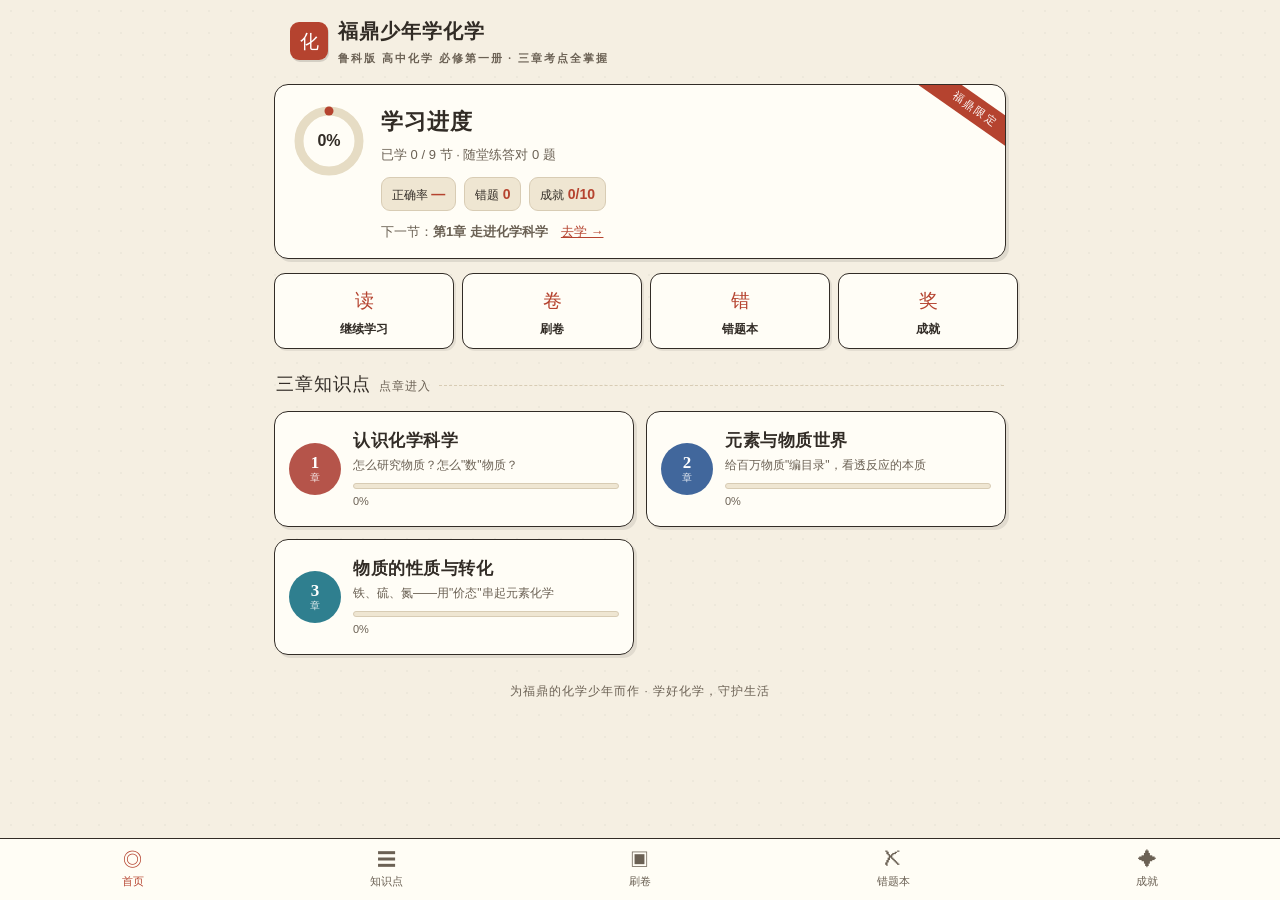
==== 手机单文件版.html @ 8df9c2cc "福鼎少年学化学·鲁科版必修第一册学习站：3章知识点+福鼎限定案例+9幅交互图解+59道随堂练+方程式自动配平校验+2套宁德体例模拟卷" ====
<!DOCTYPE html>
<html lang="zh-CN">
<head>
<meta charset="UTF-8">
<meta name="viewport" content="width=device-width, initial-scale=1, viewport-fit=cover">
<meta name="theme-color" content="#f5efe2">
<title>福鼎少年学化学 · 必修一（单文件版）</title>
<style>
/* 福鼎少年学地理 · 纸墨手账风 · 移动优先 */
* { margin:0; padding:0; box-sizing:border-box; -webkit-tap-highlight-color:transparent; }
html { -webkit-text-size-adjust:100%; }
:root {
  --paper:#f5efe2; --paper2:#efe6d2; --card:#fffdf6; --ink:#322c26; --ink2:#6b6154;
  --line:#d8ccb4; --red:#b5432f; --gold:#a8842c;
  --ch1:#b5544a; --ch2:#41679c; --ch3:#2f7f8f; --ch4:#a8793a; --ch5:#6d9a3f; --ch6:#8a5aa5;
  --radius:14px;
}
body {
  background:var(--paper);
  color:var(--ink);
  font:16px/1.75 "PingFang SC","Microsoft YaHei","Noto Sans SC",sans-serif;
  background-image:radial-gradient(#00000008 1px, transparent 1px);
  background-size:22px 22px;
  padding-bottom:72px; /* tabbar */
}
.kai { font-family:"KaiTi","STKaiti","楷体","FZKai-Z03S",serif; }

/* ===== 顶栏 ===== */
.topbar { position:sticky; top:0; z-index:30; background:linear-gradient(var(--paper) 82%, transparent);
  padding:14px 16px 10px; display:flex; align-items:center; gap:10px; }
.topbar .seal { width:38px; height:38px; border-radius:9px; background:var(--red); color:#fff;
  display:flex; align-items:center; justify-content:center; font-size:19px; flex:none;
  box-shadow:1px 2px 0 #00000022; font-family:"KaiTi","楷体",serif; }
.topbar h1 { font-family:"KaiTi","楷体",serif; font-size:20px; letter-spacing:1px; flex:1; min-width:0; }
.topbar h1 small { display:block; font-family:inherit; font-size:11px; color:var(--ink2); letter-spacing:2px; }
.topbar .back { font-size:22px; line-height:1; color:var(--ink); text-decoration:none; padding:4px 8px 4px 0; }

#app { max-width:760px; margin:0 auto; padding:0 14px; }
.boot-note { text-align:center; padding:80px 0; color:var(--ink2); }

/* ===== 首页 ===== */
.hero { background:var(--card); border:1.5px solid var(--ink); border-radius:var(--radius);
  padding:18px 16px 14px; margin:6px 0 14px; box-shadow:3px 3px 0 #00000018; position:relative; overflow:hidden; }
.hero::after { content:"福鼎限定"; position:absolute; top:12px; right:-30px; transform:rotate(35deg);
  background:var(--red); color:#fff; font-size:11px; padding:3px 34px; letter-spacing:2px; }
.hero .h-row { display:flex; gap:14px; align-items:stretch; }
.hero .ring { flex:none; }
.hero h2 { font-family:"KaiTi","楷体",serif; font-size:22px; letter-spacing:1px; }
.hero p.sub { font-size:13px; color:var(--ink2); margin-top:2px; }
.hero .stats { display:flex; gap:8px; margin-top:10px; flex-wrap:wrap; }
.hero .st { background:var(--paper2); border-radius:9px; padding:4px 10px; font-size:12px; color:var(--ink); border:1px solid var(--line); }
.hero .st b { font-size:14px; color:var(--red); }
.hero .tip { margin-top:10px; font-size:13px; color:var(--ink2); }

.sec-title { font-family:"KaiTi","楷体",serif; font-size:18px; margin:20px 2px 10px; letter-spacing:1px;
  display:flex; align-items:baseline; gap:8px; }
.sec-title::after { content:""; flex:1; border-top:1px dashed var(--line); transform:translateY(-4px); }
.sec-title small { color:var(--ink2); font-size:12px; font-family:sans-serif; }

.ch-grid { display:grid; grid-template-columns:1fr; gap:12px; }
@media (min-width:640px){ .ch-grid { grid-template-columns:1fr 1fr; } .home-side{display:grid;} }
.chcard { display:flex; gap:12px; align-items:center; text-decoration:none; color:var(--ink);
  background:var(--card); border:1.5px solid var(--ink); border-radius:var(--radius); padding:14px;
  box-shadow:3px 3px 0 #00000015; position:relative; transition:transform .08s; }
.chcard:active { transform:translate(1px,1px); }
.chcard .no { flex:none; width:52px; height:52px; border-radius:50%; display:flex; flex-direction:column;
  align-items:center; justify-content:center; color:#fff; font-family:"KaiTi","楷体",serif; line-height:1.1; }
.chcard .no b { font-size:17px; } .chcard .no span { font-size:10px; opacity:.85; }
.chcard .info { flex:1; min-width:0; }
.chcard .info h3 { font-family:"KaiTi","楷体",serif; font-size:17px; letter-spacing:.5px; }
.chcard .info p { font-size:12px; color:var(--ink2); white-space:nowrap; overflow:hidden; text-overflow:ellipsis; }
.chcard .bar { height:6px; background:var(--paper2); border-radius:4px; margin-top:7px; overflow:hidden; border:1px solid var(--line); }
.chcard .bar i { display:block; height:100%; border-radius:4px; }
.chcard .pct { font-size:11px; color:var(--ink2); margin-top:3px; }

.quick { display:grid; grid-template-columns:repeat(4,1fr); gap:8px; margin-top:12px; }
@media (min-width:640px){ .quick{ grid-template-columns:repeat(4,180px); } }
.quick a { background:var(--card); border:1.5px solid var(--ink); border-radius:11px; text-align:center;
  padding:10px 4px 8px; text-decoration:none; color:var(--ink); font-size:12px; box-shadow:2px 2px 0 #00000012; }
.quick a i { display:block; font-style:normal; font-size:19px; font-family:"KaiTi","楷体",serif; color:var(--red); }
.quick a b { display:block; font-weight:600; margin-top:2px; }

/* ===== 章/节列表 ===== */
.sec-item { display:flex; gap:12px; align-items:flex-start; background:var(--card);
  border:1.5px solid var(--ink); border-radius:var(--radius); padding:13px 14px; margin-bottom:10px;
  box-shadow:2px 2px 0 #00000012; }
.sec-item .idx { flex:none; width:34px; height:34px; border-radius:9px; color:#fff; display:flex;
  align-items:center; justify-content:center; font-family:"KaiTi","楷体",serif; font-size:15px; margin-top:2px; }
.sec-item .bd { flex:1; min-width:0; }
.sec-item h3 { font-family:"KaiTi","楷体",serif; font-size:16.5px; }
.sec-item .lead { font-size:12.5px; color:var(--ink2); margin-top:2px; }
.sec-item .meta { font-size:11.5px; color:var(--ink2); margin-top:5px; display:flex; gap:10px; flex-wrap:wrap; }
.sec-item .meta b.ok { color:#3a7d44; }
.ch-head { margin:4px 0 14px; }
.ch-head .tag { display:inline-block; background:var(--ink); color:var(--paper); font-size:11px;
  padding:2px 10px; border-radius:99px; letter-spacing:2px; }
.ch-head h2 { font-family:"KaiTi","楷体",serif; font-size:24px; margin-top:6px; letter-spacing:1px; }
.ch-head p { color:var(--ink2); font-size:13.5px; margin-top:4px; }

/* ===== 知识点卡 ===== */
.pcard { background:var(--card); border:1.5px solid var(--ink); border-radius:var(--radius);
  padding:15px 15px 13px; margin-bottom:14px; box-shadow:3px 3px 0 #00000015; position:relative; }
.pcard .key-star { position:absolute; top:-9px; right:10px; background:var(--gold); color:#fff;
  font-size:11px; padding:1px 10px; border-radius:99px; letter-spacing:1px; box-shadow:1px 1px 0 #00000030; }
.pcard h3 { font-family:"KaiTi","楷体",serif; font-size:18px; letter-spacing:.5px; margin-bottom:8px; }
.pcard h3::before { content:""; display:inline-block; width:8px; height:8px; background:currentColor; border-radius:2px; transform:rotate(45deg); margin-right:9px; opacity:.55; }
.pcard p { margin:7px 0; font-size:15.5px; }
.pcard p b { color:var(--red); }
.pcard ul { margin:6px 0 6px 4px; list-style:none; }
.pcard ul li { padding-left:20px; position:relative; margin:5px 0; font-size:15px; }
.pcard ul li::before { content:"·"; position:absolute; left:6px; color:var(--red); font-weight:900; }
.pcard ul li b { color:var(--red); }
table.kv { width:100%; border-collapse:collapse; margin:9px 0; font-size:13.8px; border:1.5px solid var(--ink); border-radius:8px; overflow:hidden; }
table.kv th { background:var(--paper2); font-weight:600; font-size:12.8px; }
table.kv th, table.kv td { border:1px solid var(--line); padding:6px 9px; text-align:left; vertical-align:top; line-height:1.6; }
.box { border-radius:10px; padding:10px 12px; margin:10px 0 4px; font-size:14px; position:relative; }
.box .bt { font-family:"KaiTi","楷体",serif; font-weight:700; font-size:13px; letter-spacing:1px; display:block; margin-bottom:3px; }
.box.tip { background:#fbeee9; border:1px dashed #c9836f; color:#6d3a2c; }
.box.tip .bt { color:#b5432f; }
.box.memo { background:#eef3e4; border:1px dashed #8aa86a; color:#44562f; }
.box.memo .bt { color:#5c7a34; }
.box.fuding { background:#fdf6e8; border:1.5px solid var(--gold); color:#5c4a1e; }
.box.fuding .bt { color:var(--gold); }
.box.fuding::before { content:"印"; position:absolute; top:-9px; right:12px; width:22px; height:22px;
  background:var(--red); color:#fff; border-radius:5px; font-size:12px; display:flex; align-items:center; justify-content:center;
  font-family:"KaiTi","楷体",serif; transform:rotate(8deg); box-shadow:1px 1px 0 #00000030; }
.box.ext { background:#e8f0f4; border:1px dashed #6a93ad; color:#33505f; }
.box.ext .bt { color:#41679c; }

/* 图解 */
.dgm { border:1.5px solid var(--ink); border-radius:12px; margin:10px 0 4px; background:#fbf8ef; overflow:hidden; }
.dgm .cap { font-size:12.5px; color:var(--ink2); text-align:center; padding:6px 10px; border-top:1px dashed var(--line); }
.dgm svg { display:block; width:100%; height:auto; }
.dgm .dgm-btns { display:flex; gap:8px; justify-content:center; padding:0 10px 9px; flex-wrap:wrap; }
.dgm .dgm-btns button { font:13px/1.4 inherit; background:var(--card); border:1.5px solid var(--ink); border-radius:99px; padding:4px 14px; cursor:pointer; color:var(--ink); }
.dgm .dgm-btns button.on { background:var(--ink); color:var(--paper); }
svg .lg { font-family:"KaiTi","楷体",serif; }
svg .tap { cursor:pointer; }

/* ===== 答题 ===== */
.btn { display:inline-block; background:var(--ink); color:var(--paper); border:none; border-radius:11px;
  padding:11px 26px; font-size:15.5px; font-family:"KaiTi","楷体",serif; letter-spacing:2px; cursor:pointer;
  box-shadow:2px 2px 0 #00000025; text-decoration:none; text-align:center; }
.btn.red { background:var(--red); }
.btn.ghost { background:var(--card); color:var(--ink); border:1.5px solid var(--ink); box-shadow:none; }
.btn.block { display:block; width:100%; }
.btn:disabled { opacity:.45; }
.center { text-align:center; }

.quizcard { background:var(--card); border:1.5px solid var(--ink); border-radius:var(--radius); padding:16px; box-shadow:3px 3px 0 #00000015; }
.qno { font-size:12px; color:var(--ink2); letter-spacing:1px; }
.qno b { color:var(--red); font-size:15px; }
.qstem { font-size:16px; margin:8px 0 12px; line-height:1.8; white-space:pre-wrap; }
.qnote { font-size:13px; color:var(--ink2); background:var(--paper2); border-radius:9px; padding:8px 11px; margin:8px 0; line-height:1.7; }
.opt { display:flex; gap:10px; align-items:flex-start; border:1.5px solid var(--line); border-radius:11px;
  padding:11px 12px; margin:9px 0; cursor:pointer; font-size:15px; line-height:1.65; background:var(--card); }
.opt .abc { flex:none; width:26px; height:26px; border-radius:50%; border:1.5px solid var(--ink);
  display:flex; align-items:center; justify-content:center; font-family:"KaiTi","楷体",serif; font-size:14px; margin-top:1px; }
.opt.sel { border-color:var(--ink); background:var(--paper2); }
.opt.right { border-color:#3a7d44; background:#edf4e8; }
.opt.right .abc { background:#3a7d44; border-color:#3a7d44; color:#fff; }
.opt.wrong { border-color:var(--red); background:#fbe9e4; }
.opt.wrong .abc { background:var(--red); border-color:var(--red); color:#fff; }
.opt.dim { opacity:.55; }
.exp { border-left:4px solid var(--gold); background:#fdf6e8; padding:10px 12px; border-radius:0 10px 10px 0;
  font-size:14px; margin:12px 0; color:#4c3d17; line-height:1.8; }
.exp b { color:var(--red); }
.qnav { display:flex; gap:10px; margin-top:14px; }
.qnav .btn { flex:1; }

/* 试卷页 */
.examcard { background:var(--card); border:1.5px solid var(--ink); border-radius:var(--radius); padding:14px; margin-bottom:12px; box-shadow:2px 2px 0 #00000012; position:relative; }
.examcard .kind { position:absolute; top:-10px; left:12px; font-size:11px; color:#fff; padding:2px 12px; border-radius:99px; letter-spacing:2px; }
.examcard h3 { font-family:"KaiTi","楷体",serif; font-size:16.5px; margin:4px 0 3px; }
.examcard .meta { font-size:12px; color:var(--ink2); }
.examcard .best { font-size:12.5px; color:#3a7d44; margin-top:6px; }
.examcard .btn { margin-top:10px; }
.note-tag { display:inline-block; background:var(--paper2); border:1px solid var(--line); font-size:11px; color:var(--ink2); border-radius:99px; padding:0 8px; margin-left:6px; }

/* 综合题 */
.essay { border:1.5px dashed var(--ink); border-radius:12px; padding:13px; margin:12px 0; background:#fbf8ef; }
.essay .en { font-family:"KaiTi","楷体",serif; font-weight:700; }
.essay .estem { font-size:14.5px; margin:6px 0; line-height:1.8; white-space:pre-wrap; }
.essay .eqs { font-size:14.5px; margin:6px 0; padding-left:2px; line-height:1.8; white-space:pre-wrap; }
.essay .ans { display:none; background:#eef3e4; border-radius:9px; padding:10px 12px; margin-top:9px; font-size:13.8px; line-height:1.9; color:#37451f; }
.essay .ans li { margin:3px 0 3px 18px; }
.essay .selfmark { display:flex; gap:10px; margin-top:10px; }
.essay .selfmark .btn { flex:1; padding:8px 0; font-size:14px; }
.essay.marked .selfmark .btn { opacity:.5; }

/* 错题/成就 */
.empty { text-align:center; color:var(--ink2); padding:46px 20px; }
.empty i { display:block; font-style:normal; font-size:38px; font-family:"KaiTi","楷体",serif; color:var(--line); }
.badge-grid { display:grid; grid-template-columns:1fr 1fr; gap:10px; }
@media (min-width:640px){ .badge-grid{grid-template-columns:repeat(3,1fr);} }
.badge { background:var(--card); border:1.5px solid var(--ink); border-radius:13px; padding:13px 10px; text-align:center; box-shadow:2px 2px 0 #00000012; }
.badge .ic { width:52px; height:52px; margin:0 auto 7px; border-radius:50%; display:flex; align-items:center;
  justify-content:center; font-family:"KaiTi","楷体",serif; font-size:23px; background:var(--paper2); color:var(--ink2); }
.badge.got .ic { background:var(--red); color:#fff; box-shadow:inset 0 0 0 3px #ffffff55; }
.badge h4 { font-family:"KaiTi","楷体",serif; font-size:15px; }
.badge p { font-size:11.5px; color:var(--ink2); line-height:1.5; }
.badge.got h4 { color:var(--red); }
.badge:not(.got) { opacity:.62; }

/* ===== 底部 tabbar ===== */
#tabbar { position:fixed; bottom:0; left:0; right:0; z-index:40; display:flex;
  background:#fffdf6f2; backdrop-filter:blur(6px); border-top:1.5px solid var(--ink);
  padding:6px 6px calc(6px + env(safe-area-inset-bottom)); max-width:100%; }
#tabbar a { flex:1; text-align:center; text-decoration:none; color:var(--ink2); font-size:11px; padding:3px 0; position:relative; }
#tabbar a .tb-ico { display:block; font-style:normal; font-size:19px; line-height:1.25; font-family:"KaiTi","楷体",serif; }
#tabbar a.on { color:var(--red); }
#tabbar a .dot { position:absolute; top:0; right:18%; width:9px; height:9px; background:var(--red); border-radius:50%; border:1.5px solid #fff; }

/* 结果页 */
.result { text-align:center; padding:26px 12px 18px; }
.result .big { font-family:"KaiTi","楷体",serif; font-size:52px; color:var(--red); line-height:1.1; }
.result .sub { color:var(--ink2); font-size:13.5px; margin-top:4px; }
.result .msg { font-size:15px; margin:14px auto 4px; max-width:420px; line-height:1.9; }
.progress-ring { transform:rotate(-90deg); }
.hr-dash { border:none; border-top:1px dashed var(--line); margin:16px 0; }
.mut { color:var(--ink2); font-size:12.5px; }
.foot { text-align:center; color:var(--ink2); font-size:11.5px; padding:26px 0 14px; letter-spacing:1px; }
.new-badge-toast { position:fixed; z-index:60; left:50%; bottom:88px; transform:translateX(-50%);
  background:var(--ink); color:var(--paper); border-radius:99px; padding:9px 20px; font-size:13.5px;
  font-family:"KaiTi","楷体",serif; letter-spacing:1px; box-shadow:0 4px 14px #00000040; animation:toastIn .3s; }
@keyframes toastIn { from { opacity:0; transform:translate(-50%,14px); } }

</style>
<style>
/* 化学方程式渲染 */
.eqline { padding:7px 12px; margin:9px 0; background:var(--paper2); border-left:3px solid var(--gold);
  border-radius:0 9px 9px 0; font-size:15.5px; line-height:2; letter-spacing:.3px; }
.eqline .cond-note { font-size:12px; color:var(--ink2); }
.rxn { position:relative; display:inline-block; min-width:2.6em; text-align:center; padding:0 2px; }
.rxn i { position:absolute; left:50%; top:-0.95em; transform:translateX(-50%); font-style:normal;
  font-size:10.5px; color:var(--ink2); white-space:nowrap; letter-spacing:1px; }
</style>
</head>
<body>
<div id="app">
  <div class="boot-note">正在翻开化学书……</div>
</div>
<nav id="tabbar">
  <a href="#/" data-tab="home"><i class="tb-ico">◎</i><span>首页</span></a>
  <a href="#/chapters" data-tab="chapters"><i class="tb-ico">☰</i><span>知识点</span></a>
  <a href="#/exams" data-tab="exams"><i class="tb-ico">▣</i><span>刷卷</span></a>
  <a href="#/wrong" data-tab="wrong"><i class="tb-ico">✗</i><span>错题本<span id="wrong-dot" class="dot" hidden></span></span></a>
  <a href="#/badges" data-tab="badges"><i class="tb-ico">✦</i><span>成就</span></a>
</nav>
<script>
/* 化学图解库 · 手绘风 SVG 交互
   每个图解注册为 DB.diagrams[id] = { title, w, h, build(el) } */
(function () {
  var DB = window.DB = window.DB || {};
  var D = DB.diagrams = {};
  var INK = '#3a332b';

  function base(el, svg, btns, cap) {
    var h = '<div class="dgm-wrap">' + svg + '</div>';
    if (btns && btns.length) {
      h += '<div class="dgm-btns">' + btns.map(function (b) {
        return '<button data-act="' + b.act + '"' + (b.on ? ' class="on"' : '') + '>' + b.t + '</button>';
      }).join('') + '</div>';
    }
    h += '<div class="cap">' + cap + '</div>';
    el.innerHTML = h;
    el.$ = function (s) { return el.querySelector(s); };
    el.$ = function (s) { return Array.prototype.slice.call(el.querySelectorAll(s)); };
  }
  function setCap(el, t) { var c = el.querySelector('.cap'); if (c) c.innerHTML = t; }
  function markBtn(el, act) {
    el.$('.dgm-btns button').forEach(function (b) { b.classList.toggle('on', b.getAttribute('data-act') === act); });
  }
  function box(x, y, w, hgt, txt, fill, fs) {
    return '<g><rect x="' + x + '" y="' + y + '" width="' + w + '" height="' + hgt + '" rx="9" fill="' + (fill || '#fbf6e8') + '" stroke="' + INK + '" stroke-width="1.6"/>' +
      '<text x="' + (x + w / 2) + '" y="' + (y + hgt / 2 + 5.5) + '" text-anchor="middle" class="lg" font-size="' + (fs || 15) + '">' + txt + '</text></g>';
  }
  function arrow(x1, y1, x2, y2, col, id, label, labDx, labDy) {
    return '<line x1="' + x1 + '" y1="' + y1 + '" x2="' + x2 + '" y2="' + y2 + '" stroke="' + col + '" stroke-width="3" marker-end="url(#' + id + ')" class="tap" data-cap="' + (label || '') + '">' +
      (label ? '' : '') + '</line>';
  }
  function defsMk(id, col) {
    return '<defs><marker id="' + id + '" markerWidth="9" markerHeight="9" refX="7" refY="4.5" orient="auto"><path d="M0,0 L9,4.5 L0,9 z" fill="' + (col || INK) + '"/></marker></defs>';
  }

  /* ========== 1. 物质的量"桥梁" ========== */
  D['mole-bridge'] = { title: '物质的量 n：连接微观与宏观的桥梁', w: 720, h: 380, build: function (el) {
    var s = defsMk('mb1') + defsMk('mb1r', '#b5432f');
    s += '<circle cx="360" cy="190" r="58" fill="#e2a93b" stroke="' + INK + '" stroke-width="2"/>' +
      '<text x="360" y="182" text-anchor="middle" class="lg" font-size="22" font-weight="700">n</text>' +
      '<text x="360" y="208" text-anchor="middle" class="lg" font-size="13">物质的量(mol)</text>';
    var node = function (x, y, t1, t2) {
      return '<g class="tap" data-cap="' + t1 + '"><rect x="' + (x - 82) + '" y="' + (y - 34) + '" width="164" height="68" rx="11" fill="#fbf6e8" stroke="' + INK + '" stroke-width="1.6"/>' +
        '<text x="' + x + '" y="' + (y - 6) + '" text-anchor="middle" class="lg" font-size="17">' + t1 + '</text>' +
        '<text x="' + x + '" y="' + (y + 20) + '" text-anchor="middle" class="lg" font-size="12.5" fill="#6b6154">' + t2 + '</text></g>';
    };
    s += node(120, 78, '微粒数 N', '个（分子/原子/离子…）');
    s += node(600, 78, '质量 m', 'g');
    s += node(120, 302, '气体体积 V', 'L（标准状况）');
    s += node(600, 302, '物质的量浓度 c', 'mol/L（溶液）');
    s += arrow(214, 96, 306, 152, INK, 'mb1', null);
    s += arrow(506, 96, 414, 152, INK, 'mb1');
    s += arrow(214, 286, 306, 230, INK, 'mb1');
    s += arrow(506, 286, 414, 230, INK, 'mb1');
    s += '<text x="248" y="112" class="lg" font-size="13" fill="#b5432f">×Nₐ(6.02×10²³/mol)</text>';
    s += '<text x="392" y="112" text-anchor="end" class="lg" font-size="13" fill="#b5432f">÷M(g/mol)</text>';
    s += '<text x="248" y="270" class="lg" font-size="13" fill="#b5432f">÷Vm(22.4L/mol)</text>';
    s += '<text x="392" y="270" text-anchor="end" class="lg" font-size="13" fill="#b5432f">×c(mol/L)…见下</text>';
    var svg = '<svg viewBox="0 0 720 380" xmlns="http://www.w3.org/2000/svg">' + s + '</svg>';
    base(el, svg, [], 'n 居中当"桥"：<b>n = N/Nₐ = m/M = V/Vm</b>（标况气体）。点四个框看每条路怎么算。注意：c＝n/V 里的 V 是<b>溶液</b>体积，别和气体体积混。');
    el.$('[data-cap]').forEach(function (nd) { nd.onclick = function () {
      var k = nd.getAttribute('data-cap');
      var caps = {
        '微粒数 N': '<b>微粒数 N</b>：n = N/Nₐ。Nₐ≈6.02×10²³/mol。反过来 N = n·Nₐ。例：1 mol 水含 6.02×10²³ 个水分子、2×6.02×10²³ 个氢原子。',
        '质量 m': '<b>质量 m</b>：n = m/M。M 数值上等于相对分子/原子质量，单位 g/mol。例：M(H₂O)=18 g/mol，9 g 水就是 0.5 mol。',
        '气体体积 V': '<b>气体体积 V（标准状况）</b>：n = V/Vm，Vm≈22.4 L/mol。三个前提缺一不可：<b>气体＋标准状况（0℃、101kPa）</b>。水在标况是液体，不能套 22.4！',
        '物质的量浓度 c': '<b>物质的量浓度 c</b>：c = n/V，V 指<b>溶液</b>的体积（L）。1 mol NaCl 溶成 1 L 溶液，c=1 mol/L。'
      };
      setCap(el, caps[k]);
    }; });
  } };

  /* ========== 2. 氧化还原总览 ========== */
  D['redox-map'] = { title: '氧化还原：升失氧、降得还', w: 720, h: 400, build: function (el) {
    var s = defsMk('rm1', '#b5432f') + defsMk('rm1b', '#41679c');
    // 上：核心口诀
    s += '<g class="tap" data-cap="up"><rect x="30" y="30" width="310" height="120" rx="13" fill="#fbeee9" stroke="#c9836f" stroke-width="1.6"/>' +
      '<text x="185" y="66" text-anchor="middle" class="lg" font-size="17" fill="#b5432f" font-weight="700">化合价升高 · 失电子</text>' +
      '<text x="185" y="98" text-anchor="middle" class="lg" font-size="16" fill="#b5432f">被氧化 · 作还原剂</text>' +
      '<text x="185" y="128" text-anchor="middle" class="lg" font-size="13" fill="#6d3a2c">例：Fe → Fe²⁺ + 2e⁻（升）</text></g>';
    s += '<g class="tap" data-cap="down"><rect x="380" y="30" width="310" height="120" rx="13" fill="#e8eef5" stroke="#7a94b5" stroke-width="1.6"/>' +
      '<text x="535" y="66" text-anchor="middle" class="lg" font-size="17" fill="#41679c" font-weight="700">化合价降低 · 得电子</text>' +
      '<text x="535" y="98" text-anchor="middle" class="lg" font-size="16" fill="#41679c">被还原 · 作氧化剂</text>' +
      '<text x="535" y="128" text-anchor="middle" class="lg" font-size="13" fill="#33505f">例：Cu²⁺ + 2e⁻ → Cu（降）</text></g>';
    // 中间反应
    s += '<g class="tap" data-cap="ex"><rect x="150" y="170" width="420" height="56" rx="11" fill="#fdf6e8" stroke="' + INK + '" stroke-width="1.6"/>' +
      '<text x="360" y="205" text-anchor="middle" class="lg" font-size="16">Fe + CuSO₄ = FeSO₄ + Cu</text></g>';
    s += '<line x1="230" y1="152" x2="230" y2="168" stroke="#b5432f" stroke-width="3" marker-end="url(#rm1)"/><text x="238" y="166" class="lg" font-size="12" fill="#b5432f">失2e⁻</text>';
    s += '<line x1="490" y1="152" x2="490" y2="168" stroke="#41679c" stroke-width="3" marker-end="url(#rm1b)"/><text x="498" y="166" class="lg" font-size="12" fill="#41679c">得2e⁻</text>';
    // 下：四大反应类型关系
    s += '<g class="tap" data-cap="types"><rect x="30" y="248" width="660" height="130" rx="13" fill="#eef0e2" stroke="#8aa86a" stroke-width="1.6"/>' +
      '<text x="360" y="278" text-anchor="middle" class="lg" font-size="15" font-weight="700">四大基本反应类型 与 氧化还原的关系</text>' +
      '<text x="360" y="308" text-anchor="middle" class="lg" font-size="13.5">置换反应——<b>全部</b>是氧化还原反应</text>' +
      '<text x="360" y="334" text-anchor="middle" class="lg" font-size="13.5">化合、分解反应——<b>部分</b>是（有单质参加/生成的多半是）</text>' +
      '<text x="360" y="360" text-anchor="middle" class="lg" font-size="13.5">复分解反应——<b>一定不是</b>（没有化合价变化）</text></g>';
    var svg = '<svg viewBox="0 0 720 400" xmlns="http://www.w3.org/2000/svg">' + s + '</svg>';
    base(el, svg, [], '氧化还原的本质是<b>电子转移</b>，特征是<b>化合价升降</b>。口诀：「升失氧、降得还，剂性相反」（升、失、被氧化→还原剂）。点三个区域看细节。');
    var caps = {
      up: '<b>升、失、氧</b>：化合价升高→失去电子→被氧化→这一物质是<b>还原剂</b>（它把电子给了别人）。活泼金属、C、H₂、CO、KI 等是常见还原剂。',
      down: '<b>降、得、还</b>：化合价降低→得到电子→被还原→这一物质是<b>氧化剂</b>。O₂、Cl₂、浓硫酸、HNO₃、KMnO₄、Fe³⁺ 等是常见氧化剂。',
      ex: '看 Fe + CuSO₄：Fe 从 0 升到 +2（失电子，还原剂，被氧化）；Cu²⁺ 从 +2 降到 0（得电子，氧化剂，被还原）。硫酸根"看戏"，化合价没变。',
      types: '四大反应类型是"按形式"分，氧化还原是"按本质"分，两套分类可以交叉：<b>置换一定属于氧化还原；复分解一定不属于</b>；有单质参加的化合、有单质生成的分解通常是氧化还原。'
    };
    el.$('[data-cap]').forEach(function (nd) { nd.onclick = function () { setCap(el, caps[nd.getAttribute('data-cap')]); }; });
  } };

  /* ========== 3. 物质分类树 ========== */
  D['class-tree'] = { title: '物质分类树（含电解质分支）', w: 720, h: 420, build: function (el) {
    var s = defsMk('ct1');
    function node(x, y, w, txt, cap, fill) {
      return '<g class="tap" data-cap="' + cap + '"><rect x="' + (x - w / 2) + '" y="' + y + '" width="' + w + '" height="40" rx="9" fill="' + (fill || '#fbf6e8') + '" stroke="' + INK + '" stroke-width="1.5"/>' +
        '<text x="' + x + '" y="' + (y + 26) + '" text-anchor="middle" class="lg" font-size="14.5">' + txt + '</text></g>';
    }
    function line(x1, y1, x2, y2) { return '<line x1="' + x1 + '" y1="' + y1 + '" x2="' + x2 + '" y2="' + y2 + '" stroke="' + INK + '" stroke-width="1.4" opacity=".6"/>'; }
    s += node(360, 16, 180, '物质', 'matter', '#e2a93b33');
    s += line(360, 56, 190, 96) + line(360, 56, 530, 96);
    s += node(190, 96, 160, '混合物', 'mix'); s += node(530, 96, 160, '纯净物', 'pure');
    s += line(190, 136, 120, 176) + line(190, 136, 262, 176);
    s += node(120, 176, 150, '溶液（NaCl水）', 'mix'); s += node(262, 176, 150, '胶体（Fe(OH)₃胶体）', 'colloid');
    s += line(530, 136, 400, 216) + line(530, 136, 530, 216) + line(530, 136, 645, 216);
    s += node(400, 216, 130, '单质', 'pure'); s += node(530, 216, 130, '酸/碱/盐', 'elec'); s += node(645, 216, 130, '氧化物', 'oxide');
    s += line(530, 256, 425, 296) + line(530, 256, 635, 296);
    s += node(425, 296, 180, '电解质（能导电的化合物）', 'elec'); s += node(645, 296, 150, '非电解质', 'nonelec');
    s += line(425, 336, 340, 372) + line(425, 336, 510, 372);
    s += node(340, 372, 210, '强电解质：强酸/强碱/大多数盐', 'elec', '#eef3e4'); s += node(510, 372, 210, '弱电解质：弱酸/弱碱/H₂O', 'elec', '#fdf6e8');
    s += '<text x="645" y="356" text-anchor="middle" class="lg" font-size="12" fill="#6b6154">CO₂、SO₂、NH₃、</text>';
    s += '<text x="645" y="374" text-anchor="middle" class="lg" font-size="12" fill="#6b6154">蔗糖、酒精等</text>';
    s += '<text x="645" y="392" text-anchor="middle" class="lg" font-size="12" fill="#6b6154">（本身不电离）</text>';
    var svg = '<svg viewBox="0 0 720 420" xmlns="http://www.w3.org/2000/svg">' + s + '</svg>';
    base(el, svg, [], '点节点看说明。最大陷阱：<b>CO₂、SO₂、NH₃ 是非电解质</b>——它们的水溶液能导电，是因为生成了 H₂CO₃ 等电解质，不是它们自己电离！');
    var caps = {
      matter: '<b>物质</b>：先按"是否一种物质"分成混合物与纯净物。冰水混合物只含 H₂O 一种物质，是<b>纯净物</b>！',
      mix: '<b>混合物</b>：由两种或以上物质组成。溶液、胶体、浊液是三种分散系。空气、盐酸、合金都是混合物。',
      pure: '<b>纯净物</b>：一种物质组成。单质（同种元素）与化合物（不同种元素）。同素异形体混合（如 O₂ 和 O₃ 混在一起）是混合物！',
      colloid: '<b>胶体</b>：分散质粒子直径 1-100nm 的分散系。最稳的鉴别法是<b>丁达尔效应</b>。Fe(OH)₃ 胶体：向沸水滴加饱和 FeCl₃ 溶液，继续加热至红褐色——<b>不能久沸、不搅拌、不写"沉淀"符号</b>。',
      elec: '<b>电解质</b>：<b>在水溶液里或熔融状态下能导电的化合物</b>。酸、碱、盐、金属氧化物（如 CaO）、H₂O 都是。导电的必须是"化合物自身电离"。',
      nonelec: '<b>非电解质</b>：在水溶液和熔融状态下都不导电的化合物：CO₂、SO₂、NH₃、蔗糖、酒精。<b>单质（Cu、Cl₂）和混合物（盐酸）既不是电解质也不是非电解质</b>——这是每年必挖的坑。',
      oxide: '<b>氧化物</b>：两种元素组成、其中一种是氧。酸性氧化物（CO₂、SO₂，多数非金属）、碱性氧化物（Na₂O、CaO，金属）、特殊：Na₂O₂ 是过氧化物，Al₂O₃ 两性（高中拓拓展）。'
    };
    el.$('[data-cap]').forEach(function (nd) { nd.onclick = function () { setCap(el, caps[nd.getAttribute('data-cap')]); }; });
  } };

  /* ========== 4. 钠及其化合物转化 ========== */
  D['na-family'] = { title: '钠家族转化图', w: 720, h: 380, build: function (el) {
    var s = defsMk('nf1', '#b5432f') + defsMk('nf1b', '#41679c');
    s += box(40, 40, 110, 44, 'Na', '#fbeee9', 18);
    s += box(290, 40, 150, 44, 'Na₂O / Na₂O₂', '#fbf6e8', 15);
    s += box(540, 40, 130, 44, 'NaOH', '#eef3e4', 18);
    s += box(290, 170, 150, 44, 'Na₂CO₃', '#fdf6e8', 17);
    s += box(540, 170, 130, 44, 'NaHCO₃', '#fdf6e8', 16);
    s += '<line x1="150" y1="62" x2="284" y2="62" stroke="' + INK + '" stroke-width="3" marker-end="url(#nf1b)" class="tap" data-cap="o2"/>' +
      '<text x="215" y="52" text-anchor="middle" class="lg" font-size="12">O₂（常温→Na₂O 点燃→Na₂O₂）</text>';
    s += '<line x1="440" y1="62" x2="534" y2="62" stroke="' + INK + '" stroke-width="3" marker-end="url(#nf1b)" class="tap" data-cap="h2o"/>' +
      '<text x="487" y="52" text-anchor="middle" class="lg" font-size="12">+H₂O（Na₂O₂）</text>';
    s += '<line x1="150" y1="84" x2="284" y2="184" stroke="#b5432f" stroke-width="3" marker-end="url(#nf1)" class="tap" data-cap="water"/>' +
      '<text x="180" y="150" class="lg" font-size="12" fill="#b5432f">+H₂O（剧烈）</text>';
    s += '<line x1="580" y1="84" x2="470" y2="168" stroke="#b5432f" stroke-width="3" marker-end="url(#nf1)" class="tap" data-cap="co2"/>' +
      '<text x="560" y="140" class="lg" font-size="12" fill="#b5432f">+CO₂+H₂O</text>';
    s += '<line x1="448" y1="186" x2="534" y2="186" stroke="#41679c" stroke-width="3" marker-end="url(#nf1b)" class="tap" data-cap="hcl"/>' +
      '<text x="491" y="176" text-anchor="middle" class="lg" font-size="12">+CO₂+H₂O</text>';
    s += '<line x1="534" y1="206" x2="448" y2="206" stroke="#41679c" stroke-width="3" marker-end="url(#nf1b)" class="tap" data-cap="heat"/>' +
      '<text x="491" y="224" text-anchor="middle" class="lg" font-size="12">Δ(受热分解)</text>';
    s += '<line x1="365" y1="214" x2="365" y2="272" stroke="#b5432f" stroke-width="3" marker-end="url(#nf1)" class="tap" data-cap="hclb"/>' +
      '<text x="378" y="250" class="lg" font-size="12" fill="#b5432f">+HCl</text>';
    s += box(290, 280, 150, 44, 'CO₂ ↑ + H₂O + NaCl', '#eef0e2', 13);
    var svg = '<svg viewBox="0 0 720 380" xmlns="http://www.w3.org/2000/svg">' + s + '</svg>';
    base(el, svg, [], '点箭头看反应和方程式。记住"三角关系"：<b>Na₂CO₃ ⇌ NaHCO₃</b>（加 CO₂+H₂O 向右；加热向左）——膨松剂微项目、鉴别题全考它。');
    var caps = {
      o2: '钠在空气中<b>缓慢氧化</b>变暗生成白色 Na₂O；在空气中<b>点燃</b>剧烈燃烧、发出黄色火焰，生成<b>淡黄色 Na₂O₂</b>（过氧化钠，氧为-1价）。',
      h2o: '过氧化钠与水：<b>2Na₂O₂ + 2H₂O = 4NaOH + O₂↑</b>。供氧剂（潜艇、消防呼吸面具）！与 CO₂：<b>2Na₂O₂ + 2CO₂ = 2Na₂CO₃ + O₂</b>。',
      water: '钠与水（浮熔游响红）：浮（密度比水小）、熔（熔点低）、游、响、红（滴酚酞变红）。<b>2Na + 2H₂O = 2NaOH + H₂↑</b>。钠着火<b>不能用水扑</b>，用干沙盖！',
      co2: 'NaOH 吸收 CO₂：2NaOH + CO₂ = Na₂CO₃ + H₂O（NaOH 变质就是这个原理，密封保存）。',
      hcl: '向饱和碳酸钠溶液中通 CO₂：<b>Na₂CO₃ + CO₂ + H₂O = 2NaHCO₃↓</b>（析出白色晶体——因为碳酸氢钠溶解度更小）。',
      heat: '<b>2NaHCO₃ =Δ= Na₂CO₃ + H₂O + CO₂↑</b>——碳酸氢钠不稳定，受热易分解。这也是"鉴别两者"的方法（加热有气体的是 NaHCO₃），膨松剂产气原理。',
      hclb: '与盐酸：碳酸钠<b>逐滴加盐酸</b>先 Na₂CO₃+HCl=NaHCO₃+NaCl、后产生气体；碳酸氢钠一加就冒泡（反应更快）。'
    };
    el.$('[data-cap]').forEach(function (nd) { nd.onclick = function () { setCap(el, caps[nd.getAttribute('data-cap')]); }; });
  } };

  /* ========== 5. 氯家族转化 ========== */
  D['cl-family'] = { title: '氯家族转化图', w: 720, h: 380, build: function (el) {
    var s = defsMk('cf1', '#b5432f') + defsMk('cf1b', '#41679c');
    s += box(40, 40, 110, 44, 'Cl₂', '#e8eef5', 19);
    s += box(300, 40, 130, 44, 'HCl → 盐酸盐', '#fbf6e8', 14);
    s += box(550, 40, 130, 44, 'AgCl↓ 白', '#eef0e2', 14);
    s += box(300, 160, 130, 44, 'HClO', '#fbeee9', 17);
    s += box(550, 160, 130, 44, '漂白粉 Ca(ClO)₂', '#fbf6e8', 12);
    s += box(300, 280, 130, 44, 'NaClO（84消毒液）', '#fbf6e8', 11.5);
    s += '<line x1="150" y1="62" x2="294" y2="62" stroke="' + INK + '" stroke-width="3" marker-end="url(#cf1b)" class="tap" data-cap="h2"/>' +
      '<text x="222" y="52" text-anchor="middle" class="lg" font-size="12">+H₂ 点燃</text>';
    s += '<line x1="430" y1="62" x2="544" y2="62" stroke="' + INK + '" stroke-width="3" marker-end="url(#cf1b)" class="tap" data-cap="ag"/>' +
      '<text x="487" y="52" text-anchor="middle" class="lg" font-size="12">+AgNO₃(稀HNO₃)</text>';
    s += '<line x1="150" y1="84" x2="294" y2="176" stroke="#b5432f" stroke-width="3" marker-end="url(#cf1)" class="tap" data-cap="water"/>' +
      '<text x="168" y="146" class="lg" font-size="12" fill="#b5432f">+H₂O（可逆）</text>';
    s += '<line x1="430" y1="182" x2="544" y2="182" stroke="#b5432f" stroke-width="0" /><line x1="430" y1="182" x2="544" y2="182" stroke="' + INK + '" stroke-width="0"/>' +
      '<line x1="150" y1="96" x2="544" y2="176" stroke="' + INK + '" stroke-width="3" marker-end="url(#cf1b)" class="tap" data-cap="lime"/>' +
      '<text x="330" y="120" class="lg" font-size="12">+石灰乳 Ca(OH)₂</text>';
    s += '<line x1="150" y1="96" x2="294" y2="296" stroke="' + INK + '" stroke-width="3" marker-end="url(#cf1b)" class="tap" data-cap="naoh"/>' +
      '<text x="176" y="240" class="lg" font-size="12">+2NaOH</text>';
    s += '<line x1="430" y1="302" x2="544" y2="196" stroke="#41679c" stroke-width="3" marker-end="url(#cf1b)" class="tap" data-cap="bleach"/>' +
      '<text x="520" y="262" text-anchor="end" class="lg" font-size="12" fill="#41679c">漂白同源</text>';
    var svg = '<svg viewBox="0 0 720 380" xmlns="http://www.w3.org/2000/svg">' + s + '</svg>';
    base(el, svg, [], '氯气黄绿色、有毒（闻气体的正确姿势：用手轻扇！）。漂白"一家人"：HClO 是真凶，漂白粉、84 消毒液都靠它起效。点箭头看反应。');
    var caps = {
      h2: 'H₂ 在 Cl₂ 中燃烧：安静燃烧、<b>苍白色火焰</b>、瓶口白雾——生成的 HCl 溶于水即盐酸。也说明燃烧不一定需要氧气！',
      ag: '<b>Cl⁻ 的检验</b>：先加稀硝酸酸化（排除 CO₃²⁻等干扰），再加 AgNO₃ 溶液，产生<b>不溶于稀硝酸的白色沉淀 AgCl</b>。',
      water: 'Cl₂ + H₂O ⇌ HCl + HClO（可逆）。氯水"三分子四离子"：含 Cl₂、HClO、H₂O 与 H⁺、Cl⁻、ClO⁻、OH⁻。起漂白作用的是 <b>HClO</b>（不是 Cl₂！干燥氯气不漂白）。',
      lime: '工业制漂白粉：<b>2Cl₂ + 2Ca(OH)₂ = Ca(ClO)₂ + CaCl₂ + 2H₂O</b>。有效成分 Ca(ClO)₂。漂白原理：Ca(ClO)₂ + CO₂ + H₂O = CaCO₃↓ + 2HClO。',
      naoh: '<b>Cl₂ + 2NaOH = NaCl + NaClO + H₂O</b>——84 消毒液（NaClO）的制法，也是实验室吸收尾气 Cl₂ 的方法。NaOH 过量很关键。',
      bleach: '漂白类用品失效原因：<b>2HClO =光照= 2HCl + O₂↑</b>——次氯酸见光分解，所以要避光密封保存。'
    };
    el.$('[data-cap]').forEach(function (nd) { nd.onclick = function () { setCap(el, caps[nd.getAttribute('data-cap')]); }; });
  } };

  /* ========== 6. 铁三角 ========== */
  D['iron-triangle'] = { title: '铁三角：Fe、Fe²⁺、Fe³⁺', w: 720, h: 380, build: function (el) {
    var s = defsMk('it1', '#b5432f') + defsMk('it1b', '#41679c');
    s += box(70, 150, 110, 46, 'Fe', '#fbf6e8', 19);
    s += box(305, 40, 120, 46, 'Fe²⁺（浅绿）', '#eef0e2', 15);
    s += box(540, 150, 120, 46, 'Fe³⁺（黄）', '#fbeee9', 16);
    // Fe→Fe²⁺
    s += '<line x1="120" y1="148" x2="300" y2="70" stroke="#41679c" stroke-width="3" marker-end="url(#it1b)" class="tap" data-cap="weakox"/>' +
      '<text x="150" y="94" class="lg" font-size="12.5" fill="#41679c">弱氧化剂（H⁺、Cu²⁺、S）</text>';
    // Fe²⁺→Fe³⁺
    s += '<line x1="425" y1="60" x2="535" y2="148" stroke="#b5432f" stroke-width="3" marker-end="url(#it1)" class="tap" data-cap="stroox"/>' +
      '<text x="500" y="86" class="lg" font-size="12.5" fill="#b5432f">强氧化剂（Cl₂、HNO₃、H₂O₂）</text>';
    // Fe³⁺→Fe²⁺
    s += '<line x1="535" y1="196" x2="425" y2="82" stroke="#41679c" stroke-width="3" marker-end="url(#it1b)" class="tap" data-cap="redu"/>' +
      '<text x="600" y="120" class="lg" font-size="12.5" fill="#41679c">还原剂（Fe、Cu、KI）</text>';
    // Fe²⁺→Fe
    s += '<line x1="300" y1="92" x2="130" y2="172" stroke="#b5432f" stroke-width="3" marker-end="url(#it1)" class="tap" data-cap="metal"/>' +
      '<text x="96" y="250" class="lg" font-size="12.5" fill="#b5432f">活泼金属（Zn、Al）置换</text>';
    // Fe³⁺→Fe（长弧）
    s += '<path d="M 600 196 Q 620 300 200 300 Q 120 300 100 200" fill="none" stroke="#41679c" stroke-width="3" marker-end="url(#it1b)" class="tap" data-cap="metal2"/>';
    // 检验标注
    s += '<text x="360" y="150" text-anchor="middle" class="lg" font-size="12.5" fill="#6b6154">检验：KSCN 变红的是 Fe³⁺</text>';
    s += '<text x="360" y="330" text-anchor="middle" class="lg" font-size="12.5" fill="#6b6154">Fe³⁺+3SCN⁻→红色；Fe²⁺先加KSCN不变红、再加氯水变红</text>';
    var svg = '<svg viewBox="0 0 720 380" xmlns="http://www.w3.org/2000/svg">' + s + '</svg>';
    base(el, svg, [], '铁的核心是"三价态互转"：遇强氧化剂升到 +3，遇弱氧化剂停在 +2；Fe³⁺ 遇还原剂可降回 +2 或到 0。点箭头看反应。');
    var caps = {
      weakox: 'Fe + 2HCl = FeCl₂ + H₂↑（铁与非氧化性酸生成<b>亚铁盐</b>）；Fe + Cu²⁺ = Fe²⁺ + Cu（湿法炼铜思想）。',
      stroox: '铁在 Cl₂ 中燃烧（无论量多少，直接到 +3）：<b>2Fe + 3Cl₂ =点燃= 2FeCl₃</b>，棕褐色烟。',
      redu: '<b>2FeCl₃ + Fe = 3FeCl₂</b>（加铁屑保 Fe²⁺ 溶液的常用手段）；Cu + 2FeCl₃ = CuCl₂ + 2FeCl₂（FeCl₃ 腐蚀铜箔）。',
      metal: 'Fe²⁺ 加活泼金属（如 Zn）可置换出铁。',
      metal2: 'Fe³⁺ 被足量活泼金属直接还原到 Fe 单质（如铝热反应思想、加足量 Zn）。'
    };
    el.$('[data-cap]').forEach(function (nd) { nd.onclick = function () { setCap(el, caps[nd.getAttribute('data-cap')]); }; });
  } };

  /* ========== 7. 硫的价态转化 ========== */
  D['sulfur-states'] = { title: '硫的价态转化（-2 → 0 → +4 → +6）', w: 720, h: 360, build: function (el) {
    var s = defsMk('ss1', '#b5432f') + defsMk('ss1b', '#41679c');
    function state(x, y, title, sub, fill) {
      return '<g class="tap" data-cap="' + title + '"><circle cx="' + x + '" cy="' + y + '" r="46" fill="' + fill + '" stroke="' + INK + '" stroke-width="1.8"/>' +
        '<text x="' + x + '" y="' + (y - 4) + '" text-anchor="middle" class="lg" font-size="16" font-weight="700">' + title + '</text>' +
        '<text x="' + x + '" y="' + (y + 20) + '" text-anchor="middle" class="lg" font-size="12.5">' + sub + '</text></g>';
    }
    s += state(120, 120, '-2价', 'H₂S、硫化物', '#eef0e2');
    s += state(280, 70, '0价', 'S（淡黄固体）', '#fdf6e8');
    s += state(450, 120, '+4价', 'SO₂、H₂SO₃', '#fbeee9');
    s += state(620, 70, '+6价', 'H₂SO₄（浓/稀）', '#e8eef5');
    s += '<line x1="162" y1="96" x2="238" y2="78" stroke="#b5432f" stroke-width="3" marker-end="url(#ss1)" class="tap" data-cap="s0"/><text x="200" y="70" text-anchor="middle" class="lg" font-size="11.5" fill="#b5432f">氧化(升)</text>';
    s += '<line x1="322" y1="86" x2="408" y2="104" stroke="#b5432f" stroke-width="3" marker-end="url(#ss1)" class="tap" data-cap="s4"/><text x="365" y="78" text-anchor="middle" class="lg" font-size="11.5" fill="#b5432f">氧化(升)</text>';
    s += '<line x1="492" y1="104" x2="578" y2="86" stroke="#b5432f" stroke-width="3" marker-end="url(#ss1)" class="tap" data-cap="s6"/><text x="535" y="80" text-anchor="middle" class="lg" font-size="11.5" fill="#b5432f">氧化(升)</text>';
    s += '<line x1="578" y1="116" x2="492" y2="134" stroke="#41679c" stroke-width="3" marker-end="url(#ss1b)" class="tap" data-cap="s6d"/><text x="535" y="152" text-anchor="middle" class="lg" font-size="11.5" fill="#41679c">还原(降)</text>';
    s += '<line x1="408" y1="136" x2="322" y2="118" stroke="#41679c" stroke-width="3" marker-end="url(#ss1b)" class="tap" data-cap="s4d"/><text x="365" y="146" text-anchor="middle" class="lg" font-size="11.5" fill="#41679c">还原(降)</text>';
    s += '<text x="360" y="230" text-anchor="middle" class="lg" font-size="13.5">最高价只有氧化性（浓硫酸），最低价只有还原性（H₂S），中间价态兼有（SO₂）</text>';
    s += '<text x="360" y="262" text-anchor="middle" class="lg" font-size="13.5" fill="#6b6154">S + O₂ =点燃= SO₂（蓝色火焰）　·　SO₂ 漂白品红，加热恢复（可逆、暂时的）</text>';
    s += '<text x="360" y="294" text-anchor="middle" class="lg" font-size="13.5" fill="#6b6154">SO₂ + H₂O ⇌ H₂SO₃　·　浓硫酸：吸水性、脱水性、强氧化性</text>';
    s += '<text x="360" y="326" text-anchor="middle" class="lg" font-size="13.5" fill="#6b6154">Cu + 2H₂SO₄(浓) =Δ= CuSO₄ + SO₂↑ + 2H₂O</text>';
    var svg = '<svg viewBox="0 0 720 360" xmlns="http://www.w3.org/2000/svg">' + s + '</svg>';
    base(el, svg, [], '价态规律是 sulfur 章的主线：升价被氧化、降价被还原。点圆圈看每种价态的代表物。');
    var caps = {
      '-2价': '最低价，<b>只有还原性</b>。H₂S 臭鸡蛋气味；硫化物沉淀多为黑色（如 CuS、PbS）。燃放鞭炮中的硫燃烧其实到 0/+4 价。',
      '0价': '<b>硫单质</b>：淡黄色固体、质脆。既可被氧化（到 +4）也可被还原（到 -2）——中间价态，"能上能下"。S+O₂=点燃=SO₂（空气中淡蓝色火焰）。',
      '+4价': '<b>SO₂</b>：有毒、刺激性气味、密度比空气大；<b>酸性氧化物</b>（SO₂+2NaOH=Na₂SO₃+H₂O）；<b>漂白性</b>（与有色物化合，不稳定、加热恢复——与 HClO 漂白机理不同！）；也有还原性（易被 O₂/卤素氧化）。',
      '+6价': '<b>硫酸</b>：稀硫酸只有酸性（H⁺）；<b>浓硫酸三大特性</b>：吸水性（干燥剂）、脱水性（把 H、O 按 2:1 夺走使纸碳化）、强氧化性（与 Cu、C 反应；常温下使 Fe、Al <b>钝化</b>——可用铁罐运浓硫酸）。',
      s6d: '浓→稀 或 被还原：Cu + 2H₂SO₄(浓) =Δ= CuSO₄ + SO₂↑ + 2H₂O。',
      s4d: 'SO₂ + Br₂ + 2H₂O = H₂SO₄ + 2HBr（SO₂ 使溴水褪色，体现还原性）。'
    };
    el.$('[data-cap]').forEach(function (nd) { nd.onclick = function () { setCap(el, caps[nd.getAttribute('data-cap')]); }; });
  } };

  /* ========== 8. 氮循环转化 ========== */
  D['nitrogen-cycle'] = { title: '氮的循环与转化', w: 720, h: 380, build: function (el) {
    var s = defsMk('nc1', '#b5432f') + defsMk('nc1b', '#41679c');
    s += box(40, 150, 110, 46, 'N₂', '#eef0e2', 19);
    s += box(250, 40, 130, 46, 'NO（无色）', '#fbf6e8', 15);
    s += box(460, 40, 130, 46, 'NO₂（红棕）', '#fbeee9', 15);
    s += box(600, 150, 100, 46, 'HNO₃', '#e8eef5', 17);
    s += box(250, 260, 130, 46, 'NH₃ / 铵盐', '#eef3e4', 15);
    s += box(460, 260, 130, 46, '硝酸盐（氮肥）', '#eef3e4', 13);
    s += '<line x1="150" y1="158" x2="244" y2="72" stroke="' + INK + '" stroke-width="3" marker-end="url(#nc1b)" class="tap" data-cap="no"/>' +
      '<text x="150" y="104" class="lg" font-size="12">放电/O₂</text>';
    s += '<line x1="380" y1="62" x2="454" y2="62" stroke="#b5432f" stroke-width="3" marker-end="url(#nc1)" class="tap" data-cap="no2"/>' +
      '<text x="417" y="52" text-anchor="middle" class="lg" font-size="12" fill="#b5432f">+O₂</text>';
    s += '<line x1="560" y1="86" x2="632" y2="146" stroke="#b5432f" stroke-width="3" marker-end="url(#nc1)" class="tap" data-cap="hno3"/>' +
      '<text x="640" y="110" class="lg" font-size="12" fill="#b5432f">+H₂O</text>';
    s += '<line x1="150" y1="188" x2="244" y2="272" stroke="' + INK + '" stroke-width="3" marker-end="url(#nc1b)" class="tap" data-cap="nh3"/>' +
      '<text x="140" y="250" class="lg" font-size="12">+H₂(合成氨)</text>';
    s += '<line x1="380" y1="282" x2="454" y2="282" stroke="' + INK + '" stroke-width="3" marker-end="url(#nc1b)" class="tap" data-cap="salt"/>' +
      '<text x="417" y="272" text-anchor="middle" class="lg" font-size="12">+酸</text>';
    s += '<line x1="525" y1="256" x2="620" y2="200" stroke="#41679c" stroke-width="3" marker-end="url(#nc1b)" class="tap" data-cap="plant"/>' +
      '<text x="620" y="240" text-anchor="end" class="lg" font-size="12" fill="#41679c">被植物吸收</text>';
    var svg = '<svg viewBox="0 0 720 380" xmlns="http://www.w3.org/2000/svg">' + s + '</svg>';
    base(el, svg, [], '氮气"性格稳定"（N≡N 三键很难断），所以氮的固定（把游离态变成化合态）是大事：自然固氮（放电、豆科植物根瘤菌）与人工合成氨。点箭头看转化。');
    var caps = {
      no: '<b>N₂ + O₂ =放电或高温= 2NO</b>（汽车引擎、雷雨中发生）。NO 无色、不溶水、有毒（与血红蛋白结合）；遇 O₂ 立即变红棕：<b>2NO + O₂ = 2NO₂</b>——NO 只能用排水法收集。',
      no2: 'NO₂ 红棕色、刺激性气味、有毒。<b>3NO₂ + H₂O = 2HNO₃ + NO</b>（工业制硝酸的核心，NO 循环再利用）。与水反应是雷雨发庄稼的第一步。',
      hno3: '<b>硝酸</b>：强酸性＋强氧化性。浓硝酸与 Cu：<b>Cu + 4HNO₃(浓) = Cu(NO₃)₂ + 2NO₂↑ + 2H₂O</b>；稀硝酸：<b>3Cu + 8HNO₃(稀) = 3Cu(NO₃)₂ + 2NO↑ + 4H₂O</b>。常温下浓硝酸使 Fe、Al <b>钝化</b>；见光分解，保棕色瓶。',
      nh3: '<b>合成氨</b>：N₂ + 3H₂ ⇌(高温高压、催化剂) 2NH₃（可逆反应！）。NH₃ 极易溶于水（1:700，喷泉实验）、与 HCl 相遇白烟（NH₃ + HCl = NH₄Cl）。',
      salt: '铵盐受热易分解：<b>NH₄Cl =Δ= NH₃↑ + HCl↑</b>。<b>NH₄⁺ 检验</b>：加 NaOH 溶液加热，湿润的红色石蕊试纸变蓝。铵态氮肥不能与草木灰（碱性）混用！',
      plant: '硝酸盐被植物根系吸收合成蛋白质——氮循环回到生命。人类活动排放过多 NOx 会造成雾霾与光化学烟雾（微项目：汽车限行的合理性）。'
    };
    el.$('[data-cap]').forEach(function (nd) { nd.onclick = function () { setCap(el, caps[nd.getAttribute('data-cap')]); }; });
  } };

  /* ========== 9. 丁达尔效应 ========== */
  D['colloid'] = { title: '丁达尔效应：一束光辨胶体', w: 720, h: 320, build: function (el) {
    var s = defsMk('col1');
    function beaker(x, y, w, hgt, fill, label, beam, beamCol) {
      var t = '<g class="tap" data-cap="' + label + '"><path d="M ' + x + ' ' + y + ' L ' + x + ' ' + (y + hgt) + ' Q ' + (x + w / 2) + ' ' + (y + hgt + 14) + ' ' + (x + w) + ' ' + (y + hgt) + ' L ' + (x + w) + ' ' + y + '" fill="' + fill + '" stroke="' + INK + '" stroke-width="1.6"/>';
      if (beam) t += '<rect x="' + (x - 26) + '" y="' + (y + hgt / 2 - 4) + '" width="' + (w / 2 + 26) + '" height="8" fill="' + beamCol + '" opacity=".65"/>';
      t += '<text x="' + (x + w / 2) + '" y="' + (y + hgt + 42) + '" text-anchor="middle" class="lg" font-size="14">' + label + '</text></g>';
      return t;
    }
    s += '<rect x="0" y="0" width="720" height="250" fill="#20242c"/>';
    s += beaker(90, 60, 150, 130, '#f2efe6', 'CuSO₄ 溶液（无光路）', true, '#ffffff22');
    s += beaker(300, 60, 150, 130, '#d9887a', 'Fe(OH)₃ 胶体（有光路）', true, '#ffffffaa');
    s += beaker(510, 60, 150, 130, '#c9b98a', '泥水浊液（下沉）', false, '');
    s += '<text x="165" y="232" text-anchor="middle" class="lg" font-size="12.5" fill="#aab">无通路，光穿过不"留痕"</text>';
    s += '<text x="375" y="232" text-anchor="middle" class="lg" font-size="12.5" fill="#fff">一条明亮"通路"＝丁达尔效应</text>';
    s += '<text x="585" y="232" text-anchor="middle" class="lg" font-size="12.5" fill="#aab">静置分层，谈不上分散均匀</text>';
    s += '<text x="360" y="296" text-anchor="middle" class="lg" font-size="14">制备 Fe(OH)₃ 胶体：向<b>沸水</b>中滴加饱和 FeCl₃ 溶液，继续加热至液体呈<b>红褐色</b>即停（不可久煮搅拌，也不写↓）</text>';
    var svg = '<svg viewBox="0 0 720 320" xmlns="http://www.w3.org/2000/svg">' + s + '</svg>';
    base(el, svg, [], '胶体（1-100nm）介于溶液与浊液之间。点三只烧杯看区别；生活里"晨雾中的车灯光路""放映厅的光柱"都是丁达尔效应。');
    var caps = {
      'CuSO₄ 溶液（无光路）': '<b>溶液</b>：分散质＜1nm，能透过滤纸与半透膜，均一稳定——光通过没有可见通路。',
      'Fe(OH)₃ 胶体（有光路）': '<b>胶体</b>：分散质 1-100nm，能透过滤纸、<b>不能透过半透膜</b>（渗析提纯）。对光有散射→丁达尔效应，是最简便的鉴别方法。注意：胶体不带电、是"胶体粒子"带电！',
      '泥水浊液（下沉）': '<b>浊液</b>：分散质＞100nm，静置下沉或分层，不稳定，不能透过滤纸。'
    };
    el.$('[data-cap]').forEach(function (nd) { nd.onclick = function () { setCap(el, caps[nd.getAttribute('data-cap')]); }; });
  } };
})();

</script>
<script>
/* 第1章 认识化学科学（鲁科版 必修第一册） */
(function () {
  var DB = window.DB = window.DB || {};
  DB.chapters = DB.chapters || [];
  DB.questions = DB.questions || [];

  DB.chapters.push({
    id: 'ch1', no: '第1章', title: '认识化学科学', color: 'var(--ch1)',
    tagline: '怎么研究物质？怎么"数"物质？',
    intro: '鲁科版的开局章：先学"研究物质的方法和程序"（用氯气和钠当案例），再学化学最重要的"计数工具"——物质的量。这一章是整本必修一的地基，期中考试的主战场。',
    sections: [
      /* ---------- 1.1 走进化学科学 ---------- */
      {
        id: 's1-1', no: '第1节', title: '走进化学科学',
        lead: '化学研究什么？变化和性质怎么分？实验怎么保安全？',
        points: [
          {
            id: 'p1-1-1', title: '化学是什么：变化与性质两对概念', key: true,
            blocks: [
              ['p', '化学是在<b>分子、原子层次</b>上研究物质的组成、结构、性质、转化及应用的一门科学。核心特征：<b>在原子、分子水平上认识物质</b>。'],
              ['kv', [
                ['物理变化', '<b>没有新物质生成</b>：冰熔化、酒精挥发、灯泡发光、汽油溶解油污'],
                ['化学变化', '<b>有新物质生成</b>（常伴随发光、放热、变色、生成气体/沉淀，但"有现象"≠化学变化，看本质）：木炭燃烧、铁生锈、食物腐败'],
                ['物理性质', '不需要化学变化就能表现：颜色、状态、气味、熔沸点、密度、溶解性、硬度'],
                ['化学性质', '需要化学变化才表现：可燃性、氧化性、还原性、稳定性、酸性、碱性、腐蚀性']
              ]],
              ['tip', '高频坑：①"爆炸"不一定是化学变化（气球爆炸是物理变化，火药爆炸是化学变化）；②"电灯发光放热"是物理变化（没有新物质）；③区分"变化"与"性质"：性质是物质<b>固有</b>的能力，题干出现"能、会、易、可以"多半是性质。'],
              ['ext', '我国化学家的骄傲：侯德榜发明"侯氏制碱法"（联合制碱），打破国外垄断；屠呦呦从青蒿中提取青蒿素获诺贝尔奖。化学不仅是一门学科，更是一门"创造新物质"的中心科学。']
            ]
          },
          {
            id: 'p1-1-2', title: '实验室安全与规范操作', key: true,
            blocks: [
              ['ul', [
                '<b>三不原则</b>：不能用手直接接触药品、不能把鼻孔凑到容器口闻气味（用手轻轻扇闻）、不能尝任何药品的味道',
                '<b>药品取用</b>：块状用镊子（一横二放三慢竖）、粉末用药匙（药匙送到试管底）；液体倾倒时瓶塞<b>倒放</b>、标签<b>朝向手心</b>',
                '<b>酒精灯</b>：禁止向燃着的酒精灯里添加酒精、禁止用燃着的酒精灯引燃另一盏；用<b>灯帽盖灭</b>，不能吹灭',
                '<b>加热</b>：试管外壁要擦干、液体不超过试管容积的 1/3、管口不对人、先预热后集中加热',
                '<b>酸碱溅洒</b>：酸溅到皮肤——大量水冲洗再涂 3%～5% 碳酸氢钠溶液；碱溅到——水冲后涂硼酸'
              ]],
              ['tip', '危险化学品的"身份证"是<b>安全警示标识</b>：爆炸品、易燃气体、易燃液体、氧化剂、腐蚀品、有毒品……进实验室先认标识。题问"浓硫酸属于哪类"→<b>腐蚀品</b>。'],
              ['fuding', ['福鼎限定 · 台风后为什么满街是消毒水味', '台风"桑美"重创福鼎后，灾后防疫用了大量含氯消毒剂（84 消毒液、漂白粉）——那股"泳池味"就是次氯酸的味道。但注意：84 消毒液（NaClO）绝不能和洁厕灵（含盐酸）混用，两者相遇会反应生成<b>有毒的氯气</b>：每年都有人因此中毒。学完本章你会明白这背后全是"氧化还原"。']]
            ]
          }
        ],
        quiz: ['c1s1q1', 'c1s1q2', 'c1s1q3', 'c1s1q4', 'c1s1q5']
      },
      /* ---------- 1.2 研究物质性质的方法和程序 ---------- */
      {
        id: 's1-2', no: '第2节', title: '研究物质性质的方法和程序',
        lead: '以氯气和钠为案例，学会"观察—实验—分类—比较"',
        points: [
          {
            id: 'p1-2-1', title: '研究物质性质的方法与基本程序', key: true,
            blocks: [
              ['kv', [
                ['观察', '用感官+仪器考察颜色、状态、气味、溶解性等（闻气体必须扇闻）'],
                ['实验', '有目的地控制条件、观察现象、记录数据——化学研究的核心手段'],
                ['分类', '按组成、性质归类（如把 Na₂O₂ 归入氧化物）'],
                ['比较', '找异同（如比较 Na₂CO₃ 与 NaHCO₃）']
              ]],
              ['p', '<b>研究物质性质的基本程序</b>：观察物质的外观性质 → 预测物质的性质（依据类别） → 实验和观察（验证） → 解释并得出结论。这是科学探究的"通用模板"，考试常按这个顺序出实验题。'],
              ['tip', '答题细节：描述实验现象要说"看到/听到什么"，<b>不能直接说结论</b>。如钠与水反应的现象是"浮、熔、游、响、红"五点，写"生成 NaOH"就是错的——那是结论不是现象。']
            ]
          },
          {
            id: 'p1-2-2', title: '案例一：氯气（Cl₂）的性质', key: true,
            blocks: [
              ['ul', [
                '<b>物理性质</b>：黄绿色、有刺激性气味的有毒气体，密度比空气大，能溶于水（1 体积水溶约 2 体积 Cl₂）',
                '<b>与金属</b>：燃烧产生烟（Na 白烟、Cu 棕黄色烟、Fe 棕褐色烟）——氯气氧化性强，把变价金属直接氧化到<b>最高价</b>',
                '<b>与氢气</b>：点燃后安静燃烧、<b>苍白色火焰</b>、瓶口白雾',
                '<b>与水</b>：可逆反应，生成盐酸和次氯酸',
                '<b>与碱</b>：制漂白粉、84 消毒液，也是尾气吸收方法'
              ]],
              ['eq', '点燃', '2Na + Cl₂', '2NaCl'],
              ['eq', '点燃', '2Fe + 3Cl₂', '2FeCl₃'],
              ['eq', '点燃', 'Cu + Cl₂', 'CuCl₂'],
              ['eq', '点燃', 'H₂ + Cl₂', '2HCl'],
              ['eq', '可逆', 'Cl₂ + H₂O', 'HCl + HClO'],
              ['eq', null, 'Cl₂ + 2NaOH', 'NaCl + NaClO + H₂O'],
              ['eq', null, '2Cl₂ + 2Ca(OH)₂', 'Ca(ClO)₂ + CaCl₂ + 2H₂O'],
              ['eq', '光照', '2HClO', '2HCl + O₂↑'],
              ['tip', '①燃烧不一定需要氧气——H₂ 在 Cl₂ 中燃烧就是例子；②"烟"是固体小颗粒、"雾"是小液滴，别混；③干燥的氯气<b>没有漂白性</b>，起漂白作用的是 HClO；④氯水中起作用的微粒：HClO（漂白/杀菌）、Cl⁻（与 AgNO₃ 反应）、H⁺（酸性）。'],
              ['dgm', 'cl-family', '图解 · 点箭头看氯家族的转化与方程式'],
              ['ext', '氯水"三分子四离子"：分子有 Cl₂、H₂O、HClO，离子有 H⁺、Cl⁻、ClO⁻、OH⁻（极少）。所以氯水兼具酸性、漂白性、Cl⁻ 性质——一瓶氯水能出五个考点。']
            ]
          },
          {
            id: 'p1-2-3', title: '案例二：金属钠（Na）的性质', key: true,
            blocks: [
              ['ul', [
                '<b>物理性质</b>：银白色金属（表面常因氧化而发暗）、质地软（小刀可切）、密度比水小、熔点低（约97.8℃）、导电导热性好',
                '<b>与氧气</b>：常温下切面迅速变暗（生成白色 Na₂O）；<b>点燃</b>则剧烈燃烧、黄色火焰，生成<b>淡黄色 Na₂O₂</b>',
                '<b>与水</b>：浮、熔、游、响、红（滴入酚酞变红）五现象',
                '<b>保存</b>：钠极易与氧气、水反应，保存在<b>煤油</b>中（隔绝空气和水，且密度比煤油大）'
              ]],
              ['eq', null, '4Na + O₂', '2Na₂O'],
              ['eq', '点燃', '2Na + O₂', 'Na₂O₂'],
              ['eq', null, '2Na + 2H₂O', '2NaOH + H₂↑'],
              ['eq', null, '2Na + 2HCl', '2NaCl + H₂↑'],
              ['tip', '高频坑：①钠着火<b>不能用水、泡沫灭火器</b>（钠与水剧烈反应放氢气），用<b>干燥沙土</b>盖灭；②钠与盐酸反应"先酸后水"（先与 H⁺ 反应，实质都是 Na 失电子）；③Na₂O₂ 中氧是 <b>-1 价</b>，与水、CO₂ 反应既是氧化剂又是还原剂（歧化反应）。'],
              ['dgm', 'na-family', '图解 · 点箭头看钠家族的转化与方程式']
            ]
          },
          {
            id: 'p1-2-4', title: '钠的重要化合物：从 Na₂O₂ 到"小苏打"', key: true,
            blocks: [
              ['ul', [
                '<b>Na₂O₂（过氧化钠）</b>：淡黄色固体，供氧剂——与水、CO₂ 反应都放出 O₂',
                '<b>Na₂CO₃（纯碱/苏打）</b>：白色粉末，稳定，水溶液碱性，用途：玻璃、造纸、洗涤',
                '<b>NaHCO₃（小苏打）</b>：白色细小晶体，<b>受热易分解</b>，溶解度比 Na₂CO₃ 小，用途：发酵粉、治疗胃酸过多'
              ]],
              ['eq', null, '2Na₂O₂ + 2H₂O', '4NaOH + O₂↑'],
              ['eq', null, '2Na₂O₂ + 2CO₂', '2Na₂CO₃ + O₂'],
              ['eq', null, 'Na₂O + H₂O', '2NaOH'],
              ['eq', 'Δ', '2NaHCO₃', 'Na₂CO₃ + H₂O + CO₂↑'],
              ['eq', null, 'Na₂CO₃ + CO₂ + H₂O', '2NaHCO₃'],
              ['eq', null, 'NaHCO₃ + NaOH', 'Na₂CO₃ + H₂O'],
              ['kv', [
                ['鉴别两者①加热', '受热产生使澄清石灰水变浑气体的是 NaHCO₃'],
                ['鉴别两者②加酸', '同浓度同量时，加稀盐酸<b>剧烈冒泡更快</b>的是 NaHCO₃'],
                ['鉴别两者③石灰水', 'NaHCO₃ 与少量石灰水也可生成沉淀，需控制条件，考试以①②为主'],
                ['相互转化', 'Na₂CO₃ + CO₂ + H₂O → 2NaHCO₃；NaHCO₃ →（Δ 或 NaOH）→ Na₂CO₃']
              ]],
              ['memo', '口诀：「苏打稳定小苏打，受热分解冒气泡；通入 CO₂ 变苏打，苏打加盐酸更慢。」'],
              ['fuding', ['福鼎限定 · 早餐铺里的碳酸氢钠', '福鼎人的早餐：馒头、包子、油条……发面用的是酵母＋小苏打（NaHCO₃）。受热分解"2NaHCO₃ → Na₂CO₃ + H₂O + CO₂↑"，正是那些气泡让面团蓬松多孔——教材"微项目：探秘膨松剂"说的就是这件事。下次吃馒头，你咬的就是一嘴化学方程式。']]
            ]
          },
          {
            id: 'p1-2-5', title: '含氯消毒剂：原理与安全', key: true,
            blocks: [
              ['kv', [
                ['漂白粉', 'Cl₂ 通入石灰乳制得，有效成分 <b>Ca(ClO)₂</b>；漂白原理：Ca(ClO)₂ + CO₂ + H₂O = CaCO₃↓ + 2HClO'],
                ['84 消毒液', 'Cl₂ 与 NaOH 溶液反应制得，有效成分 <b>NaClO</b>，无色/淡黄色液体，碱性'],
                ['失效原理', '次氯酸盐 + 酸/CO₂ 生成 HClO，HClO 见光分解：2HClO =光照= 2HCl + O₂↑'],
                ['杀菌原理', 'HClO 具有强氧化性，能使蛋白质变性——这也是它刺激皮肤的原因']
              ]],
              ['eq', null, 'Ca(ClO)₂ + CO₂ + H₂O', 'CaCO₃↓ + 2HClO'],
              ['eq', null, 'NaClO + 2HCl', 'NaCl + Cl₂↑ + H₂O'],
              ['tip', '最重要的安全常识（考试+生活双考点）：<b>84 消毒液绝不能与洁厕灵（盐酸）混用</b>——生成有毒氯气；也不能与酒精混用（降低效果/生成有害物）。使用时稀释、戴手套、通风。'],
              ['ext', '二战时氯气曾被用作化学武器，防毒面具里的活性炭吸附氯气。今天氯气更多用来生产自来水消毒剂、塑料（PVC）、农药——"魔鬼与天使都是它"，关键看人怎么用。']
            ]
          }
        ],
        quiz: ['c1s2q1', 'c1s2q2', 'c1s2q3', 'c1s2q4', 'c1s2q5', 'c1s2q6', 'c1s2q7', 'c1s2q8', 'c1s2q9', 'c1s2q10']
      },
      /* ---------- 1.3 物质的量 ---------- */
      {
        id: 's1-3', no: '第3节', title: '化学中的常用物理量——物质的量',
        lead: '整本化学的"计算地基"，必须一次学扎实',
        points: [
          {
            id: 'p1-3-1', title: '物质的量：数微观世界的"打单位"', key: true,
            blocks: [
              ['ul', [
                '<b>物质的量</b>（符号 n）是七个基本物理量之一，单位是<b>摩尔（mol）</b>——只用于表示<b>微观粒子</b>（分子、原子、离子、电子、质子等），不能用于宏观物质',
                '基准：0.012 kg ¹²C 所含碳原子数即为 1 mol，约 <b>6.02×10²³</b>（阿伏加德罗常数 Nₐ，单位 mol⁻¹）',
                '使用要"指明具体粒子"：1 mol H₂O ✓，1 mol 氢 ✗（没说清是氢分子还是氢原子）'
              ]],
              ['p', '公式总纲（一座桥）：<b>n = N/Nₐ = m/M = V/Vm（标况气体）</b>；溶液还有 c = n/V。'],
              ['dgm', 'mole-bridge', '图解 · 物质的量"桥梁图"，点四角看每条公式'],
              ['tip', '高频坑：①"1 mol 氢"未指明粒子，错；②摩尔是单位，物质的量是物理量，"摩尔数"是不规范说法；③Nₐ 是 6.02×10²³/mol，带单位。']
            ]
          },
          {
            id: 'p1-3-2', title: '摩尔质量与气体摩尔体积', key: true,
            blocks: [
              ['kv', [
                ['摩尔质量 M', '单位物质的量的物质所具有的质量；数值上等于相对分子/原子质量；单位 g/mol。M(H₂O)=18 g/mol → 18 g 水即 1 mol'],
                ['气体摩尔体积 Vm', '单位物质的量气体所占体积。<b>标准状况（0℃、101 kPa）下约 22.4 L/mol</b>'],
                ['适用条件', '22.4 L/mol 必须同时满足：①<b>气体</b>（排除 H₂O、酒精、SO₃ 等）②<b>标准状况</b>（排除常温）③任何气体单体/混合气体均可']
              ]],
              ['eq', null, '2H₂ + O₂', '2H₂O'],
              ['p', '例：标况下 2.24 L H₂ 的物质的量 = 2.24/22.4 = 0.1 mol，质量 = 0.2 g，含 0.2 mol 氢原子。三步走：先 n，再要什么换什么。'],
              ['tip', '阿伏加德罗常数（Nₐ）题五大陷阱：①状况陷阱——非标况气体或把液体当气体套 22.4；②粒子数陷阱——1 mol H₂O 含 3 mol 原子、1 mol Na₂O₂ 含 2 mol 离子（Na⁺ 和 O₂²⁻）；③可逆反应陷阱——2 mol SO₂ 与 1 mol O₂ 反应不生成 2 mol SO₃；④溶液陷阱——未给体积不能算 c；⑤胶体粒子是集合体。'],
              ['ext', '为什么用 12 g ¹²C 做基准？碳是固体、易提纯、不吸潮，称量最准。1 mol 乒乓球堆起来能把地球包成"乒乓球壳"——摩尔是给微观世界定制的"大单位"。']
            ]
          },
          {
            id: 'p1-3-3', title: '物质的量浓度与溶液配制', key: true,
            blocks: [
              ['ul', [
                '<b>物质的量浓度</b>：单位体积溶液中所含溶质 B 的物质的量，c(B) = n(B)/V。<b>V 是溶液的体积（L），不是溶剂的体积！</b>',
                '常用单位 mol/L。例：58.5 g NaCl（1 mol）配成 500 mL 溶液，c = 1/0.5 = 2 mol/L',
                '<b>配制步骤（用容量瓶）</b>：计算 → 称量（天平）→ 溶解（烧杯+玻璃棒，冷却）→ 转移（玻璃棒引流）→ 洗涤（洗涤烧杯2~3次，洗涤液一并转入）→ 定容（加水至接近刻度线1~2cm改用胶头滴管）→ 摇匀'
              ]],
              ['kv', [
                ['容量瓶特点', '细颈梨形、带磨口塞、瓶身有刻度线和温度（20℃）、<b>只有一条刻度线</b>；不能溶解、不能加热、不能长期存放溶液'],
                ['常见规格', '50 mL、100 mL、250 mL、500 mL、1000 mL——配"480 mL 溶液"要选<b>500 mL</b> 容量瓶，按 500 mL 计算溶质量'],
                ['误差分析口诀', '看"c = n/V"：溶质少了（称量晚/洒了/未洗涤）→ 偏低；溶液体积多了（仰视定容）→ 偏低；体积少了（俯视定容）→ 偏高'],
                ['仰视俯视', '定容<b>仰视</b>刻度线 → 加水多了 → 浓度<b>偏低</b>；<b>俯视</b> → 偏高']
              ]],
              ['tip', '误差分析就抓两条：n 变没变、V 变没变。天平砝码生锈→n 偏大→偏高；砝码缺角→偏低；转移洒液→偏低；定容摇匀后液面低于刻度线再加→偏低（摇匀后液面降是正常的，部分溶液挂在瓶颈）。'],
              ['fuding', ['福鼎限定 · 从"一大勺盐"到"0.1 mol/L"', '福鼎人腌黄鱼看"经验"，化学实验室讲究"精准"：58.5 g NaCl 正好 1 mol。用容量瓶配 1 L 恰好 1 mol/L 的盐水，工业上按这个浓度配消毒液、渔用饲料添加剂——"差之毫厘"在化学里就是错，这就是为什么配置要用容量瓶而不是"目测一瓶"。']]
            ]
          }
        ],
        quiz: ['c1s3q1', 'c1s3q2', 'c1s3q3', 'c1s3q4', 'c1s3q5', 'c1s3q6', 'c1s3q7']
      }
    ]
  });

  [
    { id: 'c1s1q1', sec: 's1-1', stem: '下列变化中，属于化学变化的是',
      opts: ['冰雪融化', '木材干馏得到木炭', '酒精挥发', '活性炭吸附有色气体'], ans: 1,
      exp: '干馏是隔绝空气加强热使木材分解出新物质（木炭、木焦油），是化学变化；融化、挥发、吸附都没有新物质生成。', tag: '基础' },
    { id: 'c1s1q2', sec: 's1-1', stem: '下列性质中，属于化学性质的是',
      opts: ['浓盐酸的挥发性', '氢气在氯气中能燃烧', '酒精的密度比水小', '碳酸钙难溶于水'], ans: 1,
      exp: '"能燃烧"需要化学变化才能表现出来，是化学性质；挥发、密度、溶解性都是物理性质。', tag: '基础' },
    { id: 'c1s1q3', sec: 's1-1', stem: '实验室闻氯气气味的正确方法是',
      opts: ['凑近深吸一口气', '用手在瓶口轻轻扇动，使少量气体飘入鼻孔', '用鼻子对着瓶口闻', '先尝一小口判断'], ans: 1,
      exp: '三不原则：不能凑近闻、不能尝。扇闻是标准操作——氯气有毒，直接闻会刺激呼吸道。', tag: '基础' },
    { id: 'c1s1q4', sec: 's1-1', stem: '使用酒精灯的错误做法是',
      opts: ['用灯帽盖灭酒精灯', '用嘴吹灭酒精灯', '添加酒精前先熄灭酒精灯', '用火柴点燃酒精灯'], ans: 1,
      exp: '吹灭可能把火焰压进灯内引燃酒精蒸气，必须用灯帽盖灭（盖两次放走蒸气更规范）。', tag: '基础' },
    { id: 'c1s1q5', sec: 's1-1', stem: '给试管里的液体加热时，下列做法正确的是',
      opts: ['试管口对着自己', '液体不超过试管容积的1/3', '试管外壁带水直接加热', '直接集中加热试管底部'], ans: 1,
      exp: '管口对人会喷溅伤人；外壁带水加热会炸裂；要先来回预热再固定加热。', tag: '基础' },
    { id: 'c1s2q1', sec: 's1-2', stem: '研究物质性质的基本程序的正确顺序是\n①实验和观察 ②观察物质的外观性质 ③解释并得出结论 ④预测物质的性质',
      opts: ['②④①③', '②①④③', '④②①③', '②③①④'], ans: 0,
      exp: '先观察外观→按类别预测性质→实验验证→解释结论。这是鲁科版给出的科学探究模板，实验题答题思路照此展开。', tag: '高频' },
    { id: 'c1s2q2', sec: 's1-2', stem: '下列关于氯气的描述，错误的是',
      opts: ['黄绿色、有刺激性气味的有毒气体', '氯气与铁反应生成 FeCl₂', '氯气与水反应生成盐酸和次氯酸', '氯气可以溶于水'], ans: 1,
      exp: 'Cl₂ 氧化性强，与变价金属反应生成最高价氯化物——与铁生成 <b>FeCl₃</b> 不是 FeCl₂。', tag: '高频' },
    { id: 'c1s2q3', sec: 's1-2', stem: 'H₂ 在 Cl₂ 中燃烧的现象是',
      opts: ['剧烈爆炸', '安静燃烧，发出苍白色火焰，瓶口出现白雾', '红色火焰，大量白烟', '蓝色火焰，瓶口白烟'], ans: 1,
      exp: '苍白色火焰＋白雾（HCl 遇水蒸气成小液滴）。这也证明燃烧不一定需要氧气。区分：烟=固体颗粒，雾=小液滴。', tag: '高频' },
    { id: 'c1s2q4', sec: 's1-2', stem: '干燥的氯气不能使有色布条褪色，而氯水能使布条褪色，起漂白作用的物质是',
      opts: ['Cl₂', 'HCl', 'HClO', 'Cl⁻'], ans: 2,
      exp: 'HClO 具有强氧化性，能使有色物质褪色。氯气本身不漂白——氯水中 Cl₂ 与 H₂O 反应生成 HClO 才起作用。', tag: '核心' },
    { id: 'c1s2q5', sec: 's1-2', stem: '将钠投入水中，观察到的现象不包括',
      opts: ['钠浮在水面上，熔成闪亮小球', '发出嘶嘶声，四处游动', '滴入酚酞后溶液变红', '产生大量白烟'], ans: 3,
      exp: '钠与水的现象是"浮熔游响红"；白烟是固体小颗粒（如钠在氯气中燃烧）。没有白烟现象。', tag: '高频' },
    { id: 'c1s2q6', sec: 's1-2', stem: '金属钠着火时，正确的灭火方法是',
      opts: ['用水浇灭', '用泡沫灭火器', '用干燥沙土盖灭', '用湿抹布扑打'], ans: 2,
      exp: '钠与水剧烈反应放氢气会"越烧越旺"，只能用干燥沙土隔绝空气。这是安全常识+化学原理双考点。', tag: '安全' },
    { id: 'c1s2q7', sec: 's1-2', stem: '下列关于 Na₂O₂ 的说法正确的是',
      opts: ['淡黄色固体，可用作潜水艇里的供氧剂', '白色固体，与水反应生成碱', '能与水反应但放出氢气', '是钠在空气中缓慢氧化的产物'], ans: 0,
      exp: 'Na₂O₂ 淡黄色，与水和 CO₂ 反应都放出 O₂（2Na₂O₂+2CO₂=2Na₂CO₃+O₂），是呼吸面具/潜艇的供氧剂。缓慢氧化产物是白色 Na₂O。', tag: '高频' },
    { id: 'c1s2q8', sec: 's1-2', stem: '鉴别碳酸钠与碳酸氢钠两种白色固体，最简便的方法是',
      opts: ['分别加水看是否溶解', '分别滴加酚酞', '分别加热，观察是否产生使澄清石灰水变浑浊的气体', '分别加氢氧化钠溶液'], ans: 2,
      exp: 'NaHCO₃ 受热分解（2NaHCO₃=Δ=Na₂CO₃+H₂O+CO₂↑），Na₂CO₃ 稳定——加热法最简便可靠。两者都溶于水、都显碱性、都能与 NaOH 反应（Na₂CO₃不反应）。', tag: '高频' },
    { id: 'c1s2q9', sec: 's1-2', stem: '把 84 消毒液与洁厕灵（含盐酸）混合使用，可能产生的后果是',
      opts: ['消毒效果增强', '生成有毒的氯气，使人中毒', '生成大量氧气', '没有变化'], ans: 1,
      exp: 'NaClO + 2HCl = NaCl + Cl₂↑ + H₂O，氯气有毒。所以含氯消毒剂绝不能与酸性清洁剂混用——生活安全题，每年必考。', tag: '安全' },
    { id: 'c1s2q10', sec: 's1-2', stem: '漂白粉的有效成分及其在空气中失效（变质）的原因是',
      opts: ['CaCl₂；吸收CO₂', 'Ca(ClO)₂；与CO₂和水反应生成 HClO，HClO 见光分解', 'NaClO；挥发', 'Ca(OH)₂；风化'], ans: 1,
      exp: '漂白粉＝Ca(ClO)₂＋CaCl₂，有效成分 Ca(ClO)₂。失效：Ca(ClO)₂+CO₂+H₂O=CaCO₃↓+2HClO，2HClO=光照=2HCl+O₂↑——所以要密封避光保存。', tag: '核心' },
    { id: 'c1s3q1', sec: 's1-3', stem: '下列关于"物质的量"的说法，正确的是',
      opts: ['物质的量就是物质的质量', '摩尔既可以表示分子也可以表示宏观物体', '物质的量是用来描述含有一定数目微粒的集合体的物理量', '1 mol 氢含有 6.02×10²³ 个氢原子'], ans: 2,
      exp: '物质的量是物理量，单位摩尔，只用于微观粒子且必须指明具体粒子；"1 mol 氢"未指明是 H₂ 还是 H；宏观物体（1 mol 鸡蛋）无意义。', tag: '核心' },
    { id: 'c1s3q2', sec: 's1-3', stem: '0.5 mol H₂O 中含有的微粒，正确的是',
      opts: ['含 0.5 mol 氢原子', '含 1 mol 氧原子', '含 0.5 mol 水分子', '含 1 mol 电子'], ans: 2,
      exp: '水分子数=0.5 mol（C 对）；每个 H₂O 含 2 个氢原子→氢原子 1 mol（A 错）；氧原子 0.5 mol（B 错）；每个 H₂O 含 10 个电子→电子共 5 mol（D 错）。规律：原子/电子数=分子物质的量×每分子中该微粒个数。', tag: '计算' },
    { id: 'c1s3q3', sec: 's1-3', stem: '标准状况下，22.4 L CO₂ 的质量约为',
      opts: ['44 g', '22 g', '11 g', '8.8 g'], ans: 0,
      exp: 'n = 22.4/22.4 = 1 mol，m = n×M = 1×44 = 44 g。先算 n 再换 m，标况三前提（气体、0℃、101kPa）要满足。', tag: '计算' },
    { id: 'c1s3q4', sec: 's1-3', stem: '下列情况下，不能用 22.4 L/mol 计算气体体积的是',
      opts: ['标准状况下 1 mol H₂', '标准状况下 1 mol H₂O', '标准状况下 1 mol O₂', '标准状况下 1 mol CO₂'], ans: 1,
      exp: '标准状况下 H₂O 是液体（冰水混合物），Vm=22.4 L/mol 只适用于气体——状态陷阱每年必考。', tag: '易错' },
    { id: 'c1s3q5', sec: 's1-3', stem: '配制 500 mL 0.2 mol/L NaCl 溶液，需要 NaCl 的质量为',
      opts: ['2.925 g', '5.85 g', '11.7 g', '0.585 g'], ans: 1,
      exp: 'n = c×V = 0.2×0.5 = 0.1 mol，m = 0.1×58.5 = 5.85 g。天平称到小数点后一位：5.9 g 左右。', tag: '计算' },
    { id: 'c1s3q6', sec: 's1-3', stem: '配制一定物质的量浓度溶液时，定容时仰视刻度线，所配溶液的浓度将',
      opts: ['偏高', '偏低', '不变', '无法判断'], ans: 1,
      exp: '仰视→加水面超过刻度线→V 偏大→c=n/V 偏低。记"仰低俯高"（对浓度而言）。', tag: '易错' },
    { id: 'c1s3q7', sec: 's1-3', stem: '配制一定物质的量浓度的 NaCl 溶液，称量时所用砝码上沾有少量铁锈，其他操作正常，则所配溶液的浓度将',
      opts: ['偏高', '偏低', '不变', '无法判断'], ans: 0,
      exp: '砝码生锈→砝码实际质量大于标称值→称出的 NaCl 实际质量比"读数"更多→实际溶质 n 偏大→c 偏高。同类题总结：砝码缺损、物码放反用了游码→溶质偏少→偏低；砝码生锈→偏高。', tag: '易错' }
  ].forEach(function (q) { DB.questions.push(q); });
})();

</script>
<script>
/* 第2章 元素与物质世界（鲁科版 必修第一册） */
(function () {
  var DB = window.DB = window.DB || {};
  DB.chapters = DB.chapters || [];
  DB.questions = DB.questions || [];

  DB.chapters.push({
    id: 'ch2', no: '第2章', title: '元素与物质世界', color: 'var(--ch2)',
    tagline: '给百万物质"编目录"，看透反应的本质',
    intro: '两条主线：①物质怎么分类（溶液/胶体/浊液；电解质/非电解质）；②化学反应的本质是什么（离子反应、氧化还原）。这一章的概念辨析题特别多，"错一个字就错一道题"。',
    sections: [
      /* ---------- 2.1 元素与物质分类 ---------- */
      {
        id: 's2-1', no: '第1节', title: '元素与物质分类',
        lead: '一百多种元素如何组成千万种物质？胶体是什么"中间派"？',
        points: [
          {
            id: 'p2-1-1', title: '元素与物质的分类树', key: true,
            blocks: [
              ['ul', [
                '<b>元素</b>：具有相同核电荷数（质子数）的一类原子的总称——决定"种类"的是质子数',
                '元素在自然界的存在形态：<b>游离态</b>（单质，如 O₂、金）与<b>化合态</b>（化合物，如 NaCl 中的 Na）',
                '<b>纯净物</b>分单质与化合物；化合物按组成分氧化物、酸、碱、盐',
                '<b>同素异形体</b>：同种元素组成的不同单质——O₂ 与 O₃、金刚石与石墨与 C₆₀、红磷与白磷；它们性质差异大（物理性质差异明显、化学性质相似）'
              ]],
              ['kv', [
                ['酸性氧化物', '能与碱反应生成盐和水的氧化物（多数非金属）：CO₂、SO₂、SO₃'],
                ['碱性氧化物', '能与酸反应生成盐和水的氧化物（金属）：Na₂O、CaO、Fe₂O₃'],
                ['注意', 'Na₂O₂ 是<b>过氧化物</b>（不属于以上两类）；不成盐氧化物：CO、NO']
              ]],
              ['dgm', 'class-tree', '图解 · 点节点看物质分类树与电解质分支'],
              ['tip', '高频坑：①"冰水混合物"是纯净物（只含 H₂O 一种物质）；②由同素异形体混合（O₂+O₃）是<b>混合物</b>；③只含一种元素的物质不一定是纯净物。']
            ]
          },
          {
            id: 'p2-1-2', title: '一种重要的混合物——胶体', key: true,
            blocks: [
              ['kv', [
                ['三种分散系', '按分散质粒子直径：溶液（＜1 nm）、<b>胶体（1～100 nm）</b>、浊液（＞100 nm）'],
                ['常见胶体', 'Fe(OH)₃ 胶体、淀粉溶液、蛋白质溶液、豆浆、雾、云、烟、有色玻璃'],
                ['丁达尔效应', '一束光通过胶体出现<b>明亮光路</b>——最简便的胶体鉴别方法'],
                ['渗析', '胶体能透过滤纸、<b>不能透过半透膜</b>——用半透膜提纯胶体的方法叫渗析']
              ]],
              ['p', '<b>Fe(OH)₃ 胶体的制备</b>：向<b>沸水</b>中滴加几滴饱和 FeCl₃ 溶液，继续加热至液体呈<b>红褐色</b>，停止加热。'],
              ['eq', null, 'FeCl₃ + 3H₂O', 'Fe(OH)₃(胶体) + 3HCl'],
              ['tip', '制胶体三不要：①不能用自来水（杂质电解质使胶体聚沉），要用蒸馏水；②<b>不能过度加热/搅拌</b>（破坏胶体）；③化学方程式<b>不写"↓"符号</b>，要标注"(胶体)"。Fe(OH)₃ 胶体本身不带电，是"胶体粒子"吸附离子带电。'],
              ['fuding', ['福鼎限定 · 晨雾里的"化学考题"', '福鼎沿海多雾：清晨的沙埕港、太姥山间，雾气弥漫时车灯会"拉"出一道光柱——这就是<b>丁达尔效应</b>，因为雾是<b>液溶胶</b>（小水滴分散在空气中，颗粒直径恰好在 1～100 nm 量级附近）。课本插图，你每天上学路上都能看到。']]
            ]
          }
        ],
        quiz: ['c2s1q1', 'c2s1q2', 'c2s1q3', 'c2s1q4', 'c2s1q5']
      },
      /* ---------- 2.2 电解质的电离 离子反应 ---------- */
      {
        id: 's2-2', no: '第2节', title: '电解质的电离 离子反应',
        lead: '什么能导电？反应为什么"一秒完成"？',
        points: [
          {
            id: 'p2-2-1', title: '电解质与非电解质：两个"必须"和一个"坑"', key: true,
            blocks: [
              ['kv', [
                ['电解质', '在水溶液里<b>或</b>熔融状态下能导电的<b>化合物</b>：酸、碱、盐、活泼金属氧化物（CaO、Na₂O）、H₂O'],
                ['非电解质', '在水溶液和熔融状态下都<b>不</b>导电的化合物：CO₂、SO₂、NH₃、蔗糖、酒精'],
                ['都不算', '<b>单质（Cu、Cl₂）和混合物（盐酸、NaCl 溶液）既不是电解质也不是非电解质</b>——必须是"化合物"']
              ]],
              ['ul', [
                '<b>强电解质</b>：完全电离——强酸（HCl、H₂SO₄、HNO₃）、强碱（NaOH、KOH、Ca(OH)₂/Ba(OH)₂）、大多数盐',
                '<b>弱电解质</b>：部分电离——弱酸（CH₃COOH、H₂CO₃）、弱碱（NH₃·H₂O）、H₂O；电离用可逆号 ⇌',
                '<b>导电能力</b>取决于离子浓度与离子所带电荷，与"强弱电解质"无必然关系（极稀的盐酸导电性可能不如较浓的醋酸溶液）'
              ]],
              ['eq', '电离', 'HCl', 'H⁺ + Cl⁻'],
              ['eq', '电离', 'NaOH', 'Na⁺ + OH⁻'],
              ['eq', '电离', 'Na₂CO₃', '2Na⁺ + CO₃²⁻'],
              ['eq', '⇌', 'CH₃COOH', 'CH₃COO⁻ + H⁺'],
              ['tip', '最大陷阱（每年必考）：<b>CO₂、SO₂、NH₃ 是非电解质</b>！它们的水溶液能导电，是因为与水反应生成了 H₂CO₃、NH₃·H₂O 这些电解质——导电的不是它们自己。同理，Cl₂ 溶于水导电，但 Cl₂ 是单质，谈不上电解质。']
            ]
          },
          {
            id: 'p2-2-2', title: '离子反应与离子方程式', key: true,
            blocks: [
              ['ul', [
                '<b>离子反应</b>：电解质在溶液中的反应实质上是离子之间的反应（如 NaOH+HCl 实质是 H⁺+OH⁻=H₂O）',
                '<b>发生条件</b>（生成物方向）：①生成<b>沉淀</b> ②生成<b>弱电解质</b>（水、弱酸、弱碱） ③生成<b>气体</b>——三者有其一即可',
                '<b>书写四步</b>：写（化学方程式）→ 拆（易溶易电离的拆成离子）→ 删（两边相同的删）→ 查（原子守恒＋电荷守恒）'
              ]],
              ['kv', [
                ['要拆', '强酸、强碱、易溶盐（可溶性强电解质）'],
                ['不拆', '沉淀（CaCO₃、BaSO₄、AgCl…）、气体、弱电解质（H₂O、弱酸弱碱）、单质、氧化物'],
                ['微溶物', '如 Ca(OH)₂：澄清（稀）溶液拆，浊液（石灰乳）不拆']
              ]],
              ['eq', null, 'CO₃²⁻ + 2H⁺', 'H₂O + CO₂↑'],
              ['eq', null, 'H⁺ + OH⁻', 'H₂O'],
              ['eq', null, 'CaCO₃ + 2H⁺', 'Ca²⁺ + H₂O + CO₂↑'],
              ['eq', null, 'Fe + Cu²⁺', 'Fe²⁺ + Cu'],
              ['tip', '离子方程式正误判断三板斧：①<b>拆对没有</b>（CaCO₃ 拆成离子=错）；②<b>守恒没有</b>（原子+电荷双守恒）；③<b>事实没有</b>（如"稀硝酸与铁生成 H₂"=错，HNO₃ 是氧化性酸不放氢气）。'],
              ['ext', '<b>离子共存</b>：能发生反应的离子不能大量共存——生成沉淀（Ag⁺与Cl⁻）、气体（H⁺与CO₃²⁻）、弱电解质（H⁺与OH⁻）都不能共存。外加条件要跟着变：酸性溶液中 OH⁻、CO₃²⁻、HCO₃⁻ 都"出局"；无色溶液中 Cu²⁺（蓝）、Fe³⁺（黄）、Fe²⁺（浅绿）、MnO₄⁻（紫）要排除。']
            ]
          }
        ],
        quiz: ['c2s2q1', 'c2s2q2', 'c2s2q3', 'c2s2q4', 'c2s2q5', 'c2s2q6', 'c2s2q7']
      },
      /* ---------- 2.3 氧化还原反应 ---------- */
      {
        id: 's2-3', no: '第3节', title: '氧化还原反应',
        lead: '从"得氧失氧"到"电子转移"——化学反应的底层逻辑',
        points: [
          {
            id: 'p2-3-1', title: '认识氧化还原：本质与特征', key: true,
            blocks: [
              ['ul', [
                '<b>特征（判断依据）</b>：反应前后有元素<b>化合价升降</b>',
                '<b>本质</b>：电子转移（得失或偏移）',
                '<b>升失氧、降得还</b>：化合价升高→失电子→被氧化→作<b>还原剂</b>；化合价降低→得电子→被还原→作<b>氧化剂</b>',
                '常见化合价规律：单质 0 价；H 一般 +1（NaH 中 -1）；O 一般 -2（H₂O₂、Na₂O₂ 中 -1）；金属通常正价；代数和=0'
              ]],
              ['dgm', 'redox-map', '图解 · 升失氧降得还＋四大反应类型关系'],
              ['tip', '判断口诀：先标化合价，有"升降"就是氧化还原。常见的氧化还原信号：出现单质参加或生成、燃烧、生锈、食物腐败、消毒。'],
              ['memo', '口诀：「升失氧、降得还；氧化剂，降得还；还原剂，升失氧；剂性相反莫记反。」']
            ]
          },
          {
            id: 'p2-3-2', title: '氧化剂与还原剂：谁给谁电子？', key: true,
            blocks: [
              ['kv', [
                ['常见氧化剂', 'O₂、Cl₂、浓硫酸、HNO₃、KMnO₄、Fe³⁺（高价态，得电子）'],
                ['常见还原剂', '活泼金属（Na、Zn、Fe）、C、H₂、CO、KI、Na₂SO₃（低价态，失电子）'],
                ['中间价态', 'SO₂、H₂O₂、Fe²⁺——既有氧化性又有还原性，"看对手"'],
                ['强弱的判断', '同一反应中：氧化性 氧化剂＞氧化产物；还原性 还原剂＞还原产物']
              ]],
              ['p', '<b>双线桥</b>示例（Fe + CuSO₄ = FeSO₄ + Cu）：从 Fe 画一条线桥到 Fe²⁺，标注"失去 2e⁻，化合价升高，被氧化"；从 Cu²⁺ 画到 Cu，标注"得到 2e⁻，化合价降低，被还原"。注意箭头起止都是<b>同一元素</b>前后变化。'],
              ['eq', null, 'Fe + CuSO₄', 'FeSO₄ + Cu'],
              ['eq', '高温', 'Fe₂O₃ + 3CO', '2Fe + 3CO₂'],
              ['tip', '电子守恒计算是高频题："得电子总数 = 失电子总数"。例如 1 mol Cl₂ 从 0 → -1 得 2 mol 电子；1 mol Na 从 0 → +1 失 1 mol 电子，所以 1 mol Cl₂ 恰好氧化 2 mol Na。']
            ]
          },
          {
            id: 'p2-3-3', title: '氧化还原的应用：从消毒到冶炼', key: true,
            blocks: [
              ['ul', [
                '<b>杀菌消毒</b>：Cl₂、HClO、KMnO₄ 氧化病菌蛋白质（教材微项目"科学使用含氯消毒剂"）',
                '<b>金属冶炼</b>：金属由化合态变游离态=被还原——活泼金属用电解（电解熔融 NaCl 制 Na），较不活泼用热还原（CO 还原 Fe₂O₃），不活泼（Au、Ag）天然游离态',
                '<b>食品防腐</b>：还原铁粉（脱氧剂）、维生素C 抗氧化',
                '<b>分析物质性质</b>：预测"价态—性质"：最高价只有氧化性、最低价只有还原性、中间价态两性兼备'
              ]],
              ['eq', '高温', '2NaCl(熔融)', '2Na + Cl₂↑'],
              ['fuding', ['福鼎限定 · 沙埕港的渔船为什么"生锈"', '铁生锈是铁、氧气、水共同作用的<b>缓慢氧化</b>（化学腐蚀＋复杂过程）：Fe → Fe₂O₃·xH₂O（红褐色铁锈）。海边高盐高湿环境加速锈蚀，所以沙埕港的渔船要定期"敲锈刷漆"——漆膜隔开氧气和水，就是最朴素的"防氧化"手段。铁的氧化还原，渔民每年都在和它打交道。']]
            ]
          }
        ],
        quiz: ['c2s3q1', 'c2s3q2', 'c2s3q3', 'c2s3q4', 'c2s3q5', 'c2s3q6', 'c2s3q7']
      }
    ]
  });

  [
    { id: 'c2s1q1', sec: 's2-1', stem: '下列物质中，属于纯净物的是',
      opts: ['冰水混合物', 'O₂ 与 O₃ 的混合气体', '洁净的空气', '盐酸'], ans: 0,
      exp: '冰水混合物只含 H₂O 一种物质（状态不同而已），是纯净物；同素异形体混合物、空气、盐酸（HCl 水溶液）都是混合物。', tag: '易错' },
    { id: 'c2s1q2', sec: 's2-1', stem: '金刚石、石墨、C₆₀ 都由碳元素组成，它们互称为',
      opts: ['同位素', '同素异形体', '同分异构体', '同一种物质'], ans: 1,
      exp: '同种元素组成的不同单质互称同素异形体——物理性质差异大（石墨软、金刚石硬），化学性质相似（都能燃烧生成 CO₂）。', tag: '基础' },
    { id: 'c2s1q3', sec: 's2-1', stem: '将饱和 FeCl₃ 溶液滴入沸水中制备 Fe(OH)₃ 胶体，下列说法错误的是',
      opts: ['继续加热至液体呈红褐色即可停止', '不能用玻璃棒搅拌', '化学方程式中 Fe(OH)₃ 后面标注"(胶体)"而不是"↓"', '可以用自来水代替蒸馏水制备'], ans: 3,
      exp: '自来水含较多电解质杂质，会使胶体聚沉，必须用蒸馏水。其余三项都是制备要点。', tag: '高频' },
    { id: 'c2s1q4', sec: 's2-1', stem: '鉴别某分散系是胶体还是溶液，最简便的方法是',
      opts: ['过滤', '观察颜色', '用一束光照射看有无丁达尔效应', '闻气味'], ans: 2,
      exp: '丁达尔效应是胶体特有的光学性质——出现明亮光路的是胶体。过滤只能分"浊液"与"溶液/胶体"。', tag: '高频' },
    { id: 'c2s1q5', sec: 's2-1', stem: '下列氧化物中，既不是酸性氧化物也不是碱性氧化物的是',
      opts: ['CO₂', 'CaO', 'Na₂O₂', 'Fe₂O₃'], ans: 2,
      exp: 'Na₂O₂ 是过氧化物（O 为 -1 价），不属于酸碱性氧化物分类；CO₂ 酸性、CaO 与 Fe₂O₃ 碱性。另：CO、NO 是不成盐氧化物。', tag: '易错' },
    { id: 'c2s2q1', sec: 's2-2', stem: '下列物质属于电解质的是',
      opts: ['铜', '熔融的 NaOH', '蔗糖', 'NaCl 溶液'], ans: 1,
      exp: '电解质必须是"化合物"：铜是单质、NaCl 溶液是混合物，都谈不上；蔗糖是非电解质；熔融 NaOH 是化合物且能导电——是电解质。', tag: '高频' },
    { id: 'c2s2q2', sec: 's2-2', stem: '下列物质的水溶液能导电，但属于非电解质的是',
      opts: ['HCl', 'CO₂', 'NaOH', 'NaCl'], ans: 1,
      exp: 'CO₂ 溶于水生成 H₂CO₃ 电离导电——导电的不是 CO₂ 本身，所以 CO₂ 是非电解质。HCl、NaOH、NaCl 都是电解质。', tag: '核心' },
    { id: 'c2s2q3', sec: 's2-2', stem: '下列电离方程式书写正确的是',
      opts: ['Ba(OH)₂ = Ba²⁺ + (OH)₂⁻', 'Na₂CO₃ = 2Na⁺ + CO₃²⁻', 'CH₃COOH = CH₃COO⁻ + H⁺', 'H₂SO₄ = H₂⁺ + SO₄²⁻'], ans: 1,
      exp: 'A 电荷不守恒（应为 Ba²⁺ + 2OH⁻）；C 醋酸是弱电解质应用 ⇌；D 氢离子写成"H₂⁺"错误（应为 2H⁺）。', tag: '易错' },
    { id: 'c2s2q4', sec: 's2-2', stem: '离子反应 CO₃²⁻ + 2H⁺ = H₂O + CO₂↑ 可以表示的反应是',
      opts: ['大理石与稀盐酸反应', 'Na₂CO₃ 溶液与足量稀盐酸反应', 'Na₂CO₃ 溶液与少量稀盐酸反应', '碳酸钙与醋酸反应'], ans: 1,
      exp: '该离子方程式要求碳酸根"可溶可拆"（Na₂CO₃ 溶液）且 H⁺ 足量；大理石（CaCO₃ 固体）不拆要保留化学式，醋酸是弱电解质不拆。', tag: '高频' },
    { id: 'c2s2q5', sec: 's2-2', stem: '下列离子方程式书写正确的是',
      opts: ['铁与稀硫酸：2Fe + 6H⁺ = 2Fe³⁺ + 3H₂↑', '氢氧化钠与盐酸：H⁺ + OH⁻ = H₂O', '碳酸钙与盐酸：CO₃²⁻ + 2H⁺ = H₂O + CO₂↑', '钠与水：Na + H₂O = Na⁺ + OH⁻ + H₂↑'], ans: 1,
      exp: 'A 铁与非氧化性稀酸生成 Fe²⁺；C CaCO₃ 是难溶物不能拆；D 未配平且电荷不守恒。B 是强酸强碱中和的通用离子方程式。', tag: '高频' },
    { id: 'c2s2q6', sec: 's2-2', stem: '在无色透明的酸性溶液中，能大量共存的离子组是',
      opts: ['Na⁺、Cu²⁺、SO₄²⁻、Cl⁻', 'K⁺、CO₃²⁻、Cl⁻、Na⁺', 'H⁺、Na⁺、SO₄²⁻、NO₃⁻', 'Ag⁺、K⁺、NO₃⁻、Cl⁻'], ans: 2,
      exp: '酸性溶液中 CO₃²⁻ 不能共存（生成气体）；Ag⁺ 与 Cl⁻ 生成 AgCl 沉淀；Cu²⁺ 蓝色不符合"无色"。', tag: '高频' },
    { id: 'c2s2q7', sec: 's2-2', stem: '下列反应中，属于离子反应且能用 H⁺ + OH⁻ = H₂O 表示的是',
      opts: ['醋酸与氢氧化钠溶液', '稀盐酸与澄清石灰水', '稀硫酸与氢氧化钡溶液', '盐酸与氨水'], ans: 1,
      exp: '该式要求强酸+强碱、生成可溶盐和水。醋酸（弱酸）、氨水（弱碱）不拆；Ba(OH)₂+H₂SO₄ 还有 BaSO₄ 沉淀，不能只用这一个式子。', tag: '易错' },
    { id: 'c2s3q1', sec: 's2-3', stem: '氧化还原反应的本质是',
      opts: ['有氧气参加', '化合价升降', '电子的得失或偏移', '有单质生成'], ans: 2,
      exp: '本质=电子转移；化合价升降是"特征/判断依据"。有单质参加或生成的反应不一定是氧化还原（如同素异形体转化）。', tag: '核心' },
    { id: 'c2s3q2', sec: 's2-3', stem: '在反应 MnO₂ + 4HCl(浓) =Δ= MnCl₂ + Cl₂↑ + 2H₂O 中，被氧化的元素是',
      opts: ['Mn', 'Cl（盐酸中）', 'H', 'O'], ans: 1,
      exp: '盐酸中的 Cl 从 -1 升到 0（生成 Cl₂），失电子被氧化；Mn 从 +4 降到 +2，被还原，MnO₂ 是氧化剂。', tag: '高频' },
    { id: 'c2s3q3', sec: 's2-3', stem: '下列反应中，H₂O 只作氧化剂的是',
      opts: ['钠与水反应', '水通电分解', '氯气溶于水', '水蒸气与红热木炭反应'], ans: 3,
      exp: 'C + H₂O(高温) → CO + H₂：水中 H 从 +1 降到 0，得电子，H₂O 作氧化剂。钠与水、电解水中 H 降 O 升，水既作氧化剂又作还原剂；氯水中 H 不变价。', tag: '拓展' },
    { id: 'c2s3q4', sec: 's2-3', stem: '已知反应 Fe + CuSO₄ = FeSO₄ + Cu，下列说法正确的是',
      opts: ['Fe 是氧化剂', 'Cu²⁺ 被氧化', 'Fe 的还原性比 Cu 强', '该反应属于复分解反应'], ans: 2,
      exp: '同一反应中还原剂的还原性＞还原产物的还原性，即 Fe＞Cu（A 反了，Fe 失电子是还原剂；B Cu²⁺ 得电子被还原；D 有单质参加且有化合价变化，是置换反应=氧化还原）。', tag: '核心' },
    { id: 'c2s3q5', sec: 's2-3', stem: '下列关于化合价的叙述，正确的是',
      opts: ['单质中元素的化合价一定为 0', 'NaH 中氢为 +1 价', 'H₂O₂ 中氧为 -2 价', 'Na₂O₂ 中氧为 -2 价'], ans: 0,
      exp: '单质化合价为 0 是铁律；特殊价态：金属氢化物 NaH 中 H 为 -1；过氧化物（H₂O₂、Na₂O₂）中 O 为 -1。', tag: '易错' },
    { id: 'c2s3q6', sec: 's2-3', stem: '冶炼金属钠，工业上采用的方法是',
      opts: ['热还原法（用CO还原）', '电解熔融氯化钠', '加热分解氧化钠', '天然游离态直接开采'], ans: 1,
      exp: '钠很活泼，不能用一般还原剂还原，需电解熔融 NaCl（2NaCl=电解=2Na+Cl₂↑）。较不活泼金属（Fe）用热还原；极不活泼（Au）可天然存在。', tag: '高频' },
    { id: 'c2s3q7', sec: 's2-3', stem: '下列物质的固化或应用中，利用了氧化还原原理的是',
      opts: ['用干冰进行人工降雨', '用还原铁粉作食品脱氧剂', '用活性炭吸附冰箱异味', '用蒸馏法淡化海水'], ans: 1,
      exp: '还原铁粉吸收氧气和水被氧化，利用氧化还原原理；干冰降雨是物理变化；活性炭吸附是物理过程；蒸馏是物理分离。', tag: '基础' }
  ].forEach(function (q) { DB.questions.push(q); });
})();

</script>
<script>
/* 第3章 物质的性质与转化（鲁科版 必修第一册） */
(function () {
  var DB = window.DB = window.DB || {};
  DB.chapters = DB.chapters || [];
  DB.questions = DB.questions || [];

  DB.chapters.push({
    id: 'ch3', no: '第3章', title: '物质的性质与转化', color: 'var(--ch3)',
    tagline: '铁、硫、氮——用"价态"串起元素化学',
    intro: '三种核心元素各有一条"价态转化线"：铁（0/+2/+3）、硫（-2/0/+4/+6）、氮（-3/0/+2/+4/+5）。学法就一句话：标价态→看升降→推性质。期末考试的大题基本都从这一章出。',
    sections: [
      /* ---------- 3.1 铁的多样性 ---------- */
      {
        id: 's3-1', no: '第1节', title: '铁的多样性',
        lead: '铁的三副面孔：0、+2、+3 价',
        points: [
          {
            id: 'p3-1-1', title: '铁单质与铁的氧化物', key: true,
            blocks: [
              ['kv', [
                ['铁单质', '银白色金属（粉末黑色）、可被磁铁吸引；较活泼，+2、+3 是常见价态'],
                ['FeO', '黑色粉末，铁为 +2 价，不稳定'],
                ['Fe₂O₃', '<b>红棕色</b>粉末（铁红），铁为 +3 价——铁锈主要成分、常用颜料'],
                ['Fe₃O₄', '黑色晶体（磁铁矿），可写成 FeO·Fe₂O₃，铁为 +2、+3 混合价态']
              ]],
              ['eq', '点燃', '3Fe + 2O₂', 'Fe₃O₄'],
              ['eq', '高温', '3Fe + 4H₂O(g)', 'Fe₃O₄ + 4H₂'],
              ['eq', null, 'Fe + 2HCl', 'FeCl₂ + H₂↑'],
              ['eq', null, 'Fe₂O₃ + 6HCl', '2FeCl₃ + 3H₂O'],
              ['tip', '①铁与氧气点燃生成 Fe₃O₄（不是 Fe₂O₃！）；②铁与水蒸气在高温下反应（不是液态水），产生气体可点燃；③铁与稀盐酸/稀硫酸生成<b>亚铁盐</b>（+2），并放出氢气——注意不是 Fe³⁺。'],
              ['ext', '铁与 Cl₂ 反应无论氯气多少都生成 FeCl₃（+3），因为氯气氧化性太强；而与稀酸这类弱氧化剂只能到 +2——"氧化剂强弱决定产物价态"，这是元素化学的核心逻辑。']
            ]
          },
          {
            id: 'p3-1-2', title: '铁的氢氧化物：颜色与转化', key: true,
            blocks: [
              ['kv', [
                ['Fe(OH)₂', '<b>白色</b>沉淀，极易被氧化'],
                ['Fe(OH)₃', '<b>红褐色</b>沉淀，受热分解为 Fe₂O₃ 和水'],
                ['转化', '4Fe(OH)₂ + O₂ + 2H₂O = 4Fe(OH)₃：白色→灰绿色→红褐色（经典现象）']
              ]],
              ['eq', null, 'FeSO₄ + 2NaOH', 'Fe(OH)₂↓ + Na₂SO₄'],
              ['eq', null, 'FeCl₃ + 3NaOH', 'Fe(OH)₃↓ + 3NaCl'],
              ['eq', null, '4Fe(OH)₂ + O₂ + 2H₂O', '4Fe(OH)₃'],
              ['eq', 'Δ', '2Fe(OH)₃', 'Fe₂O₃ + 3H₂O'],
              ['tip', '制取"能看到白色"的 Fe(OH)₂ 的要点：<b>煮沸赶走溶解氧</b>＋胶头滴管<b>插入液面以下</b>挤出 NaOH＋液面封油——考试常问"为什么要把滴管插入液面下"（防止带进氧气使沉淀立即被氧化）。']
            ]
          },
          {
            id: 'p3-1-3', title: 'Fe²⁺ 与 Fe³⁺：转化与检验', key: true,
            blocks: [
              ['dgm', 'iron-triangle', '图解 · 铁三角：点箭头看每条转化线'],
              ['eq', null, '2FeCl₂ + Cl₂', '2FeCl₃'],
              ['eq', null, '2FeCl₃ + Fe', '3FeCl₂'],
              ['eq', null, 'Fe³⁺ + 3SCN⁻', 'Fe(SCN)₃'],
              ['kv', [
                ['Fe³⁺ 检验', '滴加 KSCN 溶液→<b>变红</b>（生成红色 Fe(SCN)₃）；或加 NaOH→红褐色沉淀'],
                ['Fe²⁺ 检验', '先加 KSCN <b>不变红</b>，再加氯水（或 H₂O₂）<b>变红</b>→证明有 Fe²⁺'],
                ['Fe²⁺ 保存', '加少量铁屑（防止被氧化为 Fe³⁺）＋加少量对应酸（防水解）'],
                ['Fe³⁺ 用途', 'FeCl₃ 净水（形成胶体吸附悬浮物）、腐蚀铜电路板']
              ]],
              ['fuding', ['福鼎限定 · 补铁口服液为什么要配橙汁', '补铁剂的有效成分是 <b>Fe²⁺</b>（如硫酸亚铁）——它易被氧化成 Fe³⁺ 而难吸收。说明书让"配维生素C（橙汁）同服"：维C 是还原剂，保护 Fe²⁺ 不被氧化，还能促进吸收。你看，"铁三角"的知识在药店说明书上就写着。']]
            ]
          }
        ],
        quiz: ['c3s1q1', 'c3s1q2', 'c3s1q3', 'c3s1q4', 'c3s1q5', 'c3s1q6', 'c3s1q7']
      },
      /* ---------- 3.2 硫的转化 ---------- */
      {
        id: 's3-2', no: '第2节', title: '硫的转化',
        lead: '-2 → 0 → +4 → +6：一条价态线讲透硫',
        points: [
          {
            id: 'p3-2-1', title: '硫单质与"价态决定性质"', key: true,
            blocks: [
              ['ul', [
                '<b>硫单质</b>：淡黄色固体、质脆、不溶于水；火山口、硫磺温泉附近常见',
                '<b>S + O₂ =点燃= SO₂</b>：空气中淡蓝色火焰，纯氧中明亮蓝紫色火焰，生成刺激性气味气体',
                '<b>价态规律</b>：最高价（+6）只有<b>氧化性</b>；最低价（-2）只有<b>还原性</b>；中间价态（0、+4）<b>兼有</b>氧化性与还原性'
              ]],
              ['dgm', 'sulfur-states', '图解 · 硫的价态转化图，点圆圈看代表物'],
              ['tip', '"价态规律"是元素化学的总钥匙，遇到陌生化合物也适用：例如 HCl 中 Cl 为最低价 -1 → 只有还原性；HNO₃ 中 N 为最高价 +5 → 只有氧化性。']
            ]
          },
          {
            id: 'p3-2-2', title: 'SO₂：有毒的"多面手"', key: true,
            blocks: [
              ['ul', [
                '<b>物理性质</b>：无色、刺激性气味、有毒、密度比空气大、易溶于水——收集用<b>向上排空气法</b>',
                '<b>酸性氧化物</b>：SO₂ + H₂O ⇌ H₂SO₃（亚硫酸，中强酸）；SO₂ + 2NaOH = Na₂SO₃ + H₂O',
                '<b>漂白性</b>：与有色物质<b>化合</b>生成不稳定无色物——加热恢复红色（与 HClO 漂白机理不同、不可逆）；可漂白纸浆、毛丝、品红',
                '<b>还原性</b>：易被 O₂、Cl₂、溴水、KMnO₄ 等氧化（使溴水褪色体现还原性）'
              ]],
              ['eq', '可逆', 'SO₂ + H₂O', 'H₂SO₃'],
              ['eq', null, 'SO₂ + 2NaOH', 'Na₂SO₃ + H₂O'],
              ['eq', '催化剂', '2SO₂ + O₂', '2SO₃'],
              ['eq', null, 'SO₂ + Cl₂ + 2H₂O', 'H₂SO₄ + 2HCl'],
              ['tip', '高频对比：<b>SO₂ 漂白（化合、可逆、加热恢复）vs HClO 漂白（氧化、不可逆）vs 活性炭漂白（吸附、物理）</b>。SO₂ 使溴水、酸性 KMnO₄ 褪色是"还原性"不是漂白性——看清被褪色的对象。']
            ]
          },
          {
            id: 'p3-2-3', title: '浓硫酸三特性与酸雨防治', key: true,
            blocks: [
              ['kv', [
                ['吸水性', '吸收现成的水——作干燥剂（不能干燥 NH₃ 等碱性气体）'],
                ['脱水性', '把有机物中的 H、O 按 2:1 夺走——纸张、蔗糖"碳化"'],
                ['强氧化性', '浓硫酸中 +6 价 S 得电子；<b>常温下使 Fe、Al 钝化</b>（致密氧化膜），故可用铁罐运输'],
                ['SO₄²⁻ 检验', '先加稀盐酸酸化（排除 CO₃²⁻、SO₃²⁻、Ag⁺ 干扰）无沉淀，再加 BaCl₂ 溶液→<b>白色沉淀</b>']
              ]],
              ['eq', 'Δ', 'Cu + 2H₂SO₄(浓)', 'CuSO₄ + SO₂↑ + 2H₂O'],
              ['eq', 'Δ', 'C + 2H₂SO₄(浓)', 'CO₂↑ + 2SO₂↑ + 2H₂O'],
              ['eq', null, 'Ba²⁺ + SO₄²⁻', 'BaSO₄↓'],
              ['p', '<b>酸雨</b>：pH 小于 <b>5.6</b> 的降水。硫酸型酸雨两条路线：①SO₂ + H₂O → H₂SO₃，再被 O₂ 氧化为 H₂SO₄；②SO₂ 被 O₂/尘埃催化氧化为 SO₃，SO₃ + H₂O = H₂SO₄。危害：酸化水体土壤、毁坏森林建筑。防治：<b>燃煤脱硫</b>（钙基固硫）、尾气吸收、开发清洁能源。'],
              ['fuding', ['福鼎限定 · 酸雨离福鼎有多远', '我国酸雨主要分布在南方（硫酸型），福建属于酸雨控制区——多雨的气候会把空气里的 SO₂、NOx "洗"到地面。福鼎的茶园、森林、太姥山的岩石都在跟酸雨"打交道"：茶叶喜酸怕"过酸"，土壤一旦被酸化加剧，铝离子活化反而毒害茶根。燃煤脱硫、少开一天车，都是在保护白茶山。']]
            ]
          }
        ],
        quiz: ['c3s2q1', 'c3s2q2', 'c3s2q3', 'c3s2q4', 'c3s2q5', 'c3s2q6', 'c3s2q7']
      },
      /* ---------- 3.3 氮的循环 ---------- */
      {
        id: 's3-3', no: '第3节', title: '氮的循环',
        lead: '最"淡定"的 N₂ 与最热闹的一族化合物',
        points: [
          {
            id: 'p3-3-1', title: 'N₂ 与氮的固定', key: true,
            blocks: [
              ['ul', [
                '<b>N₂</b>：无色无味气体，难溶于水。化学性质<b>稳定</b>——N≡N 三键键能大，很难断开（所以可用作保护气、充食品包装）',
                '<b>氮的固定</b>：把游离态氮（N₂）变成化合态氮——自然固氮（雷雨放电、豆科植物根瘤菌）与<b>人工固氮（合成氨工业）</b>',
                '一定条件下氮气也能反应：与 O₂（放电/高温）、与 H₂（合成氨）'
              ]],
              ['eq', '放电', 'N₂ + O₂', '2NO'],
              ['eq', '可逆', 'N₂ + 3H₂', '2NH₃'],
              ['ext', '合成氨（哈伯法）被誉为"从空气中制造面包"——化肥让全球粮食产量翻倍，NH₃ 中的 N 来自空气。但"可逆反应"限制了转化率：同一个条件下正逆反应同时进行，反应物不可能 100% 转化——这是可逆反应概念的由来。']
            ]
          },
          {
            id: 'p3-3-2', title: 'NO、NO₂ 与硝酸', key: true,
            blocks: [
              ['kv', [
                ['NO', '<b>无色</b>、不溶于水、有毒（与血红蛋白结合）——只能用<b>排水法</b>收集（遇 O₂ 就变红棕）'],
                ['NO₂', '<b>红棕色</b>、刺激性气味、有毒——只能用<b>向上排空气法</b>收集'],
                ['HNO₃', '强酸＋强氧化性；见光易分解→保存于<b>棕色瓶</b>、阴凉处']
              ]],
              ['eq', null, '2NO + O₂', '2NO₂'],
              ['eq', null, '3NO₂ + H₂O', '2HNO₃ + NO'],
              ['eq', null, 'Cu + 4HNO₃(浓)', 'Cu(NO₃)₂ + 2NO₂↑ + 2H₂O'],
              ['eq', null, '3Cu + 8HNO₃(稀)', '3Cu(NO₃)₂ + 2NO↑ + 4H₂O'],
              ['tip', '①"雷雨发庄稼"：放电 N₂→NO→NO₂→HNO₃→硝酸盐落回土壤（天然固氮）；②硝酸与 Cu 反应<b>不产生 H₂</b>（硝酸是氧化性酸，还原产物是 NO₂/NO）——与稀盐酸对比记忆；③浓硝酸使 Fe、Al <b>钝化</b>（常温），与浓硫酸一致。'],
              ['dgm', 'nitrogen-cycle', '图解 · 氮循环转化图，点箭头看方程式']
            ]
          },
          {
            id: 'p3-3-3', title: '氨与铵盐：氮肥的主角', key: true,
            blocks: [
              ['ul', [
                '<b>NH₃</b>：无色、刺激性气味、<b>极易溶于水（1:700，喷泉实验）</b>、密度比空气小——只能用<b>向下排空气法</b>收集',
                '氨水显弱碱性：NH₃ + H₂O ⇌ NH₃·H₂O ⇌ NH₄⁺ + OH⁻',
                '<b>与酸反应生成铵盐</b>：NH₃ + HCl = NH₄Cl（两根玻璃棒分别蘸浓氨水、浓盐酸靠近——<b>白烟</b>）',
                '<b>NH₄⁺ 检验</b>：加 NaOH 溶液并加热，产生使<b>湿润红色石蕊试纸变蓝</b>的气体'
              ]],
              ['eq', null, 'NH₃ + HCl', 'NH₄Cl'],
              ['eq', 'Δ', 'NH₄Cl', 'NH₃↑ + HCl↑'],
              ['eq', 'Δ', 'NH₄⁺ + OH⁻', 'NH₃↑ + H₂O'],
              ['kv', [
                ['铵盐性质', '都易溶于水；受热易分解；与碱反应放出氨气'],
                ['氮肥使用', '铵态氮肥（NH₄HCO₃、(NH₄)₂SO₄ 等）<b>不能与碱性物质（草木灰、熟石灰）混合施用</b>——会放出 NH₃ 肥效流失'],
                ['氮氧化物危害', 'NOx 是雾霾、光化学烟雾、酸雨（硝酸型）的元凶之一——微项目"论证汽车限行的合理性"']
              ]],
              ['fuding', ['福鼎限定 · 白茶园的"施肥单"', '茶农开春给茶山施追肥，铵态氮肥（碳酸氢铵、硫酸铵）用得最多——但不能挨着草木灰（K₂CO₃，碱性）撒：NH₄⁺ 遇碱放氨气，肥效直接"飞了"。另外福鼎春雨多，化肥要雨前深施覆土。一袋氮肥背后是"氮的循环"整节课。']]
            ]
          }
        ],
        quiz: ['c3s3q1', 'c3s3q2', 'c3s3q3', 'c3s3q4', 'c3s3q5', 'c3s3q6', 'c3s3q7']
      }
    ]
  });

  [
    { id: 'c3s1q1', sec: 's3-1', stem: '铁与水蒸气在高温下反应的产物是',
      opts: ['FeO 和 H₂', 'Fe₂O₃ 和 H₂', 'Fe₃O₄ 和 H₂', 'Fe(OH)₃ 和 H₂'], ans: 2,
      exp: '3Fe + 4H₂O(g) =高温= Fe₃O₄ + 4H₂。注意是"水蒸气"不是液态水，产物是 Fe₃O₄ 而不是 Fe₂O₃。', tag: '高频' },
    { id: 'c3s1q2', sec: 's3-1', stem: '铁与稀盐酸反应生成的盐是',
      opts: ['FeCl₃', 'FeCl₂', 'Fe(OH)₂', 'Fe₂(SO₄)₃'], ans: 1,
      exp: '铁与非氧化性稀酸（稀盐酸、稀硫酸）反应只生成 +2 价亚铁盐并放出氢气——弱氧化剂把铁氧化到 +2。', tag: '高频' },
    { id: 'c3s1q3', sec: 's3-1', stem: '向 FeCl₂ 溶液中滴加 NaOH 溶液，观察到的现象是',
      opts: ['立即生成红褐色沉淀', '生成白色沉淀，迅速变灰绿色，最后变红褐色', '生成蓝色沉淀', '无明显现象'], ans: 1,
      exp: '白色 Fe(OH)₂ 被 O₂ 氧化为红褐色 Fe(OH)₃：4Fe(OH)₂+O₂+2H₂O=4Fe(OH)₃——"白→灰绿→红褐"是必修一招牌现象。', tag: '核心' },
    { id: 'c3s1q4', sec: 's3-1', stem: '检验溶液中是否含有 Fe³⁺，最灵敏的试剂是',
      opts: ['NaOH 溶液', 'KSCN 溶液', '稀盐酸', '酚酞'], ans: 1,
      exp: 'KSCN 与 Fe³⁺ 生成红色 Fe(SCN)₃，其他离子基本不干扰——最灵敏。检验 Fe²⁺ 则"先 KSCN 不变红、再加氯水变红"。', tag: '核心' },
    { id: 'c3s1q5', sec: 's3-1', stem: '配制 FeSO₄ 溶液时，为了防止变质，通常还要加入',
      opts: ['少量稀盐酸和铁屑', '少量氯水', '少量 NaOH', '少量 KSCN'], ans: 0,
      exp: '加铁屑防止 Fe²⁺ 被氧化成 Fe³⁺（2FeCl₃+Fe=3FeCl₂），加对应酸（稀硫酸/稀盐酸）抑制水解。加氯水反而把 Fe²⁺ 氧化。', tag: '高频' },
    { id: 'c3s1q6', sec: 's3-1', stem: '除去 FeCl₃ 溶液中混有的少量 FeCl₂，最合适的试剂是',
      opts: ['通入足量 Cl₂', '加入足量 Fe 屑', '通入 O₂ 加热', '加入 H₂O₂ 溶液（适量）'], ans: 0,
      exp: '要氧化 Fe²⁺ 且不引入新杂质——Cl₂ 最合适（生成的也是 FeCl₃；H₂O₂ 虽也可但中学标准答案取 Cl₂；加 Fe 屑方向反了，会把 Fe³⁺ 变 Fe²⁺）。', tag: '易错' },
    { id: 'c3s1q7', sec: 's3-1', stem: '用赤铁矿（Fe₂O₃）炼铁的化学方程式中，CO 的作用是',
      opts: ['氧化剂', '还原剂', '催化剂', '助燃剂'], ans: 1,
      exp: 'Fe₂O₃ + 3CO =高温= 2Fe + 3CO₂：CO 得到氧被氧化，作还原剂；Fe₂O₃ 被还原，作氧化剂——热还原法炼铁。', tag: '基础' },
    { id: 'c3s2q1', sec: 's3-2', stem: '硫在纯氧中燃烧的现象是',
      opts: ['明亮蓝紫色火焰，生成刺激性气味气体', '淡蓝色火焰', '黄色火焰大量白烟', '苍白色火焰'], ans: 0,
      exp: 'S+O₂=点燃=SO₂：空气中淡蓝色火焰、纯氧中蓝紫色火焰（气体燃烧焰色的"浓度效应"）。白烟/苍白色火焰分别是钠/氢气在氯气中。', tag: '基础' },
    { id: 'c3s2q2', sec: 's3-2', stem: '能使品红溶液褪色、加热后又恢复红色的气体是',
      opts: ['Cl₂', 'SO₂', 'CO₂', 'NO₂'], ans: 1,
      exp: 'SO₂ 的漂白是与有色物质化合、不稳定、加热恢复（品红实验是它的"身份证"）。Cl₂/HClO 漂白不可逆；NO₂ 本身红棕色。', tag: '核心' },
    { id: 'c3s2q3', sec: 's3-2', stem: 'SO₂ 使溴水褪色，体现的性质是',
      opts: ['漂白性', '氧化性', '还原性', '酸性'], ans: 2,
      exp: 'SO₂ + Br₂ + 2H₂O = H₂SO₄ + 2HBr：SO₂ 中 +4 价 S 被氧化到 +6——还原性。判断"褪色原因"要看被褪的是什么、S 的价态去向。', tag: '易错' },
    { id: 'c3s2q4', sec: 's3-2', stem: '常温下，能用铁（或铝）制容器盛放的是',
      opts: ['稀硫酸', '浓硫酸', '稀盐酸', '硫酸铜溶液'], ans: 1,
      exp: '常温下浓硫酸、浓硝酸使 Fe、Al 表面生成致密氧化膜而<b>钝化</b>，可以安全盛放；稀酸会持续反应，不能盛放。', tag: '高频' },
    { id: 'c3s2q5', sec: 's3-2', stem: '检验某溶液中是否含有 SO₄²⁻，正确的操作是',
      opts: ['直接滴加 BaCl₂ 溶液看是否产生白色沉淀', '先加稀盐酸酸化无沉淀，再加 BaCl₂ 溶液观察是否产生白色沉淀', '先加 Ba(NO₃)₂ 再加稀硝酸', '滴加酚酞看是否变色'], ans: 1,
      exp: '先酸化排除 CO₃²⁻、SO₃²⁻、Ag⁺ 等干扰（加稀盐酸已产生沉淀则排除），再确认 SO₄²⁻。直接加 BaCl₂ 会"误报"。', tag: '高频' },
    { id: 'c3s2q6', sec: 's3-2', stem: '关于酸雨，下列说法错误的是',
      opts: ['pH 小于 5.6 的降水称为酸雨', '硫酸型酸雨的形成与 SO₂ 有关', '酸雨会使土壤酸化、毁坏森林和建筑', '酸雨就是酸性很强的液体，pH 可以为负数'], ans: 3,
      exp: '酸雨的定义就是 pH<5.6（正常雨水溶 CO₂ pH≈5.6）；D 的表述荒谬。硫酸型路线：SO₂ →H₂SO₃ →H₂SO₄ 或 SO₂→SO₃→H₂SO₄。', tag: '基础' },
    { id: 'c3s2q7', sec: 's3-2', stem: 'Cu 与浓硫酸反应的还原产物是',
      opts: ['SO₂', 'H₂', 'CuSO₄', 'O₂'], ans: 0,
      exp: 'Cu + 2H₂SO₄(浓) =Δ= CuSO₄ + SO₂↑ + 2H₂O：S 从 +6 降到 +4，还原产物是 SO₂；浓硫酸作氧化剂（部分），还表现酸性（生成 CuSO₄）。', tag: '高频' },
    { id: 'c3s3q1', sec: 's3-3', stem: '氮气化学性质稳定，主要原因是',
      opts: ['氮原子半径小', 'N₂ 分子中 N≡N 三键键能大，不易断裂', '氮的非金属性弱', '氮气密度小'], ans: 1,
      exp: '三键键能很大，断键需要很高能量——所以 N₂ 常作保护气、充食品包装。稳定性由"分子结构"决定，不是"非金属性弱"。', tag: '核心' },
    { id: 'c3s3q2', sec: 's3-3', stem: '把游离态的氮（N₂）转变为化合态氮（含氮化合物）的过程叫氮的固定。下列属于氮的固定的是',
      opts: ['豆科植物根瘤菌固氮', '工业合成氨', '闪电时 N₂ 与 O₂ 化合', '以上都是'], ans: 3,
      exp: '自然固氮（根瘤菌生物固氮、雷电放电）与人工固氮（合成氨）都属于氮的固定。', tag: '基础' },
    { id: 'c3s3q3', sec: 's3-3', stem: 'NO 与 NO₂ 的性质，下列说法正确的是',
      opts: ['NO 是红棕色气体，NO₂ 无色', 'NO₂ 易与水反应，NO 不溶于水', 'NO₂ 只能用排水法收集', '两者都无毒'], ans: 1,
      exp: 'NO 无色不溶于水（排水法收集）；NO₂ 红棕色、与水反应 3NO₂+H₂O=2HNO₃+NO（向上排空气法收集）。两者都有毒。', tag: '高频' },
    { id: 'c3s3q4', sec: 's3-3', stem: '铜与稀硝酸反应产生的气体是',
      opts: ['NO₂（红棕色）', 'NO（无色）', 'H₂', 'NH₃'], ans: 1,
      exp: '3Cu+8HNO₃(稀)=3Cu(NO₃)₂+2NO↑+4H₂O；浓硝酸则生成 NO₂。硝酸是氧化性酸，与金属反应不放氢气。', tag: '核心' },
    { id: 'c3s3q5', sec: 's3-3', stem: '检验某溶液中的 NH₄⁺，需要的试剂与试纸是',
      opts: ['BaCl₂ 溶液', 'NaOH 溶液并加热、湿润的红色石蕊试纸', '紫色石蕊试液直接检验', '酚酞直接检验'], ans: 1,
      exp: 'NH₄⁺ + OH⁻ =Δ= NH₃↑ + H₂O，氨气使湿润红色石蕊试纸变蓝——"加碱加热＋红试纸变蓝"是标准操作。', tag: '高频' },
    { id: 'c3s3q6', sec: 's3-3', stem: '铵态氮肥不能与草木灰（呈碱性）混合施用，原因是',
      opts: ['会降低土壤肥力', '反应放出 NH₃，使氮元素流失，肥效降低', '生成难溶物作物无法吸收', '会引起土壤板结'], ans: 1,
      exp: 'NH₄⁺ + OH⁻ = NH₃↑ + H₂O——氨气逸出，氮跑了。这是"铵盐与碱反应"最贴近生活的应用。', tag: '基础' },
    { id: 'c3s3q7', sec: 's3-3', stem: '浓硝酸需保存在棕色试剂瓶中并置于阴凉处，原因是',
      opts: ['硝酸易挥发', '硝酸见光易分解', '硝酸易吸水', '硝酸易燃烧'], ans: 1,
      exp: '4HNO₃ =光照/Δ= 4NO₂↑ + O₂↑ + 2H₂O——见光分解，所以棕色瓶避光保存（分解产生的 NO₂ 溶于硝酸使其显黄色）。', tag: '高频' }
  ].forEach(function (q) { DB.questions.push(q); });
})();

</script>
<script>
/* 试卷库：2 套宁德市期末质检（福建学考）体例·福鼎本地化模拟卷 */
(function () {
  var DB = window.DB = window.DB || {};
  DB.exams = DB.exams || [];

  DB.exams.push({
    id: 'xmock1', kind: '模拟卷', color: 'var(--ch1)',
    title: '宁德市期末质检体例 · 化学模拟卷（一）',
    meta: '满分100分 · 70分钟 · 选择题25×2分 + 综合题50分 · 侧重第1、2章',
    note: '本卷按宁德市质检卷（福建学考）体例编写，结合福鼎生活情境，题目为本站原创。卷中化学方程式与知识点卡一致，全部经过自动配平校验。',
    mcq: [
      { note: '化学与生活紧密相关。据此完成1~3题。', qs: [
        { stem: '下列变化中，属于化学变化的是', opts: ['白茶炒制时水分蒸发', '铁锅长出红褐色锈斑', '海水晒盐析出晶体', '从液态空气中分离出氮气'], ans: 1, exp: '生锈生成新物质 Fe₂O₃·xH₂O，是化学变化；蒸发、结晶、分离都是物理变化。', tag: '基础' },
        { stem: '下列与含氯消毒剂有关的说法，正确的是', opts: ['84消毒液可与洁厕灵混合使用，效果更好', '84消毒液的有效成分是 NaClO', '漂白粉的有效成分是 CaCl₂', '氯气有毒不能用于自来水消毒'], ans: 1, exp: '84 消毒液有效成分 NaClO；漂白粉有效成分是 Ca(ClO)₂；84 与洁厕灵混用产生有毒 Cl₂；自来水微量氯消毒是安全的。', tag: '福鼎' },
        { stem: '钠着火时正确的处理方式是', opts: ['用水扑灭', '用泡沫灭火器', '用干沙覆盖', '用湿布盖住'], ans: 2, exp: '钠与水剧烈反应并放出可燃性氢气，只能用干燥沙土隔绝空气。', tag: '安全' }
      ]},
      { note: '完成4~6题。', qs: [
        { stem: '下列物质中，属于电解质的是', opts: ['石墨', '熔融氯化钠', '蔗糖', '食盐水'], ans: 1, exp: '电解质须是化合物：石墨是单质、食盐水是混合物、蔗糖是非电解质；熔融 NaOH/NaCl 类化合物能导电，是电解质。', tag: '高频' },
        { stem: 'CO₂ 的水溶液能导电，但 CO₂ 是非电解质，原因是', opts: ['CO₂ 本身难电离，其水溶液导电是生成的 H₂CO₃ 电离所致', 'CO₂ 是单质', 'CO₂ 不溶于水', 'CO₂ 沸点低'], ans: 0, exp: '电解质判定看"化合物自身电离"：CO₂+H₂O=H₂CO₃，电离的是碳酸。CO₂、SO₂、NH₃ 同类陷阱。', tag: '核心' },
        { stem: '下列电离方程式正确的是', opts: ['H₂SO₄ = H₂⁺ + SO₄²⁻', 'Na₂CO₃ = 2Na⁺ + CO₃²⁻', 'Ba(OH)₂ = Ba²⁺ + (OH)₂⁻', 'CH₃COOH = CH₃COO⁻ + H⁺'], ans: 1, exp: 'A 氢离子应写 2H⁺；C 电荷不守恒应为 Ba²⁺+2OH⁻；D 醋酸是弱电解质用 ⇌。', tag: '易错' }
      ]},
      { note: '氯气及其化合物是本章重点。完成7~10题。', qs: [
        { stem: 'H₂ 在 Cl₂ 中燃烧的现象是', opts: ['剧烈爆炸', '苍白色火焰，瓶口白雾', '大量白烟', '蓝紫色火焰'], ans: 1, exp: '苍白色火焰＋白雾（HCl 小液滴）。烟=固体颗粒，雾=小液滴。', tag: '高频' },
        { stem: '干燥的氯气不能漂白有色布条，而湿润的氯气可以，起漂白作用的是', opts: ['Cl₂', 'HClO', 'HCl', 'Cl⁻'], ans: 1, exp: 'Cl₂+H₂O⇌HCl+HClO，HClO 强氧化性使有色物褪色——干燥氯气没有 HClO 所以不漂白。', tag: '核心' },
        { stem: '工业制漂白粉的化学方程式中，氧化剂与还原剂的物质的量之比为', opts: ['1:1', '2:1', '1:2', '1:4'], ans: 0, exp: '2Cl₂+2Ca(OH)₂=Ca(ClO)₂+CaCl₂+2H₂O：Cl₂ 的化合价既升（→NaClO/Ca(ClO)₂ 中 +1）又降（→Cl⁻ 中 -1），Cl₂ 既是氧化剂又是还原剂，1:1（歧化反应）。', tag: '拓展' },
        { stem: '向饱和 NaCl 溶液中先通入足量 NH₃，再通入足量 CO₂，析出的晶体主要是', opts: ['NaHCO₃', 'Na₂CO₃', 'NH₄Cl', 'NaCl'], ans: 0, exp: '这就是"侯氏制碱法"思想：NaCl+NH₃+CO₂+H₂O=NaHCO₃↓+NH₄Cl——NaHCO₃ 溶解度最小先析出。', tag: '拓展' }
      ]},
      { note: '钠及其化合物。完成11~13题。', qs: [
        { stem: '钠长期暴露在空气中，最终可能转变为', opts: ['Na₂O₂', 'NaOH', 'Na₂CO₃', 'NaHCO₃'], ans: 2, exp: '变质链条：Na→(O₂)Na₂O→(水)NaOH→(吸收CO₂)Na₂CO₃→风化。最终稳定产物是 Na₂CO₃。', tag: '高频' },
        { stem: '2Na₂O₂ + 2CO₂ = 2Na₂CO₃ + O₂ 反应中，Na₂O₂ 的作用是', opts: ['只作氧化剂', '只作还原剂', '既是氧化剂又是还原剂', '催化剂'], ans: 2, exp: 'Na₂O₂ 中 O 为 -1 价，反应后一部分升到 0（O₂）、一部分降到 -2（Na₂CO₃）——歧化反应，Na₂O₂ 既是氧化剂又是还原剂。', tag: '高频' },
        { stem: '鉴别 Na₂CO₃ 和 NaHCO₃ 两种溶液，最好选用的试剂是', opts: ['澄清石灰水', '酚酞试液', 'CaCl₂ 溶液', '稀盐酸'], ans: 2, exp: 'CaCl₂ 只与 Na₂CO₃ 生成白色沉淀（Na₂CO₃+CaCl₂=CaCO₃↓+2NaCl），NaHCO₃ 不反应（不生成沉淀）——现象区分明确。石灰水两者都浑，酚酞都红，盐酸都冒泡。', tag: '易错' }
      ]},
      { note: '物质的量是化学计算的地基。完成14~17题。', qs: [
        { stem: '下列关于物质的量的叙述，正确的是', opts: ['摩尔是七个基本物理量之一', '1 mol 氧含有 6.02×10²³ 个氧原子', '物质的量是连接宏观质量与微观粒子数的桥梁', '1 mol 大米约含 6.02×10²³ 粒'], ans: 2, exp: '摩尔是"单位"不是物理量；1 mol 氧未指明粒子；摩尔只用于微观粒子。', tag: '核心' },
        { stem: '标准状况下，33.6 L NH₃ 的物质的量为', opts: ['1 mol', '1.5 mol', '2 mol', '2.5 mol'], ans: 1, exp: 'n=33.6/22.4=1.5 mol。NH₃ 在标况是气体，可套用 22.4 L/mol。', tag: '计算' },
        { stem: '与 4.4 g CO₂（M=44 g/mol）所含分子数相同的水的质量是', opts: ['1.8 g', '3.6 g', '7.2 g', '18 g'], ans: 1, exp: 'n(CO₂)=0.1 mol → 水也 0.1 mol → m=0.1×18=1.8 g。思路：分子数相同即 n 相同。', tag: '计算' },
        { stem: '标准状况下，若 V L H₂ 含有 n 个氢分子，则阿伏加德罗常数可表示为', opts: ['22.4n/V', 'n/22.4', 'Vn/22.4', '22.4V/n'], ans: 0, exp: 'n(物质的量)=V/22.4 mol，而 Nₐ=n(个数)/n(物质的量)=n÷(V/22.4)=22.4n/V。字母运算题。', tag: '计算' }
      ]},
      { note: '氧化还原反应贯穿始终。完成18~22题。', qs: [
        { stem: '下列反应中一定属于氧化还原反应的是', opts: ['化合反应', '分解反应', '置换反应', '复分解反应'], ans: 2, exp: '置换反应必有单质参加和生成，一定有化合价变化；复分解一定不是；化合、分解部分是。', tag: '核心' },
        { stem: '在反应 2Na + 2H₂O = 2NaOH + H₂↑ 中，水', opts: ['只作氧化剂', '只作还原剂', '既作氧化剂又作还原剂', '不作氧化剂或还原剂'], ans: 0, exp: '水中 H 从 +1 降到 0（H₂），得电子被还原——水作氧化剂；O 没变价。', tag: '高频' },
        { stem: '下列关于氧化剂、还原剂的说法，正确的是', opts: ['氧化剂发生氧化反应', '还原剂化合价降低', '氧化剂得电子，化合价降低', '失电子的反应是还原反应'], ans: 2, exp: '氧化剂得电子、化合价降低、被还原、发生还原反应——口诀"升失氧、降得还"。', tag: '核心' },
        { stem: '已知反应 X + Y = Z + W 中，X 的化合价升高，则下列说法正确的是', opts: ['X 是氧化剂', 'X 被还原', 'Y 是氧化剂', 'Z 的化合价一定升高'], ans: 2, exp: 'X 升价失电子→X 是还原剂、被氧化；对应的 Y 得电子化合价降低→Y 是氧化剂。Z 是 X 的氧化产物（价态比 X 高）。', tag: '易错' },
        { stem: '电子守恒：用足量 Cl₂ 氧化 0.2 mol FeCl₂ 溶液，需要 Cl₂ 的物质的量为', opts: ['0.1 mol', '0.2 mol', '0.4 mol', '0.6 mol'], ans: 0, exp: '2Fe²⁺ + Cl₂ = 2Fe³⁺ + 2Cl⁻：每 1 mol Cl₂ 得 2 mol 电子，氧化 1 mol Fe²⁺ 失 1 mol 电子 → 0.2 mol Fe²⁺ 需 0.1 mol Cl₂。', tag: '计算' }
      ]},
      { note: '离子反应与实验。完成23~25题。', qs: [
        { stem: '下列离子方程式书写正确的是', opts: ['盐酸与碳酸钙：CO₃²⁻+2H⁺=H₂O+CO₂↑', '铁与稀硫酸：Fe+2H⁺=Fe²⁺+H₂↑', '铜与稀盐酸：Cu+2H⁺=Cu²⁺+H₂↑', '钠与水：Na+H₂O=Na⁺+OH⁻+H₂↑'], ans: 1, exp: 'A CaCO₃ 难溶不拆；C 铜不与非氧化性酸反应；D 未配平且电荷不守恒。', tag: '高频' },
        { stem: '在无色酸性溶液中能大量共存的离子组是', opts: ['Na⁺、K⁺、CO₃²⁻、Cl⁻', 'Cu²⁺、SO₄²⁻、Na⁺、Cl⁻', 'K⁺、NH₄⁺、SO₄²⁻、NO₃⁻', 'Fe³⁺、Cl⁻、K⁺、OH⁻'], ans: 2, exp: 'A 酸性中 CO₃²⁻ 不共存；B Cu²⁺ 蓝色；D OH⁻ 与酸、Fe³⁺ 都反应。', tag: '高频' },
        { stem: '配制 250 mL 0.4 mol/L NaCl 溶液，下列操作正确的是', opts: ['用天平称取 NaCl 固体 5.85 g', '直接在容量瓶中溶解 NaCl', '定容时俯视刻度线', '洗涤烧杯的洗涤液弃去'], ans: 0, exp: 'n=0.4×0.25=0.1 mol，m=0.1×58.5=5.85 g（A 对）；容量瓶不能溶解（B 错）；俯视定容→浓度偏高（C 错）；洗涤液必须并入容量瓶，否则溶质损失浓度偏低（D 错）。', tag: '计算' }
      ]}
    ],
    essay: [
      { no: 26, score: 10, stem: '化学概念在逻辑上存在从属关系，如"纯净物与混合物"是并列关系。用"＞""＝""＜"或文字回答下列问题。', qs: [
        '（1）从"电解质"角度看：盐酸、NaCl 固体、Cu、NaOH 溶液四种物质中，属于电解质的是＿＿＿＿。',
        '（2）写出 Na₂CO₃ 在水中的电离方程式：＿＿＿＿。',
        '（3）写出 NaOH 溶液与稀盐酸反应的离子方程式：＿＿＿＿。',
        '（4）向 NaHCO₃ 溶液中滴加澄清石灰水，写出离子方程式（石灰水足量）：＿＿＿＿。',
        '（5）判断下列离子方程式正误并说明理由：CO₃²⁻ + H⁺ = HCO₃⁻（表示向 Na₂CO₃ 溶液中滴加少量稀盐酸）＿＿＿＿。'
      ], ans: [
        '（1）只有 NaCl 固体。盐酸是混合物、Cu 是单质，都不是电解质；NaOH 溶液也是混合物——是 NaOH（溶质）这个化合物才是电解质， （电解质的判定对象必须是化合物本身）',
        '（2）Na₂CO₃ = 2Na⁺ + CO₃²⁻',
        '（3）H⁺ + OH⁻ = H₂O',
        '（4）2HCO₃⁻ + Ca²⁺ + 2OH⁻ = CaCO₃↓ + CO₃²⁻ + 2H₂O（石灰水足量，按 Ca(OH)₂ 比例电离出 Ca²⁺ 与 2OH⁻）',
        '（5）正确。向 Na₂CO₃ 溶液中滴加少量盐酸，先生成 HCO₃⁻（可溶可拆的 Na₂CO₃ 拆成离子，产物 HCO₃⁻ 保留化学式），原子与电荷均守恒。'
      ]},
      { no: 27, score: 10, stem: '漂白粉是常用的消毒剂。回答下列问题。', qs: [
        '（1）工业上用氯气与石灰乳制漂白粉，写出化学方程式：＿＿＿＿。',
        '（2）漂白粉的有效成分是＿＿＿＿；其漂白（消毒）原理用离子方程式表示为：＿＿＿＿（与空气中 CO₂ 和水反应）。',
        '（3）保存漂白粉应注意＿＿＿＿（写两点）。',
        '（4）"桑美"台风后福鼎开展防疫消杀，工人误将含氯消毒液与洁厕灵混合，产生黄绿色有毒气体，该气体是＿＿＿＿，反应的离子方程式为：＿＿＿＿。'
      ], ans: [
        '（1）2Cl₂ + 2Ca(OH)₂ = Ca(ClO)₂ + CaCl₂ + 2H₂O',
        '（2）Ca(ClO)₂；Ca²⁺ + 2ClO⁻ + CO₂ + H₂O = CaCO₃↓ + 2HClO（写化学方程式 Ca(ClO)₂+CO₂+H₂O=CaCO₃↓+2HClO 亦可）',
        '（3）密封保存、避光（防潮防 CO₂）',
        '（4）Cl₂（氯气）；ClO⁻ + Cl⁻ + 2H⁺ = Cl₂↑ + H₂O'
      ]},
      { no: 28, score: 10, stem: '某同学配制 480 mL 1.0 mol/L 的 NaCl 溶液并做相关计算。', qs: [
        '（1）应选用容量瓶的规格是＿＿＿＿ mL，需称取 NaCl 固体＿＿＿＿ g（M(NaCl)=58.5 g/mol）。',
        '（2）配制步骤：计算→称量→溶解→冷却→转移→洗涤→＿＿＿＿→摇匀。定容时仰视刻度线，所配溶液浓度＿＿＿＿（填"偏高""偏低"或"无影响"）。',
        '（3）取该溶液 50 mL，其中 NaCl 的物质的量为＿＿＿＿ mol。',
        '（4）标准状况下，与 50 mL 该溶液中 Cl⁻ 数目相同的 H₂ 的体积为＿＿＿＿ L。'
      ], ans: [
        '（1）500；58.5（按 500 mL 计算：0.5 mol×58.5）',
        '（2）定容；偏低',
        '（3）0.05 mol（c×V=1.0×0.05）',
        '（4）1.12 L（0.05 mol H₂ 在标况 V=0.05×22.4=1.12 L）'
      ]}
    ]
  });

  DB.exams.push({
    id: 'xmock2', kind: '模拟卷', color: 'var(--ch3)',
    title: '宁德市期末质检体例 · 化学模拟卷（二）',
    meta: '满分100分 · 70分钟 · 选择题25×2分 + 综合题50分 · 侧重第2、3章',
    note: '本卷按宁德市质检卷（福建学考）体例编写，侧重氧化还原与铁、硫、氮元素化学，结合福鼎生活情境，题目为本站原创。',
    mcq: [
      { note: '氧化还原反应是本章的理论核心。完成1~4题。', qs: [
        { stem: '氧化还原反应的特征是', opts: ['有电子转移', '有氧参与', '化合价升降', '放出热量'], ans: 2, exp: '特征（判断依据）是化合价升降；本质是电子转移。注意"特征"与"本质"两个表述对应。', tag: '核心' },
        { stem: '在反应 3Cu + 8HNO₃(稀) = 3Cu(NO₃)₂ + 2NO↑ + 4H₂O 中，被还原的氮原子与参加反应的硝酸分子个数比为', opts: ['1:4', '1:2', '3:8', '2:8'], ans: 0, exp: '8 个 HNO₃ 中只有 2 个 N 从 +5 降到 +2（生成 NO）被还原，其余 6 个表现酸性生成 NO₃⁻——被还原:参加=2:8=1:4。', tag: '高频' },
        { stem: '下列粒子中，既有氧化性又有还原性的是', opts: ['Na⁺', 'Fe²⁺', 'Cl⁻', 'Cu²⁺'], ans: 1, exp: '中间价态（Fe²⁺）兼有氧化性与还原性；Na⁺、Cu²⁺ 是最高价只有氧化性；Cl⁻ 是最低价只有还原性。', tag: '高频' },
        { stem: '发射卫星的火箭常用 N₂H₄（肼）作燃料，反应 N₂H₄ + O₂ → N₂ + 2H₂O 中，被氧化的元素是', opts: ['N', 'H', 'O', 'N 和 H'], ans: 0, exp: 'N₂H₄ 中 N 为 -2 价，反应后升到 0 价（N₂）——N 被氧化，N₂H₄ 作还原剂（氧从 0 降到 -2，O₂ 作氧化剂）。', tag: '拓展' }
      ]},
      { note: '离子反应正误与共存。完成5~8题。', qs: [
        { stem: '下列离子方程式正确的是', opts: ['碳酸氢钠与足量盐酸：HCO₃⁻ + H⁺ = H₂O + CO₂↑', '铁与氯化铁溶液：Fe + Fe³⁺ = 2Fe²⁺', '氯气与水：Cl₂ + H₂O = 2H⁺ + Cl⁻ + ClO⁻', '大理石与醋酸：CaCO₃ + 2H⁺ = Ca²⁺ + H₂O + CO₂↑'], ans: 0, exp: 'B 电荷不守恒应为 Fe+2Fe³⁺=3Fe²⁺；C 生成的 HClO 是弱电解质不能拆；D 醋酸是弱酸不能拆。', tag: '高频' },
        { stem: '能证明"同温同压下，气体分子间距离相同"的事实是', opts: ['同温同压下，1 mol 任何气体的体积基本相同', '气体的质量相同', '气体的密度相同', '气体的颜色相同'], ans: 0, exp: '阿伏加德罗定律：同温同压下相同物质的量（分子数）的气体体积相同——Vm 只与温度压强有关，与气体种类无关。', tag: '计算' },
        { stem: '下列各组离子在给定条件下能大量共存的是', opts: ['酸性溶液：Na⁺、K⁺、HCO₃⁻、Cl⁻', '无色溶液：K⁺、MnO₄⁻、SO₄²⁻、H⁺', '碱性溶液：Na⁺、K⁺、CO₃²⁻、NO₃⁻', '含大量 Fe³⁺ 的溶液：I⁻、K⁺、Cl⁻、SO₄²⁻'], ans: 2, exp: 'A 酸性中 HCO₃⁻ 反应；B MnO₄⁻ 紫色（无色排除）；D Fe³⁺ 氧化 I⁻ 不能共存。', tag: '高频' },
        { stem: '下列操作或现象与离子的性质对应错误的是', opts: ['Fe³⁺——KSCN 溶液变红', 'NH₄⁺——与碱共热产生使红色石蕊试纸变蓝的气体', 'SO₄²⁻——先盐酸酸化再加 BaCl₂ 生成白色沉淀', 'Cl⁻——滴加 AgNO₃ 产生白色沉淀即可确认'], ans: 3, exp: '确认 Cl⁻ 需先用稀硝酸酸化排除 CO₃²⁻ 等干扰；其他三项对应正确。', tag: '易错' }
      ]},
      { note: '铁的化合物性质丰富。完成9~13题。', qs: [
        { stem: '下列关于铁及其化合物的颜色，错误的是', opts: ['FeO——黑色', 'Fe₂O₃——红棕色', 'Fe₃O₄——黑色', 'Fe(OH)₃——白色'], ans: 3, exp: 'Fe(OH)₃ 是红褐色；白色是 Fe(OH)₂（且迅速变灰绿最后红褐）。', tag: '基础' },
        { stem: '检验某溶液中同时含有 Fe²⁺ 和 Fe³⁺，最合理的操作顺序是', opts: ['先加 KSCN 看变红，再通氯气看更深红', '先通氯气再加 KSCN', '只加 NaOH 看沉淀颜色变化', '先滴 KSCN 不变红，再加氯水变红（证明有 Fe²⁺）；另取样直接加 KSCN 变红（证明有 Fe³⁺）'], ans: 3, exp: 'Fe³⁺ 直接 KSCN 检出；Fe²⁺ 需"先 KSCN 无色→再氧化变红"。混合液要用两份样品分别检验，避免相互干扰。', tag: '核心' },
        { stem: '将过量铁粉加入稀硝酸中，充分反应后溶液中大量存在的金属阳离子是', opts: ['Fe³⁺', 'Fe²⁺', 'Fe³⁺ 和 Fe²⁺', 'Cu²⁺'], ans: 1, exp: '稀硝酸先氧化铁生成 Fe³⁺，但铁过量会把 Fe³⁺ 全部还原为 Fe²⁺（Fe+2Fe³⁺=3Fe²⁺）。"过量"二字决定产物。', tag: '易错' },
        { stem: ' FeCl₃ 净水的原理是', opts: ['FeCl₃ 有毒能杀菌', 'Fe³⁺ 水解生成 Fe(OH)₃ 胶体吸附悬浮物沉降', 'FeCl₃ 与水反应生成沉淀把杂质包住', 'FeCl₃ 漂白杂质'], ans: 1, exp: 'Fe³⁺ 水解生成 Fe(OH)₃ 胶体，胶体表面积大、吸附悬浮杂质沉降——净水不是杀菌也不是漂白。', tag: '高频' },
        { stem: '下列反应的离子方程式中，能用 Fe³⁺ + 3SCN⁻ = Fe(SCN)₃ 表示的是', opts: ['FeCl₃ 溶液与 KSCN 溶液混合', 'FeCl₃ 溶液与铁粉反应', 'FeCl₃ 与 NaOH 溶液反应', 'FeCl₂ 与氯水反应'], ans: 0, exp: '该式表示 Fe³⁺ 与 SCN⁻ 生成红色配合物——是检验 Fe³⁺ 的反应，不是化合价变化（非氧化还原）。', tag: '基础' }
      ]},
      { note: '硫的转化围绕价态展开。完成14~18题。', qs: [
        { stem: '下列关于 SO₂ 的说法，正确的是', opts: ['SO₂ 有漂白性，能使石蕊试液褪色', 'SO₂ 使酸性 KMnO₄ 溶液褪色体现其氧化性', 'SO₂ 是形成硫酸型酸雨的主要原因', 'SO₂ 无毒可以大量吸入'], ans: 2, exp: 'SO₂ 漂白有色有机物但不能漂白石蕊（只变红不褪色）；使 KMnO₄ 褪色体现还原性；SO₂ 有毒有刺激性气味。', tag: '易错' },
        { stem: '区别 SO₂ 和 CO₂ 两瓶无色气体，可选用的试剂是', opts: ['澄清石灰水', '品红溶液', '紫色石蕊试液', '酚酞试液'], ans: 1, exp: '两者都使石灰水变浑、都使石蕊变红、都不使酚酞变色；只有 SO₂ 使品红褪色——品红是"身份证"。', tag: '高频' },
        { stem: '关于浓硫酸的性质，下列说法正确的是', opts: ['浓硫酸干燥氨气', '浓硫酸使蔗糖碳化体现吸水性', '常温下浓硫酸使铁钝化，可用铁罐储运', '稀硫酸与铜加热能反应'], ans: 2, exp: '氨气是碱性气体不能被浓硫酸干燥（A）；碳化是脱水性（B）；稀硫酸不与铜反应（D）。', tag: '高频' },
        { stem: '检验某无色溶液中含有 SO₄²⁻，方案最严密的是', opts: ['加 BaCl₂ 溶液→白色沉淀', '加稀盐酸→无沉淀，再加 BaCl₂ 溶液→白色沉淀', '加 Ba(NO₃)₂ 溶液→白色沉淀', '加硝酸→无现象，再加 BaCl₂'], ans: 1, exp: '先用盐酸排除 CO₃²⁻、SO₃²⁻、Ag⁺ 干扰且无沉淀，再加 BaCl₂ 出白色沉淀才可确认 SO₄²⁻。', tag: '高频' },
        { stem: '煤燃烧排放的 SO₂ 是酸雨的元凶。下列措施不能减少 SO₂ 排放的是', opts: ['燃煤中加入石灰石（钙基固硫）', '烟气通过碱液吸收后排放', '多烧散煤少用电', '开发太阳能、风能'], ans: 2, exp: '散煤燃烧效率低、无脱硫处理，SO₂ 排放更多；其余都是有效减排措施。', tag: '福鼎' }
      ]},
      { note: '氮的循环联系生产与环保。完成19~25题。', qs: [
        { stem: '氮气能作保护气，是因为', opts: ['氮气无毒', 'N₂ 化学性质稳定（N≡N 键能大）', '氮气密度小', '氮气难液化'], ans: 1, exp: '三键键能大→常温难发生反应→保护气、防腐充填。', tag: '核心' },
        { stem: '雷雨时闪电可将 N₂ 转化为 NO，该过程属于', opts: ['氮的固定', '氮的还原', '人工固氮', '铵盐分解'], ans: 0, exp: '游离态→化合态=氮的固定；这是自然固氮（高能固氮），人工固氮主要指合成氨。', tag: '基础' },
        { stem: ' NO₂ 与水反应 3NO₂ + H₂O = 2HNO₃ + NO 中，氧化剂与还原剂的物质的量之比是', opts: ['2:1', '1:2', '3:1', '1:1'], ans: 1, exp: '3 个 NO₂ 中 2 个 N 升价（+4→+5）被氧化作还原剂，1 个 N 降价（+4→+2）被还原作氧化剂——氧化剂:还原剂=1:2（歧化反应）。', tag: '高频' },
        { stem: '下列关于氨的性质与应用，错误的是', opts: ['NH₃ 极易溶于水，可做喷泉实验', '浓氨水与浓盐酸靠近产生白烟', 'NH₃ 可用湿润的红色石蕊试纸检验', 'NH₃ 可用向上排空气法收集'], ans: 3, exp: 'NH₃ 密度比空气小，用向下排空气法收集。', tag: '基础' },
        { stem: '铵盐共同的性质是', opts: ['都难溶于水', '受热都易分解', '都易与酸反应', '都易与金属反应'], ans: 1, exp: '铵盐三大性质：易溶于水、受热易分解、与碱反应放出氨气。', tag: '基础' },
        { stem: '下列有关硝酸的叙述，正确的是', opts: ['稀硝酸与铜反应生成 NO₂', '常温下硝酸可用铁罐长期储存', '硝酸见光分解，应保存在棕色瓶中', '硝酸是弱酸'], ans: 2, exp: '稀硝酸与铜生成 NO（浓硝酸生成 NO₂）；常温浓硝酸使铁铝钝化但稀硝酸不行（"硝酸"需注明浓才可钝化）；硝酸是强酸。', tag: '高频' },
        { stem: '福鼎茶农施用铵态氮肥后，为提高肥效应采取的措施是', opts: ['立即浇大量水让肥流走', '与草木灰混合撒施', '施肥后覆土，避免与碱性物质混用', '在烈日下敞开存放'], ans: 2, exp: 'NH₄⁺ 遇碱放 NH₃ 流失；覆土可减少挥发与流失——铵盐"易溶于水、受热分解、遇碱放氨"三性质决定施用方法。', tag: '福鼎' }
      ]}
    ],
    essay: [
      { no: 26, score: 8, stem: '研究铁及其化合物的转化。回答下列问题。', qs: [
        '（1）写出铁与水蒸气在高温下反应的化学方程式：＿＿＿＿。',
        '（2）向 FeCl₂ 溶液中滴加 NaOH 溶液，现象是＿＿＿＿（写颜色变化），相关反应的化学方程式为＿＿＿＿。',
        '（3）检验某溶液中含有 Fe³⁺，所用试剂是＿＿＿＿，现象是＿＿＿＿。',
        '（4）用化学方程式表示"用 FeCl₃ 溶液腐蚀铜箔制作电路板"的原理：＿＿＿＿。'
      ], ans: [
        '（1）3Fe + 4H₂O(g) =高温= Fe₃O₄ + 4H₂',
        '（2）先生成白色沉淀，迅速变灰绿色，最终变红褐色；FeSO₄ + 2NaOH = Fe(OH)₂↓ + Na₂SO₄（写 FeCl₂ 版亦可）；4Fe(OH)₂ + O₂ + 2H₂O = 4Fe(OH)₃',
        '（3）KSCN 溶液；溶液变红（生成红色 Fe(SCN)₃）',
        '（4）Cu + 2FeCl₃ = CuCl₂ + 2FeCl₂'
      ]},
      { no: 27, score: 8, stem: '硫及其化合物与环保。回答下列问题。', qs: [
        '（1）S 在纯氧中燃烧的化学方程式：＿＿＿＿，现象：＿＿＿＿。',
        '（2）SO₂ 使溴水褪色的化学方程式：＿＿＿＿，该反应体现 SO₂ 的＿＿＿＿性。',
        '（3）Cu 与浓硫酸反应的化学方程式：＿＿＿＿，该反应中浓硫酸表现出的性质有＿＿＿＿。',
        '（4）写出一条减少酸雨排放的建议：＿＿＿＿。'
      ], ans: [
        '（1）S + O₂ =点燃= SO₂；明亮蓝紫色火焰，生成刺激性气味气体',
        '（2）SO₂ + Br₂ + 2H₂O = H₂SO₄ + 2HBr；还原',
        '（3）Cu + 2H₂SO₄(浓) =Δ= CuSO₄ + SO₂↑ + 2H₂O；强氧化性（部分硫酸被还原）与酸性（生成硫酸盐）',
        '（4）燃煤脱硫（钙基固硫）、尾气碱液吸收、开发清洁能源等（合理即可）'
      ]},
      { no: 28, score: 12, stem: '氮的循环与人类活动。阅读材料回答问题。\n材料一：雷雨天，空气中的 N₂ 和 O₂ 在放电条件下化合，随雨水降落成为土壤中的氮肥（"雷雨发庄稼"）。\n材料二：汽车尾气中含有 NOx，是形成光化学烟雾和雾霾的重要前体物，宁德市对高排放车辆实施限行政策（对应教材微项目"论证重污染天气汽车限行的合理性"）。', qs: [
        '（1）写出放电条件下 N₂ 与 O₂ 反应的化学方程式：＿＿＿＿。',
        '（2）NO 转化为 NO₂ 的化学方程式：＿＿＿＿；NO₂ 与水反应的化学方程式：＿＿＿＿。',
        '（3）"雷雨发庄稼"体现的氮的固定属于＿＿＿＿固氮（填"自然"或"人工"）。',
        '（4）从"氮的循环"角度，说明汽车限行（减少 NOx 排放）的合理性：＿＿＿＿（至少答两点）。',
        '（5）工业合成氨的化学方程式：＿＿＿＿，该反应属于可逆反应，其含义是＿＿＿＿。'
      ], ans: [
        '（1）N₂ + O₂ =放电= 2NO',
        '（2）2NO + O₂ = 2NO₂；3NO₂ + H₂O = 2HNO₃ + NO',
        '（3）自然',
        '（4）减少 NOx 排放→减轻雾霾与光化学烟雾→减少硝酸型酸雨→降低氮氧化物对呼吸系统的危害；同时缓解氮循环超负荷带来的水体富营养化等（答出两点合理即可）',
        '（5）N₂ + 3H₂ ⇌(高温高压、催化剂) 2NH₃；同一条件下，正反应与逆反应同时进行，反应物不能完全转化为生成物'
      ]}
    ]
  });
})();

</script>
<script>
/* 福鼎少年学化学 · 应用逻辑 */
(function () {
  var DB = window.DB;
  var $app = document.getElementById('app');
  var LS = 'geo1v1';
  var P = { done: {}, q: {}, days: {}, fuding: {}, exam: {}, wrongCleared: 0, seen: 0 };
  try { var raw = localStorage.getItem(LS); if (raw) { var o = JSON.parse(raw); for (var k in P) if (o[k] !== undefined) P[k] = o[k]; } } catch (e) { }

  function save() { try { localStorage.setItem(LS, JSON.stringify(P)); } catch (e) { } }
  function today() { var d = new Date(); return d.getFullYear() + '-' + (d.getMonth() + 1) + '-' + d.getDate(); }
  P.days[today()] = 1;

  /* ---------- 索引 ---------- */
  var SEC = {}, CH = {};
  DB.chapters.forEach(function (c) {
    CH[c.id] = c;
    c.sections.forEach(function (s) { SEC[s.id] = s; s.ch = c.id; });
  });
  var Q = {};
  DB.questions.forEach(function (q) { Q[q.id] = q; });
  /* 试卷题索引（错题本用）：ex_<卷id>_<题号> → 题目 */
  var EXQ = {};
  DB.exams.forEach(function (ex) {
    var no = 0;
    ex.mcq.forEach(function (g) { g.qs.forEach(function (q) { no++; q._from = ex.title; EXQ['ex_' + ex.id + '_' + no] = q; }); });
  });
  var allSections = [];
  DB.chapters.forEach(function (c) { c.sections.forEach(function (s) { allSections.push(s.id); }); });

  /* ---------- 成就 ---------- */
  var BADGES = [
    { id: 'b1', ic: '启', t: '启程', d: '学完第一个知识点', chk: function () { return Object.keys(P.done).length >= 1; } },
    { id: 'b2', ic: '科', t: '走进化学科学', d: '第一章全部学完', chk: function () { return chDone('ch1'); } },
    { id: 'b3', ic: '素', t: '元素与物质世界', d: '第二章全部学完', chk: function () { return chDone('ch2'); } },
    { id: 'b4', ic: '转', t: '性质与转化', d: '第三章全部学完', chk: function () { return chDone('ch3'); } },
    { id: 'b5', ic: '十', t: '初试锋芒', d: '随堂练累计答对10题', chk: function () { return totalRight() >= 10; } },
    { id: 'b6', ic: '百', t: '百炼成钢', d: '随堂练累计答对50题', chk: function () { return totalRight() >= 50; } },
    { id: 'b7', ic: '卷', t: '卷面首胜', d: '完成一整套试卷', chk: function () { return Object.keys(P.exam).length >= 1; } },
    { id: 'b8', ic: '猎', t: '错题猎人', d: '把错题本清空一次', chk: function () { return !!P.wrongCleared; } },
    { id: 'b9', ic: '鼎', t: '福鼎化学通', d: '点开全部福鼎限定卡', chk: function () { return fudingTotal() > 0 && Object.keys(P.fuding).length >= fudingTotal(); } },
    { id: 'b10', ic: '七', t: '七日之约', d: '累计学习7天', chk: function () { return Object.keys(P.days).length >= 7; } }
  ];
  function chDone(cid) { var c = CH[cid]; return c && c.sections.every(function (s) { return P.done[s.id]; }); }
  function totalRight() { var n = 0; for (var k in P.q) n += P.q[k].r || 0; return n; }
  function fudingTotal() {
    var n = 0;
    DB.chapters.forEach(function (c) { c.sections.forEach(function (s) { s.points.forEach(function (p) { p.blocks.forEach(function (b) { if (b[0] === 'fuding') n++; }); }); }); });
    return n;
  }
  function wrongIds() { var r = []; for (var k in P.q) if (P.q[k].last === 'w') r.push(k); return r; }
  function checkBadges() {
    var got = [];
    BADGES.forEach(function (b) { if (!P['bg_' + b.id] && b.chk()) { P['bg_' + b.id] = 1; got.push(b); } });
    save();
    got.forEach(function (b, i) { setTimeout(function () { toast('🎉 获得成就「' + b.t + '」'); }, i * 500); });
  }
  function toast(msg) {
    var t = document.createElement('div'); t.className = 'new-badge-toast'; t.textContent = msg;
    document.body.appendChild(t); setTimeout(function () { t.remove(); }, 2600);
  }

  /* ---------- 工具 ---------- */
  function h(html) { $app.innerHTML = html; window.scrollTo(0, 0); syncTab(); }
  function esc(s) { return String(s).replace(/&/g, '&amp;').replace(/</g, '&lt;').replace(/>/g, '&gt;'); }
  function topbar(title, sub, back) {
    return '<div class="topbar">' + (back ? '<a class="back" href="' + back + '">‹</a>' : '') +
      '<div class="seal kai">化</div><h1 class="kai">' + title + '<small>' + (sub || '') + '</small></h1></div>';
  }
  function syncTab() {
    var cur = location.hash || '#/';
    var qi = cur.indexOf('?'); if (qi >= 0) cur = cur.slice(0, qi);
    var seg = (cur.replace(/^#\/?/, '').split('/')[0] || 'home');
    var map = { home: '#/', chapters: '#/chapters', ch: '#/chapters', sec: '#/chapters', exams: '#/exams', exam: '#/exams', wrong: '#/wrong', badges: '#/badges' };
    var href = map[seg] || '#/';
    document.querySelectorAll('#tabbar a').forEach(function (a) {
      a.classList.toggle('on', a.getAttribute('href') === href);
    });
    var w = wrongIds().length;
    var dot = document.getElementById('wrong-dot'); if (dot) dot.hidden = w === 0;
  }
  window.addEventListener('hashchange', route);

  /* ---------- 首页 ---------- */
  function ring(pct, col) {
    var r = 30, c = 2 * Math.PI * r;
    return '<svg class="progress-ring" width="76" height="76" viewBox="0 0 76 76">' +
      '<circle cx="38" cy="38" r="' + r + '" fill="none" stroke="#e6dcc4" stroke-width="9"/>' +
      '<circle cx="38" cy="38" r="' + r + '" fill="none" stroke="' + col + '" stroke-width="9" stroke-linecap="round" stroke-dasharray="' + (c * pct / 100).toFixed(1) + ' ' + c.toFixed(1) + '"/>' +
      '<text x="38" y="43" text-anchor="middle" font-size="16" font-weight="700" fill="#322c26" transform="rotate(90 38 38)">' + pct + '%</text></svg>';
  }
  function vHome() {
    var learned = allSections.filter(function (s) { return P.done[s]; }).length;
    var pct = Math.round(learned / allSections.length * 100);
    var att = 0, right = 0; for (var k in P.q) { att += P.q[k].n; right += P.q[k].r; }
    var acc = att ? Math.round(right / att * 100) : null;
    var w = wrongIds().length;
    var next = allSections.filter(function (s) { return !P.done[s]; })[0];
    var nextSec = SEC[next];
    var nextCh = nextSec ? CH[nextSec.ch] : null;
    var html = topbar('福鼎少年学化学', '鲁科版 高中化学 必修第一册 · 三章考点全掌握');
    html += '<div class="hero"><div class="h-row"><div class="ring">' + ring(pct, 'var(--red)') + '</div><div style="flex:1;min-width:0">' +
      '<h2>学习进度</h2><p class="sub">已学 ' + learned + ' / ' + allSections.length + ' 节 · 随堂练答对 ' + right + ' 题</p>' +
      '<div class="stats"><span class="st">正确率 <b>' + (acc === null ? '—' : acc + '%') + '</b></span>' +
      '<span class="st">错题 <b>' + w + '</b></span><span class="st">成就 <b>' + Object.keys(P).filter(function (k) { return k.indexOf('bg_') === 0; }).length + '/' + BADGES.length + '</b></span></div>' +
      (nextSec ? '<div class="tip">下一节：<b>' + nextCh.no + ' ' + nextSec.title + '</b>　<a href="#/sec/' + nextSec.id + '" style="color:var(--red)">去学 →</a></div>' : '<div class="tip">六章全部学完，了不起！去刷卷巩固吧。</div>') +
      '</div></div></div>';
    html += '<div class="quick">' +
      '<a href="' + (nextSec ? '#/sec/' + nextSec.id : '#/chapters') + '"><i>读</i><b>继续学习</b></a>' +
      '<a href="#/exams"><i>卷</i><b>刷卷</b></a>' +
      '<a href="#/wrong"><i>错</i><b>错题本</b></a>' +
      '<a href="#/badges"><i>奖</i><b>成就</b></a></div>';
    html += '<div class="sec-title">三章知识点 <small>点章进入</small></div><div class="ch-grid">';
    DB.chapters.forEach(function (c) {
      var d = c.sections.filter(function (s) { return P.done[s.id]; }).length;
      var p = Math.round(d / c.sections.length * 100);
      html += '<a class="chcard" href="#/ch/' + c.id + '"><div class="no" style="background:' + c.color + '"><b>' + c.no.replace('第', '').replace('章', '') + '</b><span>章</span></div>' +
        '<div class="info"><h3>' + c.title + '</h3><p>' + c.tagline + '</p>' +
        '<div class="bar"><i style="width:' + p + '%;background:' + c.color + '"></i></div><div class="pct">' + p + '%</div></div></a>';
    });
    html += '</div>';
    html += '<div class="foot">为福鼎的化学少年而作 · 学好化学，守护生活</div>';
    h(html);
  }

  /* ---------- 章列表 / 章页 ---------- */
  function vChapters() {
    var html = topbar('知识点', '六章 · ' + allSections.length + '节', '#/');
    DB.chapters.forEach(function (c) {
      html += '<div class="sec-title" style="color:' + c.color + '">' + c.no + ' ' + c.title + '</div>';
      c.sections.forEach(function (s) {
        var qn = s.quiz.length, qr = 0;
        s.quiz.forEach(function (qid) { if (P.q[qid] && P.q[qid].last === 'r') qr++; });
        html += '<a class="sec-item" href="#/sec/' + s.id + '" style="text-decoration:none">' +
          '<div class="idx" style="background:' + c.color + '">' + s.no.replace('第一节', '一').replace('第二节', '二').replace('第三节', '三').replace('第四节', '四') + '</div>' +
          '<div class="bd"><h3>' + s.title + '</h3><div class="lead">' + s.lead + '</div>' +
          '<div class="meta"><span>' + s.points.length + '个知识点</span><span>练习 ' + s.quiz.length + '题</span>' +
          (P.done[s.id] ? '<b class="ok">✓ 已学</b>' : '') + (qn && qr === qn ? '<b class="ok">✓ 练习全对</b>' : '') + '</div></div></a>';
      });
    });
    html += '<div class="foot">跟着教材走，一章别落下</div>';
    h(html);
  }
  function vChapter(cid) {
    var c = CH[cid]; if (!c) return vHome();
    var html = topbar(c.no + ' · ' + c.title, c.tagline, '#/chapters');
    html += '<div class="ch-head"><span class="tag">' + c.no + '</span><h2 class="kai">' + c.title + '</h2><p>' + c.intro + '</p></div>';
    c.sections.forEach(function (s) {
      html += '<a class="sec-item" href="#/sec/' + s.id + '" style="text-decoration:none">' +
        '<div class="idx" style="background:' + c.color + '">' + s.no.replace('第一节', '一').replace('第二节', '二').replace('第三节', '三').replace('第四节', '四') + '</div>' +
        '<div class="bd"><h3>' + s.title + '</h3><div class="lead">' + s.lead + '</div>' +
        '<div class="meta"><span>' + s.points.length + '个知识点</span><span>' + s.quiz.length + '道随堂练</span>' + (P.done[s.id] ? '<b class="ok">✓ 已学</b>' : '') + '</div></div></a>';
    });
    html += '<div class="foot">' + c.tagline + '</div>';
    h(html);
  }

  /* ---------- 节页（知识点卡） ---------- */
  function renderBlocks(p, el) {
    var html = '';
    p.blocks.forEach(function (b) {
      var t = b[0];
      if (t === 'p') html += '<p>' + b[1] + '</p>';
      else if (t === 'ul') html += '<ul>' + b[1].map(function (x) { return '<li>' + x + '</li>'; }).join('') + '</ul>';
      else if (t === 'kv') html += '<table class="kv">' + b[1].map(function (r) { return '<tr><th>' + r[0] + '</th><td>' + r[1] + '</td></tr>'; }).join('') + '</table>';
      else if (t === 'table') html += '<table class="kv"><tr>' + b[1].head.map(function (x) { return '<th>' + x + '</th>'; }).join('') + '</tr>' +
        b[1].rows.map(function (r) { return '<tr>' + r.map(function (x) { return '<td>' + x + '</td>'; }).join('') + '</tr>'; }).join('') + '</table>';
      else if (t === 'tip') html += '<div class="box tip"><span class="bt">老班长敲黑板 · 易错</span>' + b[1] + '</div>';
      else if (t === 'memo') html += '<div class="box memo"><span class="bt">记忆口诀</span>' + b[1] + '</div>';
      else if (t === 'ext') html += '<div class="box ext"><span class="bt">拓展视野 · 加分项</span>' + b[1] + '</div>';
      else if (t === 'note') html += '<div class="box" style="background:var(--paper2)">' + b[1] + '</div>';
      else if (t === 'eq') html += '<div class="eqline">' + b[2] + ' ' + (b[1] === '=' ? ' = ' : (b[1] === '⇌' ? ' ⇌ ' : '<span class="rxn">' + (b[1] && b[1] !== '可逆' ? '<i>' + b[1] + '</i>' : '') + (b[1] === '可逆' ? '⇌' : '→') + '</span>')) + ' ' + b[3] + '</div>';
      else if (t === 'fuding') {
        var key = p.id + '#' + b[1][0];
        var open = !!P.fuding[key];
        html += '<div class="box fuding" data-fuding="' + esc(key) + '" style="cursor:pointer">' +
          '<span class="bt">福鼎限定 · ' + b[1][0] + (open ? '' : '（点开看看）') + '</span>' +
          '<div class="fd-bd" style="' + (open ? '' : 'display:none') + '">' + b[1][1] + '</div></div>';
      }
      else if (t === 'dgm') html += '<div class="dgm" id="dgm-' + b[1] + '"></div><div style="font-size:12.5px;color:var(--ink2);text-align:center;margin:-4px 0 10px">' + (b[2] || '') + '</div>';
    });
    el.innerHTML = html;
    Array.prototype.slice.call(el.querySelectorAll('[data-fuding]')).forEach(function (n) {
      n.onclick = function () {
        var bd = n.querySelector('.fd-bd');
        var opening = bd.style.display === 'none';
        bd.style.display = opening ? '' : 'none';
        var key = n.getAttribute('data-fuding');
        if (opening) { P.fuding[key] = 1; save(); checkBadges(); }
      };
    });
    Array.prototype.slice.call(el.querySelectorAll('.dgm')).forEach(function (d) {
      var id = d.id.replace('dgm-', '');
      var dg = DB.diagrams[id];
      if (dg) d.appendChild(buildDgm(id));
    });
  }
  function buildDgm(id) {
    var dg = DB.diagrams[id];
    var box = document.createElement('div');
    box.innerHTML = '<div style="padding:8px 8px 0;text-align:center;font-family:KaiTi,楷体,serif;font-size:13.5px;color:var(--ink2)">▸ ' + dg.title + '</div>';
    var inner = document.createElement('div');
    box.appendChild(inner);
    try { dg.build(inner); } catch (e) { inner.innerHTML = '<div class="cap">图解加载失败：' + esc(e.message) + '</div>'; }
    return box;
  }
  function vSection(sid) {
    var s = SEC[sid]; if (!s) return vHome();
    var c = CH[s.ch];
    var html = topbar(s.no + ' · ' + s.title, c.no + ' · ' + c.title, '#/ch/' + c.id);
    html += '<div class="ch-head"><span class="tag" style="background:' + c.color + '">' + c.no + ' · ' + s.no + '</span><h2 class="kai">' + s.title + '</h2><p>' + s.lead + '</p></div>';
    s.points.forEach(function (p) {
      html += '<div class="pcard">' + (p.key ? '<span class="key-star">高频考点</span>' : '') + '<h3>' + p.title + '</h3><div class="pb"></div></div>';
    });
    html += '<div class="center" style="margin:18px 0 8px">' +
      '<button class="btn red" id="markdone" style="' + (P.done[s.id] ? 'display:none' : '') + '">这节我学完了 ✓</button>' +
      (P.done[s.id] ? '<div class="mut">✓ 已标记学完</div>' : '') + '</div>';
    html += '<div id="quiz-area"></div><div class="foot">' + c.title + ' · ' + s.title + '</div>';
    h(html);
    var cards = $app.querySelectorAll('.pcard');
    s.points.forEach(function (p, i) {
      var pb = cards[i].querySelector('.pb');
      renderBlocks(p, pb);
    });
    var md = document.getElementById('markdone');
    if (md) md.onclick = function () { P.done[s.id] = 1; save(); checkBadges(); vSection(sid); };
    mountQuiz(s);
  }

  /* ---------- 随堂练 ---------- */
  function mountQuiz(s) {
    var area = document.getElementById('quiz-area');
    var allRight = s.quiz.every(function (q) { return P.q[q] && P.q[q].last === 'r'; });
    var html = '<div class="sec-title">随堂练 <small>' + s.quiz.length + '题 · 答完自动记入错题本</small></div>' +
      '<div class="quizcard center" style="padding:22px 16px">' +
      '<div class="kai" style="font-size:19px;margin-bottom:6px">' + s.title + ' · 小测验</div>' +
      '<p class="mut">' + (allRight ? '✓ 你已全部答对，可以再刷一遍巩固。' : '每题答完立即看解析，答错的自动进错题本。') + '</p>' +
      '<button class="btn red" id="qstart">开始练习</button></div>';
    area.innerHTML = html;
    document.getElementById('qstart').onclick = function () { runQuiz(s); };
  }
  function runQuiz(s) {
    var area = document.getElementById('quiz-area');
    var ids = s.quiz.slice(), i = 0, firstRight = 0;
    function record(qid, ok) {
      var r = P.q[qid] = P.q[qid] || { n: 0, r: 0, last: null };
      r.n++; if (ok) { r.r++; r.last = 'r'; } else { r.last = 'w'; }
      save();
    }
    function draw() {
      if (i >= ids.length) {
        var rate = Math.round(firstRight / ids.length * 100);
        var msg = rate === 100 ? '全对！这节稳了。' : rate >= 80 ? '不错！错的那几题去错题本里再过一遍。' : rate >= 60 ? '有基础，把解析读一遍再回来重做。' : '别灰心，回到上面的知识点卡里再读一遍，马上再来。';
        area.innerHTML = '<div class="quizcard result">' +
          '<div class="big">' + firstRight + '<span style="font-size:22px">/' + ids.length + '</span></div>' +
          '<div class="sub">正确率 ' + rate + '%</div><div class="msg">' + msg + '</div>' +
          '<div style="display:flex;gap:10px;justify-content:center;margin-top:14px;flex-wrap:wrap">' +
          '<button class="btn ghost" id="qretry">再练一遍</button><a class="btn" href="#/ch/' + s.ch + '">返回章节</a></div></div>';
        document.getElementById('qretry').onclick = function () { runQuiz(s); };
        checkBadges(); syncTab();
        return;
      }
      var q = Q[ids[i]];
      var html = '<div class="quizcard"><div class="qno">随堂练 · 第 <b>' + (i + 1) + '</b> / ' + ids.length + ' 题' +
        (q.tag ? '　<span class="note-tag">' + q.tag + '</span>' : '') + '</div>' +
        '<div class="qstem">' + q.stem + '</div><div class="opts">';
      q.opts.forEach(function (o, j) {
        html += '<div class="opt" data-j="' + j + '"><span class="abc">' + 'ABCD'[j] + '</span><span>' + o + '</span></div>';
      });
      html += '</div><div id="qexp"></div><div class="qnav">' +
        '<button class="btn" id="qnext" disabled>下一题 →</button></div></div>';
      area.innerHTML = html;
      var answered = false;
      area.querySelectorAll('.opt').forEach(function (n) {
        n.onclick = function () {
          if (answered) return; answered = true;
          var j = +n.getAttribute('data-j'), ok = j === q.ans;
          if (ok) firstRight++;
          record(q.id, ok);
          area.querySelectorAll('.opt').forEach(function (m) {
            var mj = +m.getAttribute('data-j');
            if (mj === q.ans) m.classList.add('right');
            else if (mj === j) m.classList.add('wrong');
            else m.classList.add('dim');
          });
          document.getElementById('qexp').innerHTML = '<div class="exp"><b>' + (ok ? '答对了！' : '答错了。') + '</b>' + q.exp + '</div>';
          var nb = document.getElementById('qnext'); nb.disabled = false;
          if (i === ids.length - 1) nb.textContent = '看成绩 →';
          nb.onclick = function () { i++; draw(); };
          checkBadges(); syncTab();
        };
      });
    }
    draw();
  }

  /* ---------- 试卷 ---------- */
  function vExams() {
    var html = topbar('刷卷', '真题 + 宁德质检体例模拟卷', '#/');
    html += '<div class="ch-head"><span class="tag">考试中心</span><h2 class="kai">两套卷子</h2><p>按宁德市期末质检（福建学考）体例编写、结合福鼎生活情境的化学模拟卷。选择题自动批改并计入错题本，综合题（含化学方程式书写）对照参考答案自评。学考真题可向老师要当年卷，用本站章节知识点对照复习。</p></div>';
    DB.exams.forEach(function (ex) {
      var total = 0; ex.mcq.forEach(function (g) { total += g.qs.length; });
      var rec = P.exam[ex.id];
      html += '<div class="examcard"><span class="kind" style="background:' + ex.color + '">' + ex.kind + '</span>' +
        '<h3>' + ex.title + '</h3><div class="meta">' + ex.meta + '</div>' +
        (rec ? '<div class="best">上次成绩：选择题 ' + rec.best + ' / ' + total + ' 题（' + Math.round(rec.best / total * 100) + '分制参考：' + rec.best * 2 + '分）</div>' : '') +
        '<a class="btn red" href="#/exam/' + ex.id + '">开始作答</a></div>';
    });
    html += '<div class="foot">做卷子贵在"错题搞懂"，不在数量</div>';
    h(html);
  }
  function vExam(eid) {
    var ex = DB.exams.filter(function (x) { return x.id === eid; })[0]; if (!ex) return vExams();
    var flat = [];
    ex.mcq.forEach(function (g, gi) { g.qs.forEach(function (q, qi) { flat.push({ g: g, q: q, no: flat.length + 1, gStart: qi === 0 }); }); });
    var st = { i: 0, answers: {} };
    var total = flat.length;
    function draw() {
      var it = flat[st.i];
      var html = topbar(ex.kind + ' · 作答中', ex.title.replace(/·.*/, ''), '#/exams');
      html += '<div class="qno" style="margin:4px 2px 8px">选择题 第 <b>' + (st.i + 1) + '</b> / ' + total + ' 题</div>';
      if (it.gStart && it.g.note) html += '<div class="qnote">' + it.g.note + (it.g.badge ? '　<span class="note-tag">' + it.g.badge + '</span>' : '') + '</div>';
      html += '<div class="quizcard"><div class="qno"><b>' + it.no + '.</b></div><div class="qstem">' + it.q.stem + '</div><div class="opts">';
      it.q.opts.forEach(function (o, j) {
        html += '<div class="opt' + (st.answers[it.no] === j ? ' sel' : '') + '" data-j="' + j + '"><span class="abc">' + 'ABCD'[j] + '</span><span>' + o + '</span></div>';
      });
      html += '</div></div><div class="qnav">' +
        '<button class="btn ghost" id="eprev"' + (st.i === 0 ? ' disabled' : '') + '>← 上一题</button>' +
        '<button class="btn" id="enext">' + (st.i === total - 1 ? '交卷看成绩' : '下一题 →') + '</button></div>';
      html += '<div class="foot">已答 ' + Object.keys(st.answers).length + ' / ' + total + ' 题（可先跳过，最后再回来改）</div>';
      h(html);
      $app.querySelectorAll('.opt').forEach(function (n) {
        n.onclick = function () { st.answers[it.no] = +n.getAttribute('data-j'); draw(); };
      });
      document.getElementById('eprev').onclick = function () { if (st.i > 0) { st.i--; draw(); } };
      document.getElementById('enext').onclick = function () {
        if (st.i < total - 1) { st.i++; draw(); } else { finish(); }
      };
    }
    function finish() {
      var correct = 0, wrongList = [];
      flat.forEach(function (it) {
        var a = st.answers[it.no];
        if (a === it.q.ans) correct++;
        else { wrongList.push(it); if (a !== undefined) { var r = P.q['ex_' + ex.id + '_' + it.no] = P.q['ex_' + ex.id + '_' + it.no] || { n: 0, r: 0, last: null }; r.n++; r.last = 'w'; } }
      });
      save();
      P.exam[ex.id] = P.exam[ex.id] || { best: 0 };
      if (correct > P.exam[ex.id].best) P.exam[ex.id].best = correct;
      save();
      var html = topbar('成绩单', ex.title, '#/exams');
      html += '<div class="quizcard result"><div class="big">' + correct + '<span style="font-size:22px">/' + total + '</span></div>' +
        '<div class="sub">选择题正确率 ' + Math.round(correct / total * 100) + '%（满分卷面换算：' + correct * 2 + ' / ' + total * 2 + ' 分）</div>' +
        '<div class="msg">' + (correct / total >= 0.9 ? '这份卷子拿下了，期末就这个状态！' : correct / total >= 0.75 ? '稳中有升，错题看解析后重做一遍。' : correct / total >= 0.6 ? '及格线上，把错题对应的知识点回炉一遍再战。' : '别慌，先把对应章节的知识点卡过一遍，再来刷。') + '</div>' +
        '<div style="margin-top:12px"><a class="btn" href="#/wrong">错题都收进错题本了 →</a></div></div>';
      if (wrongList.length) {
        html += '<div class="sec-title">本次错题 <small>' + wrongList.length + '题 · 点开看解析</small></div>';
        wrongList.forEach(function (it) {
          html += '<div class="examcard"><h3>' + it.no + '. ' + it.q.stem.replace(/\n/g, '<br>') + '</h3>' +
            '<div class="meta">你的答案：' + (st.answers[it.no] !== undefined ? 'ABCD'[st.answers[it.no]] : '未作答') + ' · 正确答案：<b style="color:var(--red)">' + 'ABCD'[it.q.ans] + '</b></div>' +
            '<div class="exp">' + it.q.exp + '</div></div>';
        });
      }
      html += '<div class="sec-title">非选择题（综合题）<small>先自己写，再对照参考答案自评</small></div>';
      ex.essay.forEach(function (es) {
        html += '<div class="essay' + (P['es_' + ex.id + '_' + es.no] ? ' marked' : '') + '" id="essay-' + es.no + '">' +
          '<span class="en kai">' + es.no + '.（' + es.score + '分）</span>' +
          (es.badge ? ' <span class="note-tag">' + es.badge + '</span>' : '') +
          (es.dgm ? '<div class="dgm" id="dgm-' + es.dgm + '"></div>' : '') +
          '<div class="estem">' + es.stem + '</div>' +
          '<div class="eqs">' + es.qs.map(function (x) { return esc(x); }).join('<br>') + '</div>' +
          '<button class="btn ghost" style="margin-top:10px" data-ans="' + es.no + '">看参考答案</button>' +
          '<div class="ans"><b>参考答案（' + es.score + '分）</b><ol>' + es.ans.map(function (x) { return '<li>' + x + '</li>'; }).join('') + '</ol></div>' +
          '<div class="selfmark"><button class="btn" data-mk="1">✓ 基本掌握</button><button class="btn ghost" data-mk="0">✗ 还不会</button></div></div>';
      });
      html += '<div class="center" style="margin:16px 0"><a class="btn red" href="#/exams">返回卷子列表</a></div>';
      h(html);
      // 图解（真题重绘图）
      ex.essay.forEach(function (es) {
        if (es.dgm) {
          var d = document.getElementById('dgm-' + es.dgm);
          if (d) d.appendChild(buildDgm(es.dgm));
        }
      });
      $app.querySelectorAll('[data-ans]').forEach(function (b) {
        b.onclick = function () {
          var n = b.closest('.essay');
          n.querySelector('.ans').style.display = 'block'; b.style.display = 'none';
        };
      });
      $app.querySelectorAll('[data-mk]').forEach(function (b) {
        b.onclick = function () {
          var n = b.closest('.essay');
          n.classList.add('marked');
          P['es_' + ex.id + '_' + n.id.replace('essay-', '')] = b.getAttribute('data-mk') === '1';
          save();
          toast(b.getAttribute('data-mk') === '1' ? '记下了：这题掌握 ✓' : '已加入"还不会"，建议过两天再看一遍');
        };
      });
      checkBadges(); syncTab();
    }
    draw();
  }

  /* ---------- 错题本 ---------- */
  function vWrong() {
    var ids = wrongIds();
    var html = topbar('错题本', '答对重做即可移出', '#/');
    if (!ids.length) {
      html += '<div class="empty"><i>空</i>错题本是空的——<br>要么你很稳，要么你还没开始练。<br><a class="btn red" style="margin-top:14px" href="#/chapters">去做题</a></div>';
      h(html); return;
    }
    html += '<div class="ch-head"><span class="tag" style="background:var(--red)">错题</span><h2 class="kai">' + ids.length + ' 道题等你收拾</h2><p>点开题目重做，答对即自动移出错题本。</p></div>';
    ids.forEach(function (qid, idx) {
      var q = Q[qid] || EXQ[qid]; if (!q) return;
      var from = q._from || (SEC[q.sec] ? SEC[q.sec].title : '');
      var optsHtml = q.opts.map(function (o, j) { return '<div class="opt" data-j="' + j + '" data-q="' + esc(qid) + '"><span class="abc">' + 'ABCD'[j] + '</span><span>' + o + '</span></div>'; }).join('');
      html += '<div class="examcard" id="wq-' + idx + '"><h3 style="font-size:15.5px">' + esc(q.stem) + '</h3>' +
        '<div class="meta">来自：' + from + (q.tag ? ' · ' + q.tag : '') + '</div>' +
        '<div style="display:none" class="wq-body">' + optsHtml + '<div class="wq-exp"></div></div>' +
        '<button class="btn ghost" style="margin-top:10px" data-open="' + idx + '">重做此题</button></div>';
    });
    html += '<div class="center" style="margin:14px 0"><button class="btn ghost" id="wclear">清空错题本</button></div>';
    h(html);
    $app.querySelectorAll('[data-open]').forEach(function (b) {
      b.onclick = function () {
        var card = document.getElementById('wq-' + b.getAttribute('data-open'));
        var body = card.querySelector('.wq-body'); body.style.display = ''; b.style.display = 'none';
        var qid = card.querySelector('.opt').getAttribute('data-q');
        var q = Q[qid] || EXQ[qid];
        card.querySelectorAll('.opt').forEach(function (n) {
          n.onclick = function () {
            var j = +n.getAttribute('data-j'), ok = j === q.ans;
            card.querySelectorAll('.opt').forEach(function (m) {
              var mj = +m.getAttribute('data-j');
              if (mj === q.ans) m.classList.add('right'); else if (mj === j) m.classList.add('wrong'); else m.classList.add('dim');
            });
            card.querySelector('.wq-exp').innerHTML = '<div class="exp"><b>' + (ok ? '答对了，移出错题本 ✓' : '还是错了。') + '</b>' + q.exp + '</div>';
            if (ok) {
              P.q[qid].last = 'r'; save(); syncTab();
              setTimeout(function () { vWrong(); }, 900);
            }
          };
        });
      };
    });
    document.getElementById('wclear').onclick = function () {
      if (!confirm('确定清空错题本吗？（建议先把题都重做一遍）')) return;
      ids.forEach(function (qid) { if (P.q[qid]) P.q[qid].last = 'r'; });
      P.wrongCleared = 1; save(); checkBadges(); vWrong();
    };
  }

  /* ---------- 成就 ---------- */
  function vBadges() {
    var html = topbar('成就', '学习路上捡的"勋章"', '#/');
    html += '<div class="ch-head"><span class="tag" style="background:var(--gold)">成就</span><h2 class="kai">成就墙</h2><p>学完章节、答题、清错题、点开福鼎限定卡……都会解锁成就。</p></div><div class="badge-grid">';
    BADGES.forEach(function (b) {
      var got = !!P['bg_' + b.id];
      html += '<div class="badge' + (got ? ' got' : '') + '"><div class="ic">' + b.ic + '</div><h4>' + b.t + '</h4><p>' + b.d + '</p></div>';
    });
    html += '</div><div class="foot">攒成就，攒的是真本事</div>';
    h(html);
  }

  /* ---------- 路由 ---------- */
  function route() {
    var hash = location.hash || '#/';
    var qIdx = hash.indexOf('?');
    if (qIdx >= 0) hash = hash.slice(0, qIdx); // 兼容带查询参数的地址
    var parts = hash.replace(/^#\//, '').split('/');
    checkBadges();
    if (parts[0] === '' || parts[0] === undefined) return vHome();
    if (parts[0] === 'chapters') return vChapters();
    if (parts[0] === 'ch' && parts[1]) return vChapter(parts[1]);
    if (parts[0] === 'sec' && parts[1]) return vSection(parts[1]);
    if (parts[0] === 'exams') return vExams();
    if (parts[0] === 'exam' && parts[1]) return vExam(parts[1]);
    if (parts[0] === 'wrong') return vWrong();
    if (parts[0] === 'badges') return vBadges();
    vHome();
  }
  save();
  route();
})();

</script>
</body>
</html>
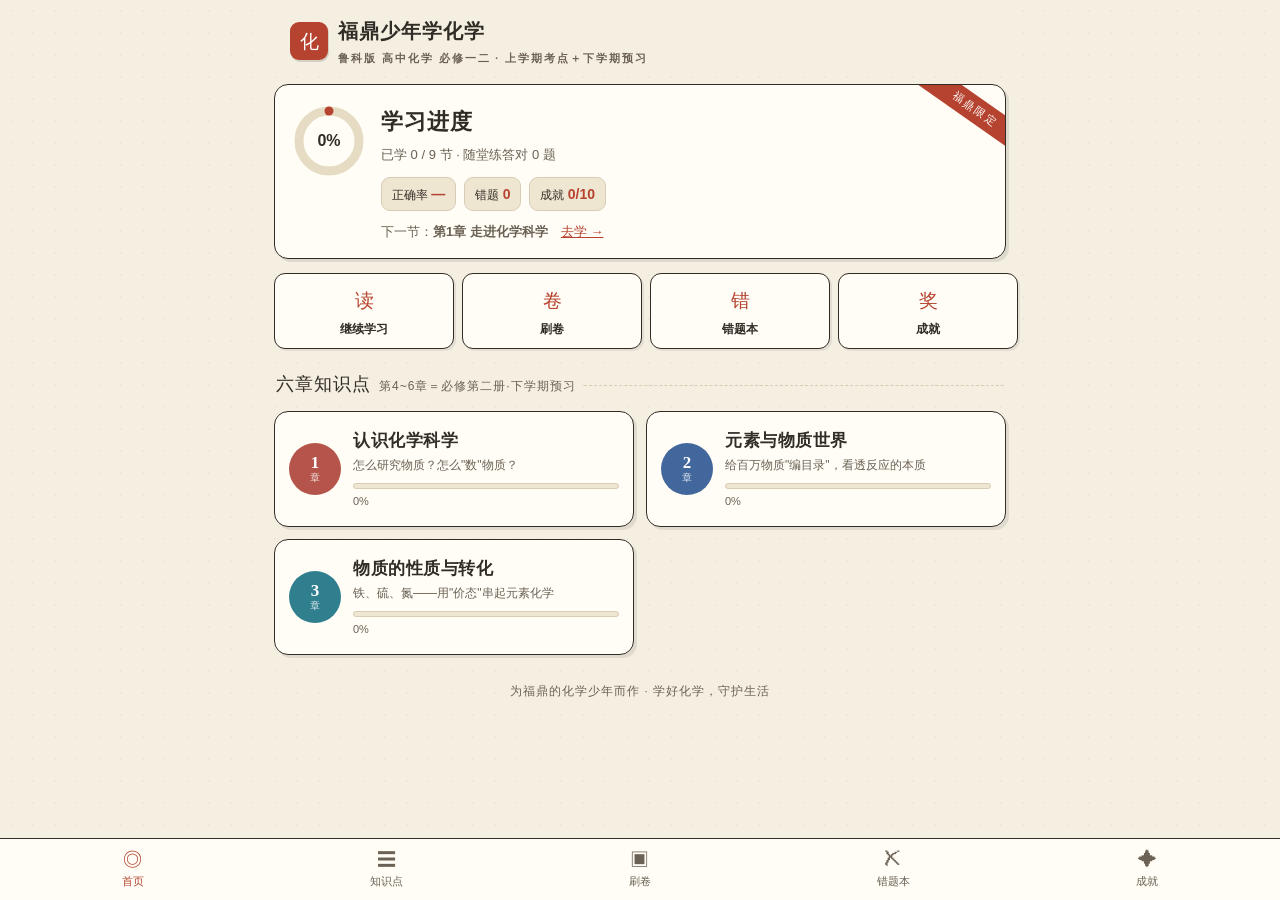
==== commit 519032a5: "补必修第二册3章预习区（原子结构周期律/化学键反应规律/有机化合物）+新增周期表/化学键图解+修正石灰水离子方程式配对错误" ====
--- a/手机单文件版.html
+++ b/手机单文件版.html
@@ -385,7 +385,7 @@
       colloid: '<b>胶体</b>：分散质粒子直径 1-100nm 的分散系。最稳的鉴别法是<b>丁达尔效应</b>。Fe(OH)₃ 胶体：向沸水滴加饱和 FeCl₃ 溶液，继续加热至红褐色——<b>不能久沸、不搅拌、不写"沉淀"符号</b>。',
       elec: '<b>电解质</b>：<b>在水溶液里或熔融状态下能导电的化合物</b>。酸、碱、盐、金属氧化物（如 CaO）、H₂O 都是。导电的必须是"化合物自身电离"。',
       nonelec: '<b>非电解质</b>：在水溶液和熔融状态下都不导电的化合物：CO₂、SO₂、NH₃、蔗糖、酒精。<b>单质（Cu、Cl₂）和混合物（盐酸）既不是电解质也不是非电解质</b>——这是每年必挖的坑。',
-      oxide: '<b>氧化物</b>：两种元素组成、其中一种是氧。酸性氧化物（CO₂、SO₂，多数非金属）、碱性氧化物（Na₂O、CaO，金属）、特殊：Na₂O₂ 是过氧化物，Al₂O₃ 两性（高中拓拓展）。'
+      oxide: '<b>氧化物</b>：两种元素组成、其中一种是氧。酸性氧化物（CO₂、SO₂，多数非金属）、碱性氧化物（Na₂O、CaO，金属）、特殊：Na₂O₂ 是过氧化物，Al₂O₃ 两性（高中拓展）。'
     };
     el.$('[data-cap]').forEach(function (nd) { nd.onclick = function () { setCap(el, caps[nd.getAttribute('data-cap')]); }; });
   } };
@@ -590,6 +590,78 @@
       '泥水浊液（下沉）': '<b>浊液</b>：分散质＞100nm，静置下沉或分层，不稳定，不能透过滤纸。'
     };
     el.$('[data-cap]').forEach(function (nd) { nd.onclick = function () { setCap(el, caps[nd.getAttribute('data-cap')]); }; });
+  } };
+
+  /* ========== 10. 前 20 号元素速览 ========== */
+  D['periodic-mini'] = { title: '前 20 号元素速览', w: 720, h: 400, build: function (el) {
+    var s = '<text x="24" y="34" class="lg" font-size="14">点一格看原子的小档案（核电荷数＝质子数＝原子序数）</text>';
+    var els = [
+      { z: 1, sym: 'H', name: '氢', outer: 1, kind: '非金属', col: 1, row: 1 },
+      { z: 2, sym: 'He', name: '氦', outer: 2, kind: '稀有气体', col: 8, row: 1 },
+      { z: 3, sym: 'Li', name: '锂', outer: 1, kind: '金属', col: 1, row: 2 },
+      { z: 4, sym: 'Be', name: '铍', outer: 2, kind: '金属', col: 2, row: 2 },
+      { z: 5, sym: 'B', name: '硼', outer: 3, kind: '非金属', col: 3, row: 2 },
+      { z: 6, sym: 'C', name: '碳', outer: 4, kind: '非金属', col: 4, row: 2 },
+      { z: 7, sym: 'N', name: '氮', outer: 5, kind: '非金属', col: 5, row: 2 },
+      { z: 8, sym: 'O', name: '氧', outer: 6, kind: '非金属', col: 6, row: 2 },
+      { z: 9, sym: 'F', name: '氟', outer: 7, kind: '非金属', col: 7, row: 2 },
+      { z: 10, sym: 'Ne', name: '氖', outer: 8, kind: '稀有气体', col: 8, row: 2 },
+      { z: 11, sym: 'Na', name: '钠', outer: 1, kind: '金属', col: 1, row: 3 },
+      { z: 12, sym: 'Mg', name: '镁', outer: 2, kind: '金属', col: 2, row: 3 },
+      { z: 13, sym: 'Al', name: '铝', outer: 3, kind: '金属', col: 3, row: 3 },
+      { z: 14, sym: 'Si', name: '硅', outer: 4, kind: '非金属', col: 4, row: 3 },
+      { z: 15, sym: 'P', name: '磷', outer: 5, kind: '非金属', col: 5, row: 3 },
+      { z: 16, sym: 'S', name: '硫', outer: 6, kind: '非金属', col: 6, row: 3 },
+      { z: 17, sym: 'Cl', name: '氯', outer: 7, kind: '非金属', col: 7, row: 3 },
+      { z: 18, sym: 'Ar', name: '氩', outer: 8, kind: '稀有气体', col: 8, row: 3 },
+      { z: 19, sym: 'K', name: '钾', outer: 1, kind: '金属', col: 1, row: 4 },
+      { z: 20, sym: 'Ca', name: '钙', outer: 2, kind: '金属', col: 2, row: 4 }
+    ];
+    var fillByKind = { '金属': '#fbeee9', '非金属': '#e8eef5', '稀有气体': '#eef3e4' };
+    els.forEach(function (e2) {
+      var x = 26 + (e2.col - 1) * 84, y = 54 + (e2.row - 1) * 86;
+      s += '<g class="tap" data-cap="' + e2.sym + '"><rect x="' + x + '" y="' + y + '" width="76" height="76" rx="10" fill="' + fillByKind[e2.kind] + '" stroke="' + INK + '" stroke-width="1.6"/>' +
+        '<text x="' + (x + 8) + '" y="' + (y + 20) + '" class="lg" font-size="12" fill="#6b6154">' + e2.z + '</text>' +
+        '<text x="' + (x + 38) + '" y="' + (y + 44) + '" text-anchor="middle" class="lg" font-size="21" font-weight="700">' + e2.sym + '</text>' +
+        '<text x="' + (x + 38) + '" y="' + (y + 66) + '" text-anchor="middle" class="lg" font-size="12">' + e2.name + ' · ' + e2.outer + '</text></g>';
+    });
+    s += '<text x="26" y="394" class="lg" font-size="13" fill="#6b6154">色块：粉=金属　蓝=非金属　绿=稀有气体　· 格内数字=最外层电子数</text>';
+    var svg = '<svg viewBox="0 0 720 400" xmlns="http://www.w3.org/2000/svg">' + s + '</svg>';
+    base(el, svg, [], '前 20 号元素是必修阶段的主角。规律预告（本章后面细讲）：同一行从左到右金属性减弱、非金属性增强；同一列化学性质相似（最外层电子数相同）。');
+    var caps = {};
+    els.forEach(function (e2) {
+      caps[e2.sym] = '<b>' + e2.name + '（' + e2.sym + '）</b>：核电荷数（质子数）' + e2.z + '，最外层 ' + e2.outer + ' 个电子，' + e2.kind +
+        (e2.kind === '金属' ? '。最外层电子少（≤3），容易<b>失去</b>电子——作还原剂' : e2.kind === '稀有气体' ? '。最外层已满（He 为 2、其余为 8），结构稳定，一般不反应' : e2.outer >= 4 && e2.outer <= 6 ? '。容易<b>共用</b>电子对形成共价键' : '。最外层电子多（≥7），容易<b>得到</b>电子——作氧化剂');
+    });
+    el.$('[data-cap]').forEach(function (n) { n.onclick = function () { setCap(el, caps[n.getAttribute('data-cap')]); }; });
+  } };
+
+  /* ========== 11. 化学键与电子式 ========== */
+  D['bond-types'] = { title: '化学键与电子式', w: 720, h: 400, build: function (el) {
+    var s = '<rect x="20" y="30" width="330" height="180" rx="13" fill="#fbeee9" stroke="#c9836f" stroke-width="1.6" class="tap" data-cap="ionic"/>' +
+      '<text x="185" y="60" text-anchor="middle" class="lg" font-size="16" font-weight="700" fill="#b5432f">离子键（阴、阳离子间）</text>' +
+      '<text x="185" y="100" text-anchor="middle" class="lg" font-size="16">Na × + ·Cl: → Na⁺[ :Cl: ]⁻</text>' +
+      '<text x="185" y="132" text-anchor="middle" class="lg" font-size="13.5" fill="#6d3a2c">活泼金属 + 活泼非金属（NaCl、CaO、NaOH）</text>' +
+      '<text x="185" y="160" text-anchor="middle" class="lg" font-size="13.5" fill="#6d3a2c">阴、阳离子间的静电作用</text>' +
+      '<text x="185" y="190" text-anchor="middle" class="lg" font-size="12.5" fill="#6d3a2c">电子式：阳离子写符号，阴离子加 [ ] 和电荷</text>' +
+      '<rect x="370" y="30" width="330" height="180" rx="13" fill="#e8eef5" stroke="#7a94b5" stroke-width="1.6" class="tap" data-cap="covalent"/>' +
+      '<text x="535" y="60" text-anchor="middle" class="lg" font-size="16" font-weight="700" fill="#41679c">共价键（共用电子对）</text>' +
+      '<text x="535" y="100" text-anchor="middle" class="lg" font-size="16">H × + ·Cl: → H ×Cl:</text>' +
+      '<text x="535" y="132" text-anchor="middle" class="lg" font-size="13.5" fill="#33505f">非金属原子之间（HCl、H₂O、CO₂、N₂）</text>' +
+      '<text x="535" y="160" text-anchor="middle" class="lg" font-size="13.5" fill="#33505f">N₂ 三对共用：:N⋮⋮N:　CO₂：:O::C::O:</text>' +
+      '<text x="535" y="190" text-anchor="middle" class="lg" font-size="12.5" fill="#33505f">共价化合物的电子式不加 [ ] 和电荷</text>';
+    s += '<text x="360" y="244" text-anchor="middle" class="lg" font-size="15" font-weight="700">离子化合物 vs 共价化合物（按"含什么键"分）</text>';
+    s += '<text x="360" y="276" text-anchor="middle" class="lg" font-size="13.5">含离子键＝离子化合物：活泼金属的盐/氧化物/碱、<b>铵盐（NH₄Cl 也是离子化合物！）</b></text>';
+    s += '<text x="360" y="304" text-anchor="middle" class="lg" font-size="13.5">只含共价键＝共价化合物：HCl、H₂O、CO₂、酒精等多数有机物</text>';
+    s += '<text x="360" y="332" text-anchor="middle" class="lg" font-size="13.5" fill="#b5432f">易错：全由非金属组成也可能是离子化合物（铵盐）；含金属离子的化合物里也可能有共价键（NaOH 中 O—H）</text>';
+    s += '<text x="360" y="366" text-anchor="middle" class="lg" font-size="13" fill="#6b6154">化合物类型由"化学键"决定，与"是否含金属元素"不能画等号</text>';
+    var svg = '<svg viewBox="0 0 720 400" xmlns="http://www.w3.org/2000/svg">' + s + '</svg>';
+    base(el, svg, [], '化学键分两大类：离子键（得失电子成离子）与共价键（共用电子对）。点两块色板看电子式写法与易错点。');
+    var caps = {
+      ionic: '<b>离子键</b>：阴、阳离子间的静电作用。形成于活泼金属（ⅠA、ⅡA）与活泼非金属之间。电子式写法：阳离子只写符号（Na⁺、Mg²⁺），阴离子加方括号与电荷（[ :Cl: ]⁻、[ :O:H ]⁻）。',
+      covalent: '<b>共价键</b>：原子间共用电子对。非金属原子之间。电子式不加括号不加电荷；注意 N₂（三对共用）、CO₂（两对双键）的写法。'
+    };
+    el.$('[data-cap]').forEach(function (n) { n.onclick = function () { setCap(el, caps[n.getAttribute('data-cap')]); }; });
   } };
 })();
 
@@ -1397,7 +1469,7 @@
         '（1）只有 NaCl 固体。盐酸是混合物、Cu 是单质，都不是电解质；NaOH 溶液也是混合物——是 NaOH（溶质）这个化合物才是电解质， （电解质的判定对象必须是化合物本身）',
         '（2）Na₂CO₃ = 2Na⁺ + CO₃²⁻',
         '（3）H⁺ + OH⁻ = H₂O',
-        '（4）2HCO₃⁻ + Ca²⁺ + 2OH⁻ = CaCO₃↓ + CO₃²⁻ + 2H₂O（石灰水足量，按 Ca(OH)₂ 比例电离出 Ca²⁺ 与 2OH⁻）',
+        '（4）HCO₃⁻ + Ca²⁺ + OH⁻ = CaCO₃↓ + H₂O（石灰水足量即 Ca(OH)₂ 过量；若石灰水少量则写 2HCO₃⁻ + Ca²⁺ + 2OH⁻ = CaCO₃↓ + CO₃²⁻ + 2H₂O）',
         '（5）正确。向 Na₂CO₃ 溶液中滴加少量盐酸，先生成 HCO₃⁻（可溶可拆的 Na₂CO₃ 拆成离子，产物 HCO₃⁻ 保留化学式），原子与电荷均守恒。'
       ]},
       { no: 27, score: 10, stem: '漂白粉是常用的消毒剂。回答下列问题。', qs: [
@@ -1608,7 +1680,7 @@
     var next = allSections.filter(function (s) { return !P.done[s]; })[0];
     var nextSec = SEC[next];
     var nextCh = nextSec ? CH[nextSec.ch] : null;
-    var html = topbar('福鼎少年学化学', '鲁科版 高中化学 必修第一册 · 三章考点全掌握');
+    var html = topbar('福鼎少年学化学', '鲁科版 高中化学 必修一二 · 上学期考点＋下学期预习');
     html += '<div class="hero"><div class="h-row"><div class="ring">' + ring(pct, 'var(--red)') + '</div><div style="flex:1;min-width:0">' +
       '<h2>学习进度</h2><p class="sub">已学 ' + learned + ' / ' + allSections.length + ' 节 · 随堂练答对 ' + right + ' 题</p>' +
       '<div class="stats"><span class="st">正确率 <b>' + (acc === null ? '—' : acc + '%') + '</b></span>' +
@@ -1620,12 +1692,12 @@
       '<a href="#/exams"><i>卷</i><b>刷卷</b></a>' +
       '<a href="#/wrong"><i>错</i><b>错题本</b></a>' +
       '<a href="#/badges"><i>奖</i><b>成就</b></a></div>';
-    html += '<div class="sec-title">三章知识点 <small>点章进入</small></div><div class="ch-grid">';
+    html += '<div class="sec-title">六章知识点 <small>第4~6章＝必修第二册·下学期预习</small></div><div class="ch-grid">';
     DB.chapters.forEach(function (c) {
       var d = c.sections.filter(function (s) { return P.done[s.id]; }).length;
       var p = Math.round(d / c.sections.length * 100);
       html += '<a class="chcard" href="#/ch/' + c.id + '"><div class="no" style="background:' + c.color + '"><b>' + c.no.replace('第', '').replace('章', '') + '</b><span>章</span></div>' +
-        '<div class="info"><h3>' + c.title + '</h3><p>' + c.tagline + '</p>' +
+        '<div class="info"><h3>' + (c.phase === '二' ? '<span class="note-tag">下学期预习</span> ' : '') + c.title + '</h3><p>' + c.tagline + '</p>' +
         '<div class="bar"><i style="width:' + p + '%;background:' + c.color + '"></i></div><div class="pct">' + p + '%</div></div></a>';
     });
     html += '</div>';
@@ -1637,7 +1709,7 @@
   function vChapters() {
     var html = topbar('知识点', '六章 · ' + allSections.length + '节', '#/');
     DB.chapters.forEach(function (c) {
-      html += '<div class="sec-title" style="color:' + c.color + '">' + c.no + ' ' + c.title + '</div>';
+      html += '<div class="sec-title" style="color:' + c.color + '">' + c.no + ' ' + c.title + (c.phase === '二' ? '（下学期预习）' : '') + '</div>';
       c.sections.forEach(function (s) {
         var qn = s.quiz.length, qr = 0;
         s.quiz.forEach(function (qid) { if (P.q[qid] && P.q[qid].last === 'r') qr++; });
